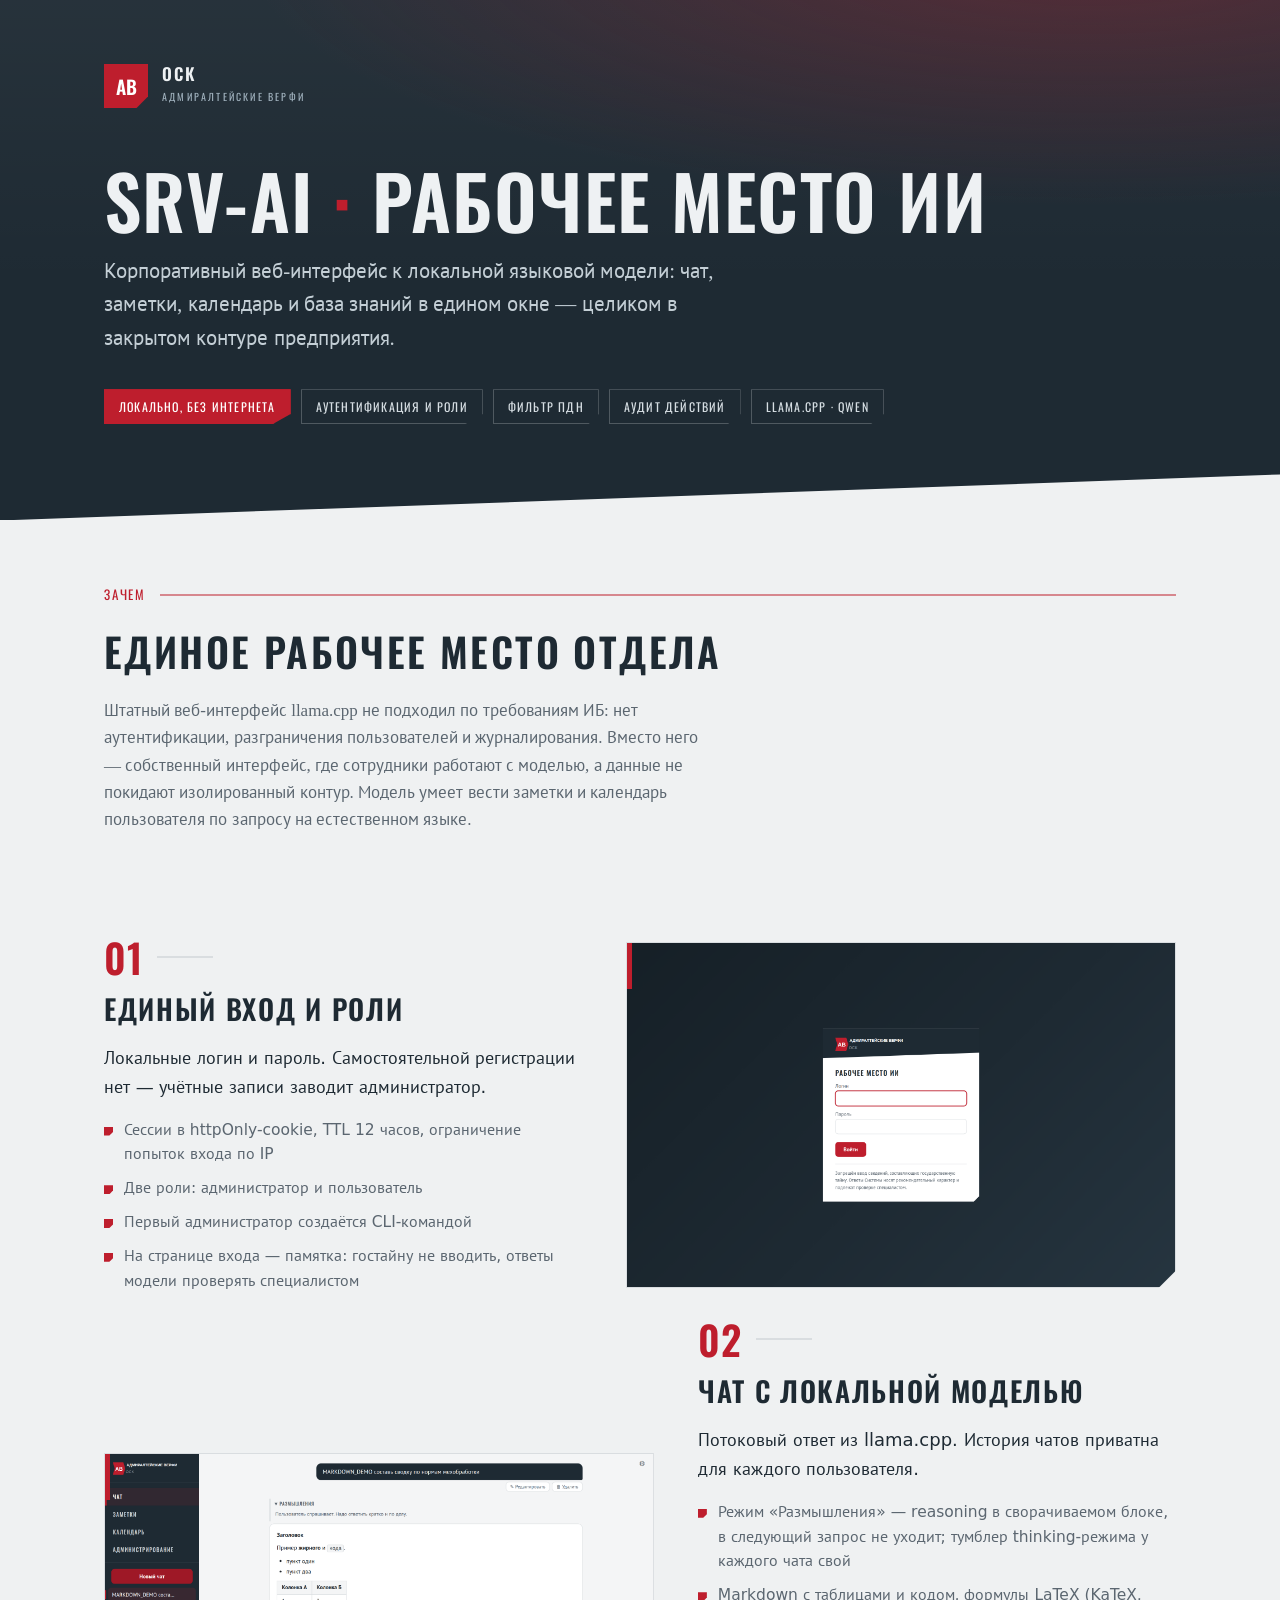
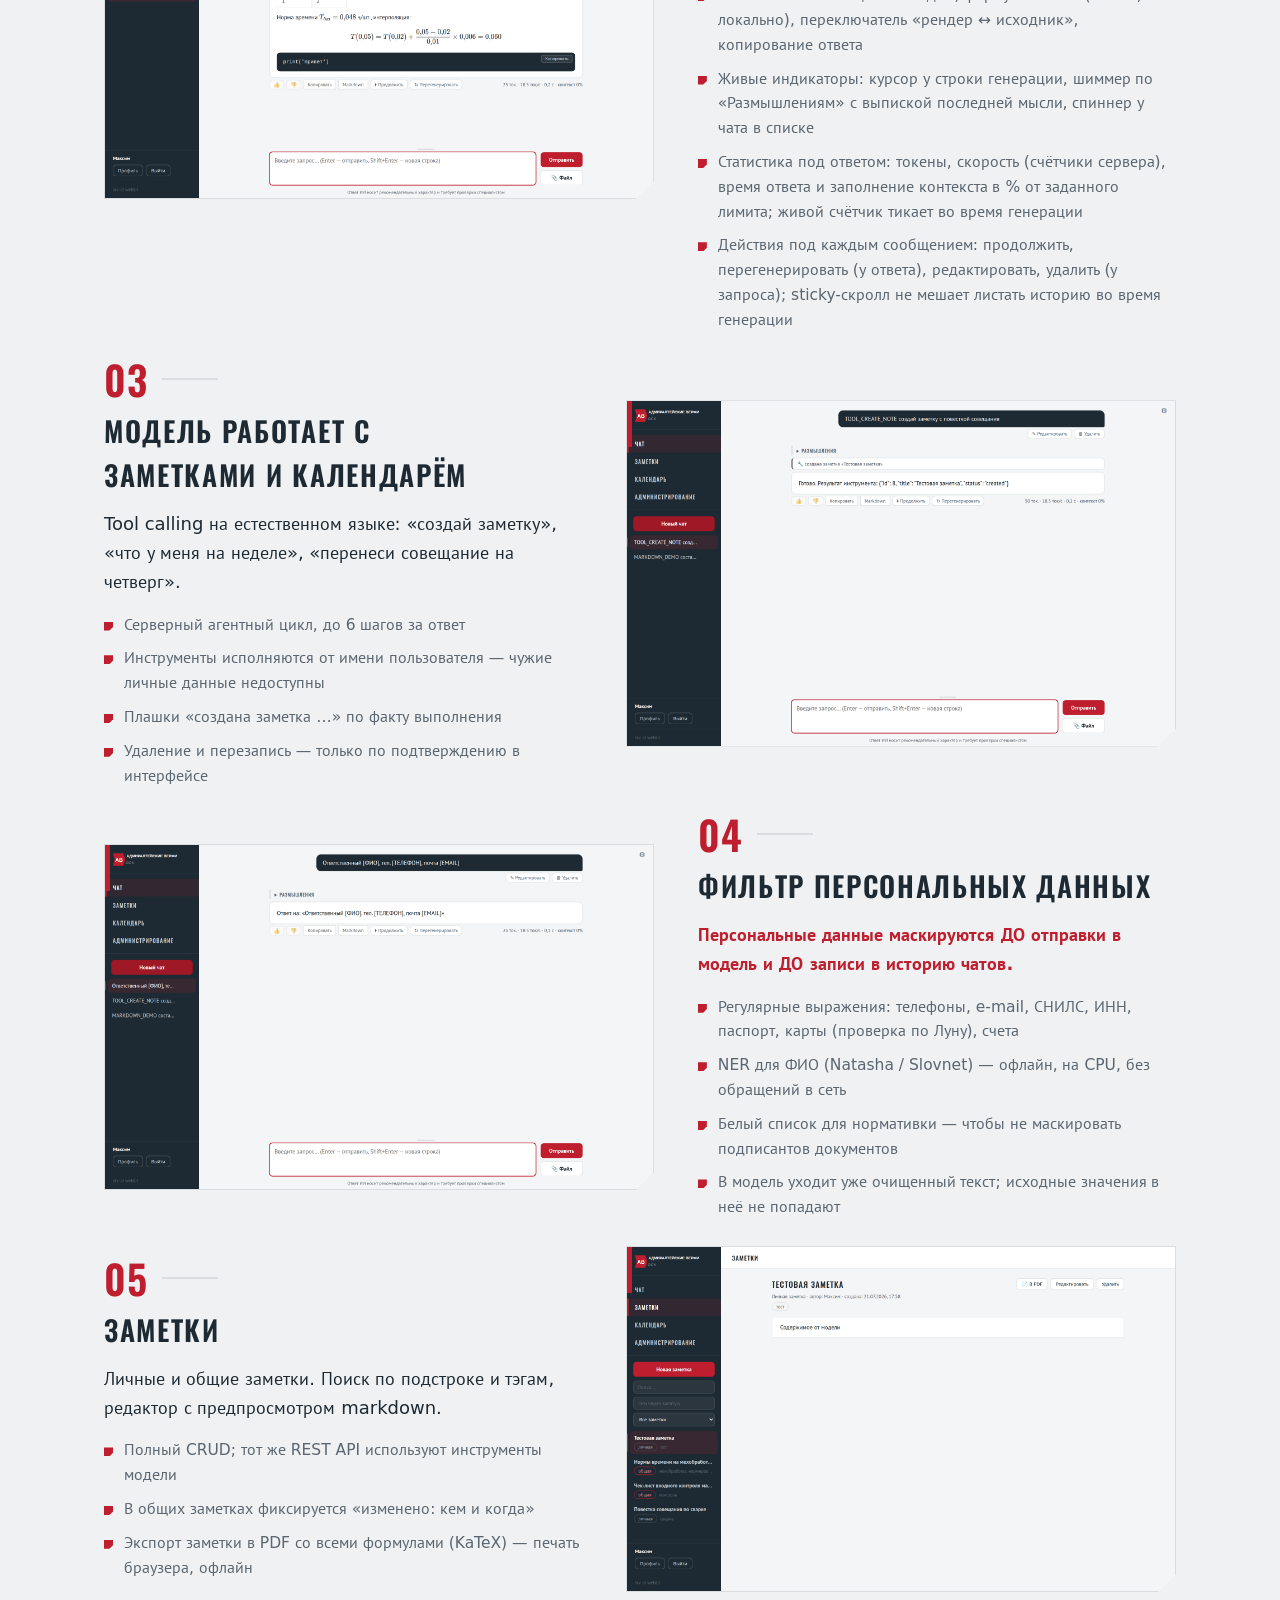
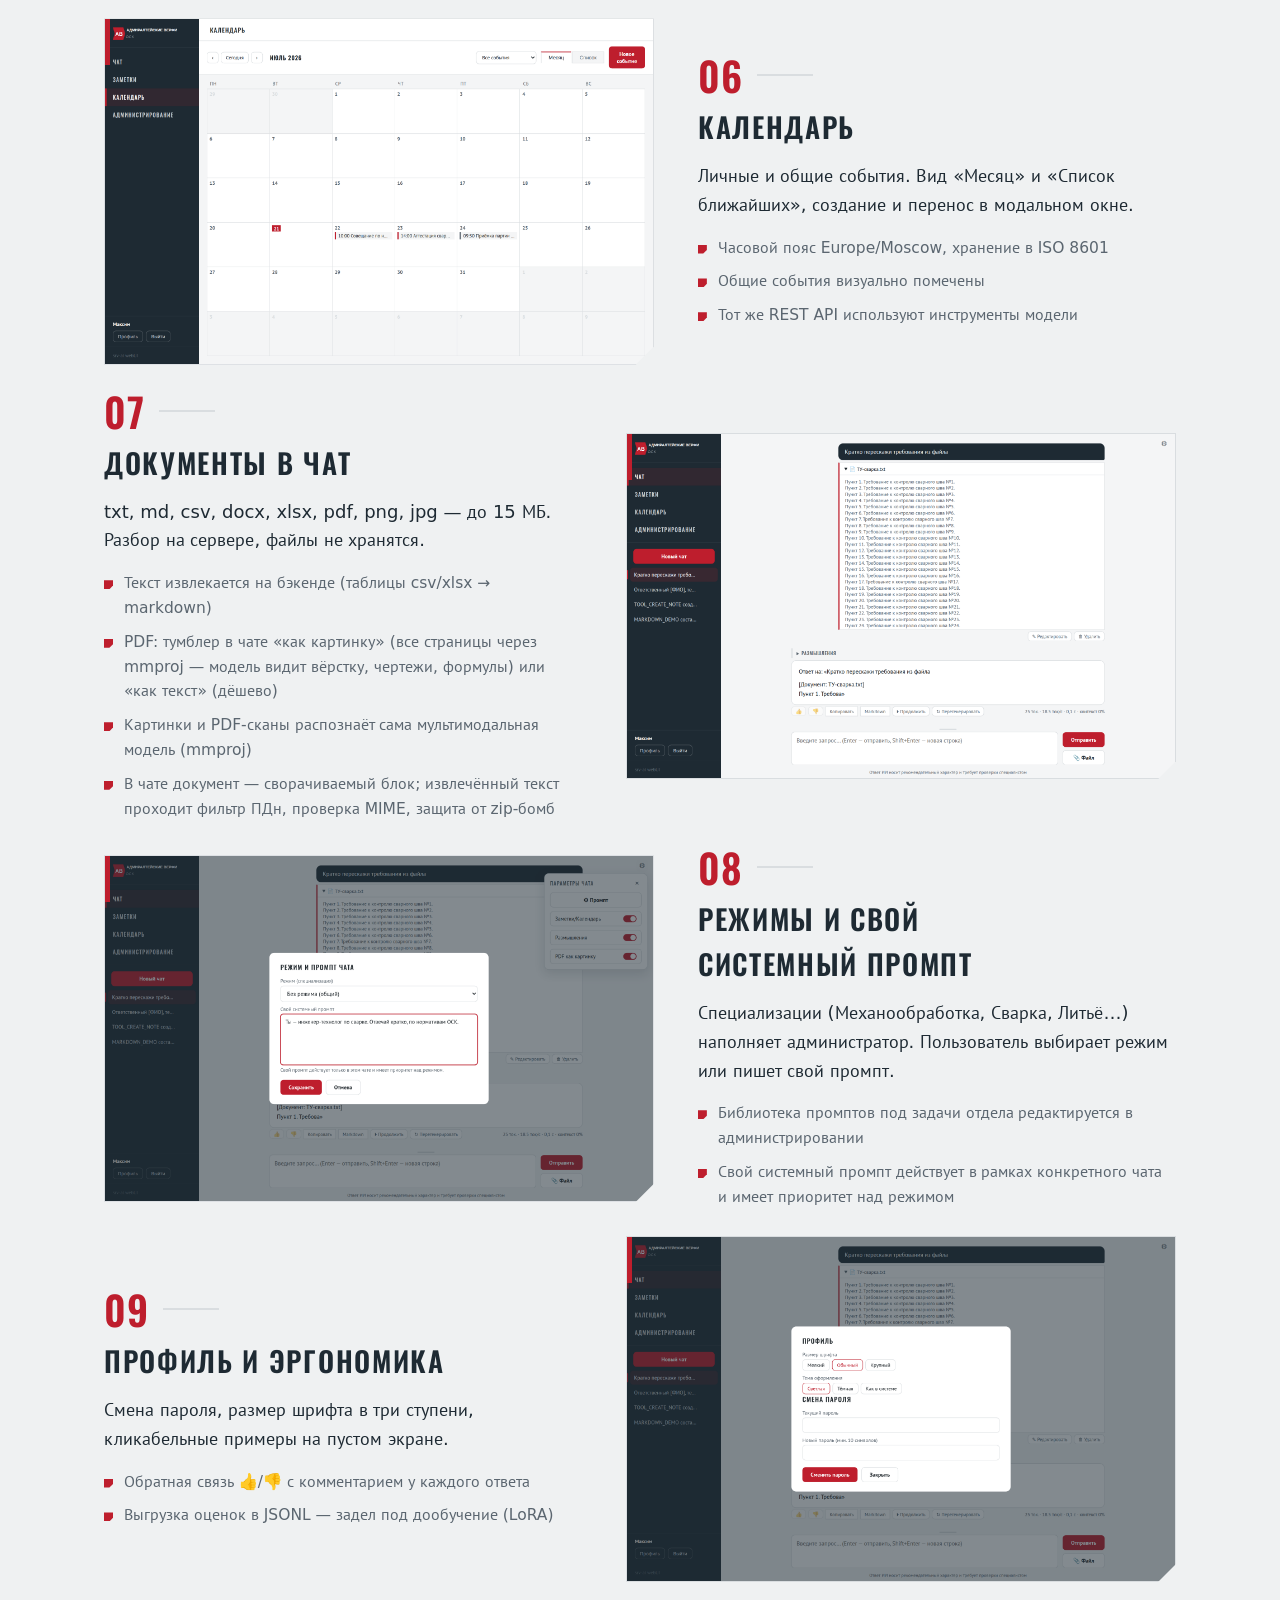
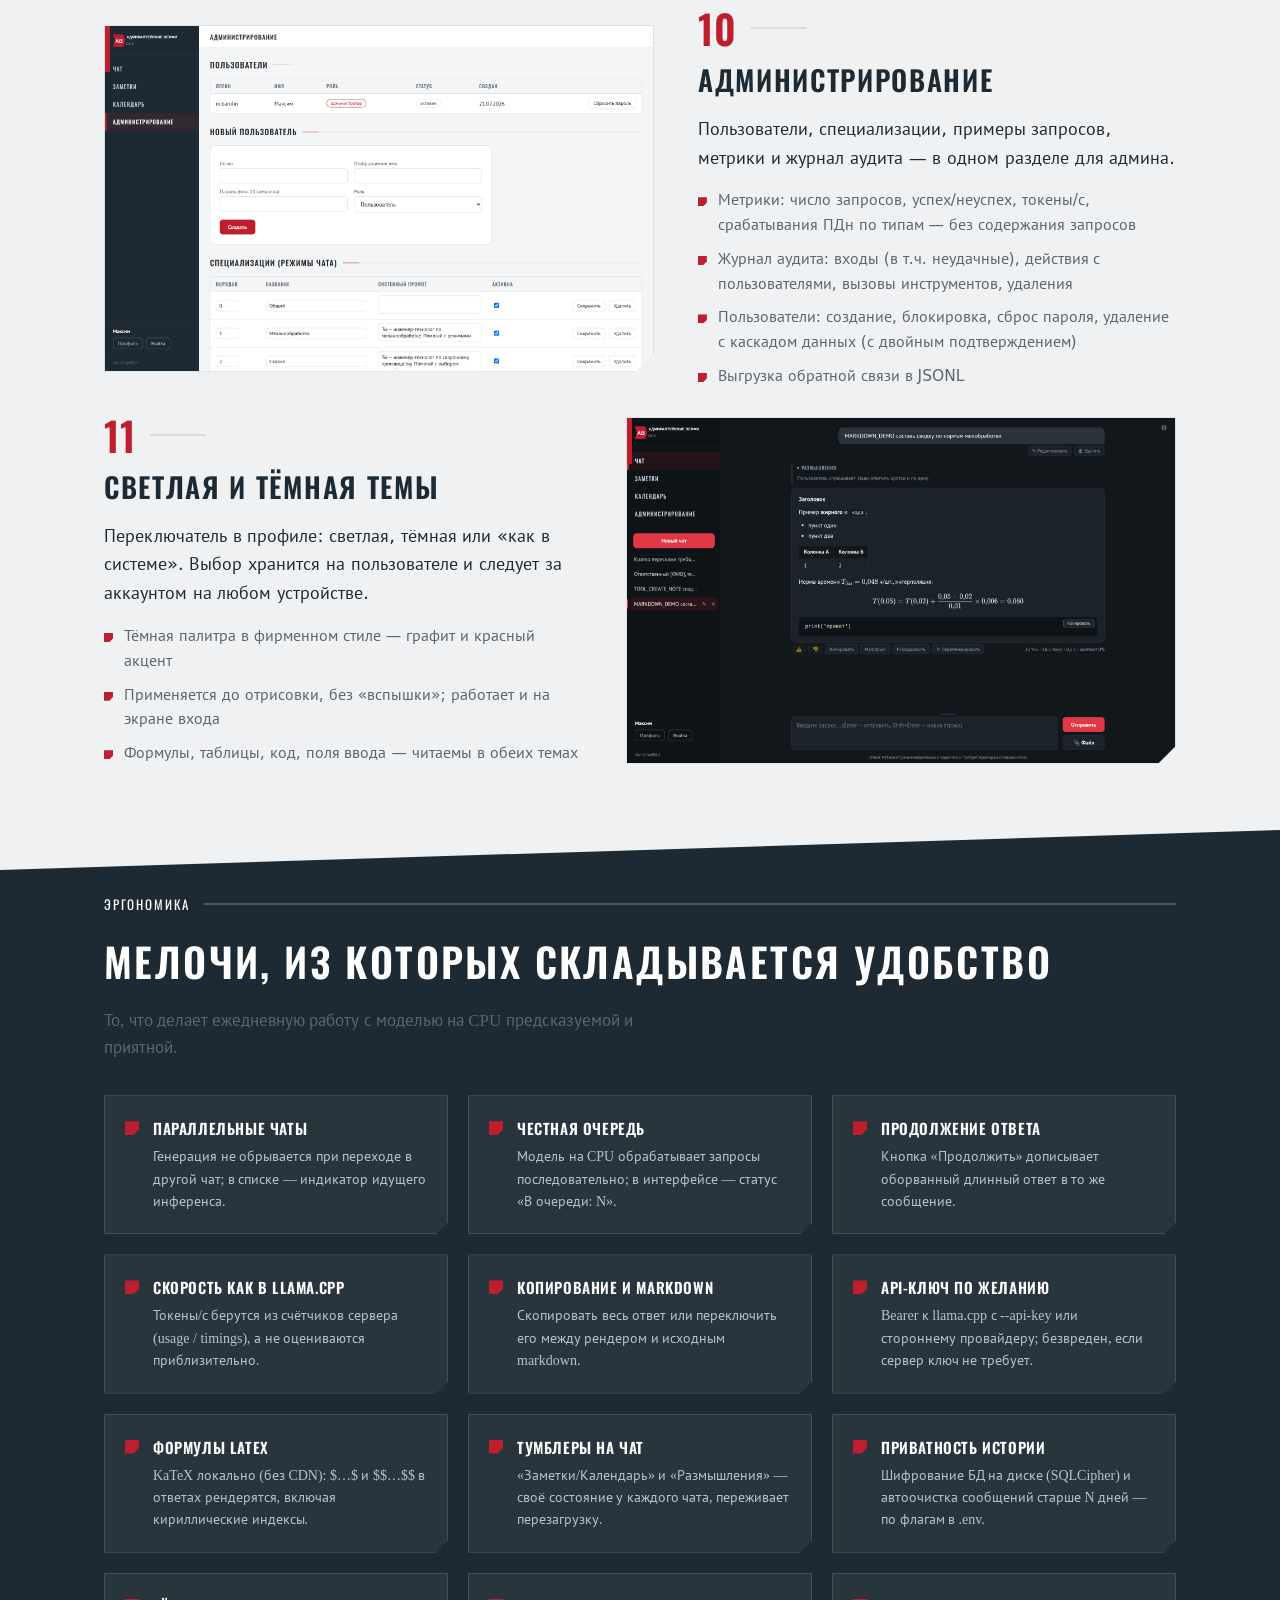
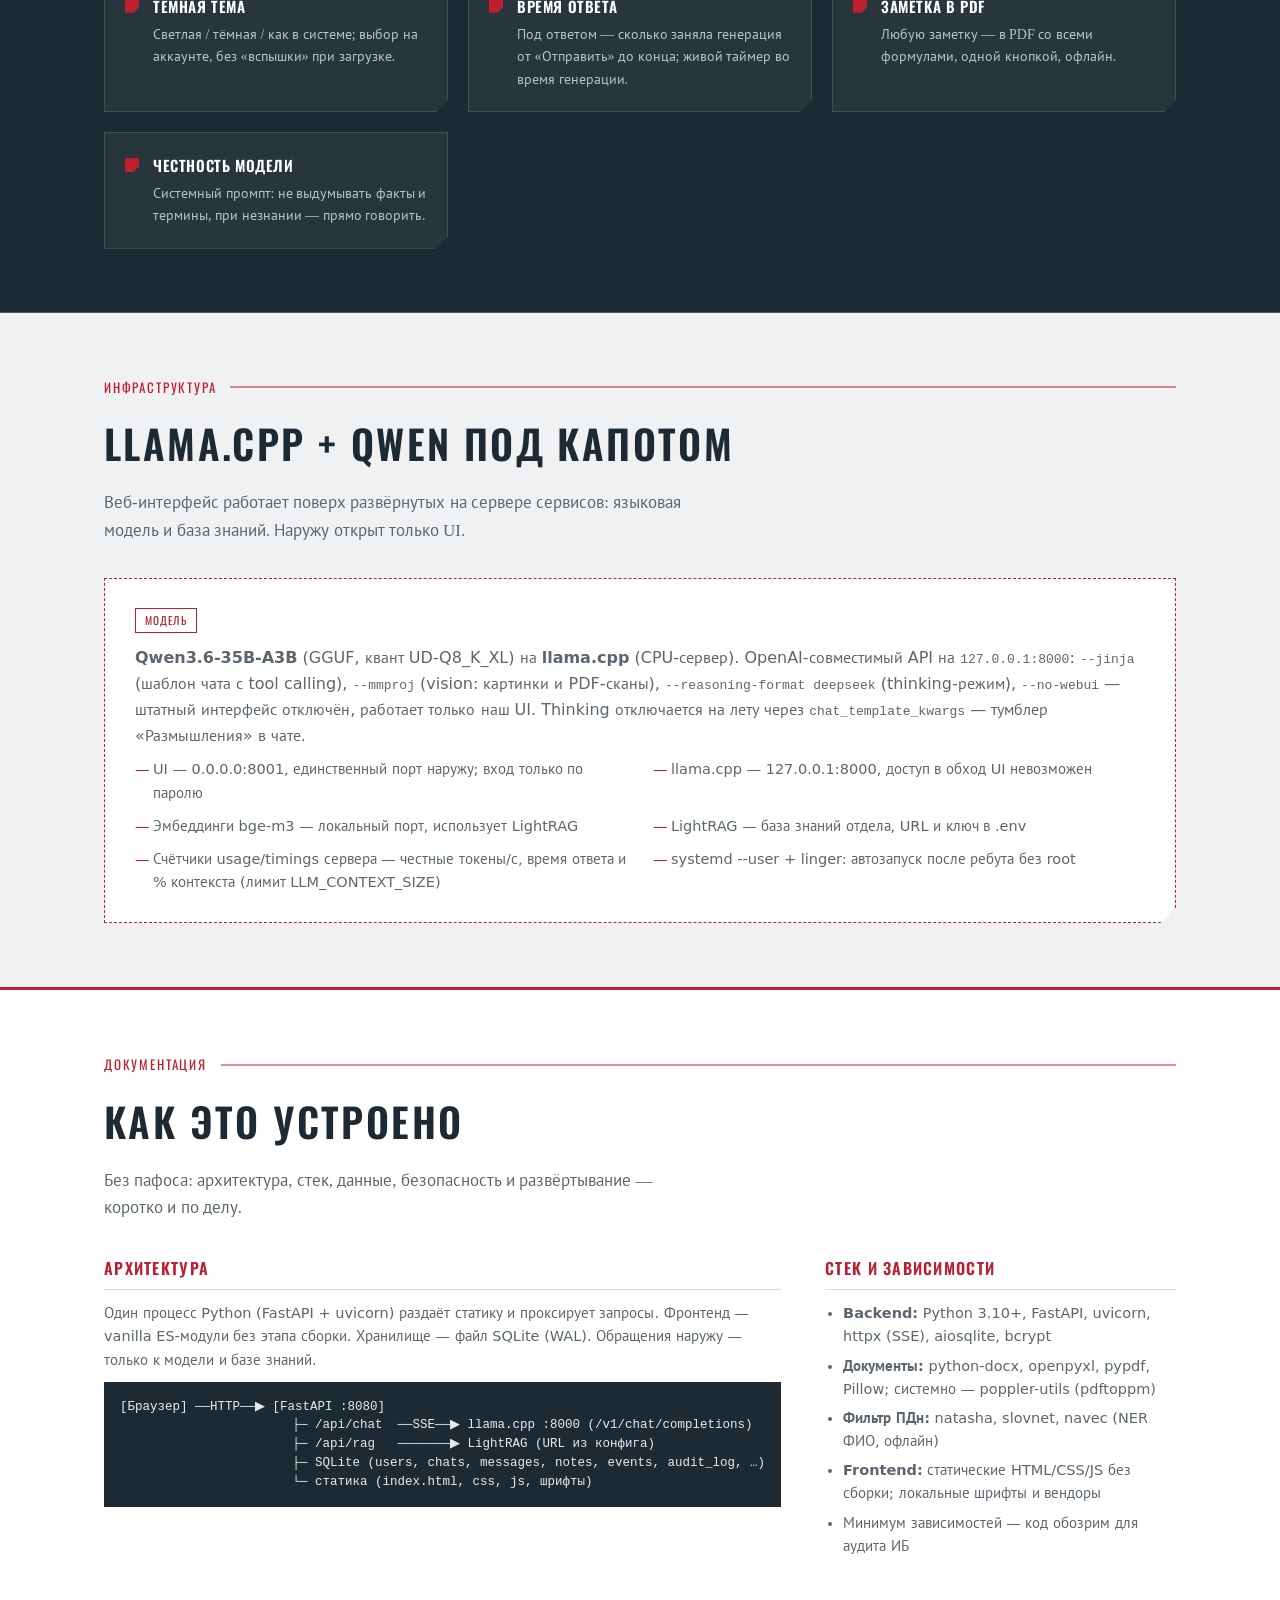
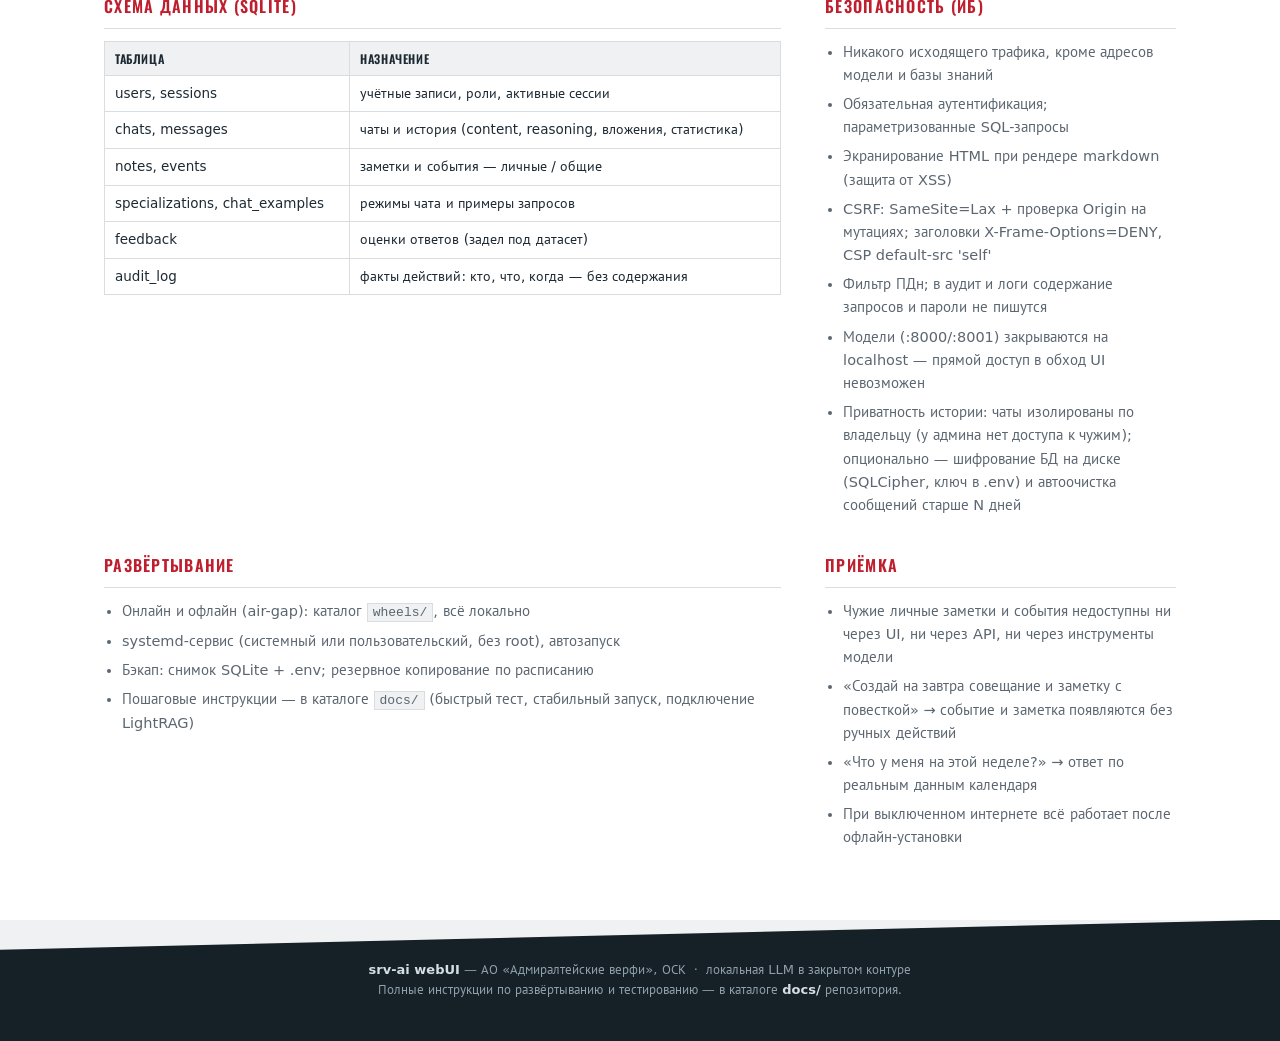
==== docs/presentation.html @ 274d190c "docs: итоговая презентация продукта (HTML + PDF) Обзор всех возможностей рабочего места ИИ со скринш" ====
<!DOCTYPE html>
<html lang="ru">
<head>
<meta charset="utf-8">
<meta name="viewport" content="width=device-width, initial-scale=1">
<title>srv-ai · Рабочее место ИИ — презентация</title>
</head>
<body>
<style>
@font-face{font-family:"Oswald";src:url([data-uri]) format("woff2");font-weight:400 600;font-display:swap;unicode-range:U+0400-04FF,U+0300-036F}
@font-face{font-family:"Oswald";src:url([data-uri]) format("woff2");font-weight:400 600;font-display:swap}
@font-face{font-family:"PT Sans";src:url([data-uri]) format("woff2");font-weight:400;font-display:swap;unicode-range:U+0400-04FF,U+0300-036F}
@font-face{font-family:"PT Sans";src:url([data-uri]) format("woff2");font-weight:700;font-display:swap;unicode-range:U+0400-04FF,U+0300-036F}

:root{
  --accent:#BE1E2D; --accent-deep:#9E1826;
  --sea:#1E2A33; --sea-2:#162027;
  --ink:#1E2A33; --ink-soft:#5B6670;
  --bg:#EFF1F2; --surface:#FFFFFF; --line:#D9DDE0;
  --code-bg:#1E2A33; --code-ink:#E7EBEE;
}
@media (prefers-color-scheme:dark){:root{
  --accent:#E5384A; --accent-deep:#BE1E2D;
  --ink:#E7ECEF; --ink-soft:#93A0AB;
  --bg:#0E1419; --surface:#18222A; --line:#2A3742;
  --code-bg:#0A0F13; --code-ink:#DCE3E8;
}}
:root[data-theme="light"]{--accent:#BE1E2D;--accent-deep:#9E1826;--ink:#1E2A33;--ink-soft:#5B6670;--bg:#EFF1F2;--surface:#FFFFFF;--line:#D9DDE0;--code-bg:#1E2A33;--code-ink:#E7EBEE;}
:root[data-theme="dark"]{--accent:#E5384A;--accent-deep:#BE1E2D;--ink:#E7ECEF;--ink-soft:#93A0AB;--bg:#0E1419;--surface:#18222A;--line:#2A3742;--code-bg:#0A0F13;--code-ink:#DCE3E8;}

*{box-sizing:border-box}
body{margin:0;background:var(--bg);color:var(--ink);font-family:"PT Sans","Segoe UI",system-ui,sans-serif;line-height:1.6;-webkit-font-smoothing:antialiased}
h1,h2,h3,h4,.display,.eyebrow{font-family:"Oswald","PT Sans Narrow",sans-serif;text-transform:uppercase;letter-spacing:.06em;font-weight:600;text-wrap:balance}
img{max-width:100%;display:block}
.wrap{max-width:1120px;margin:0 auto;padding:0 24px}

/* HERO */
.hero{background:var(--sea);color:#EEF1F3;position:relative;overflow:hidden;
  clip-path:polygon(0 0,100% 0,100% calc(100% - 46px),0 100%)}
.hero::before{content:"";position:absolute;inset:0;background:
  radial-gradient(120% 90% at 85% -10%,rgba(190,30,45,.32),transparent 55%),
  linear-gradient(180deg,rgba(255,255,255,.04),transparent 55%)}
.hero-inner{position:relative;max-width:1120px;margin:0 auto;padding:64px 24px 96px}
.brand{display:flex;align-items:center;gap:14px;margin-bottom:56px}
.brand .mark{width:44px;height:44px;background:var(--accent);display:grid;place-items:center;
  font-family:"Oswald";font-weight:600;font-size:19px;color:#fff;
  clip-path:polygon(0 0,100% 0,100% 74%,74% 100%,0 100%)}
.brand .bt{font-family:"Oswald";text-transform:uppercase}
.brand .bt b{font-size:17px;letter-spacing:.12em;display:block;line-height:1}
.brand .bt span{font-size:10px;letter-spacing:.22em;color:#9FB0BC}
.hero h1{font-size:clamp(38px,7vw,74px);line-height:.98;margin:0 0 18px;letter-spacing:.02em}
.hero h1 .em{color:var(--accent)}
.hero .sub{font-family:"PT Sans";text-transform:none;letter-spacing:0;font-size:clamp(16px,2.1vw,21px);
  color:#C4CFD6;max-width:60ch;margin:0}
.chips{display:flex;flex-wrap:wrap;gap:10px;margin-top:34px}
.chip{font-family:"Oswald";text-transform:uppercase;letter-spacing:.1em;font-size:12px;
  padding:7px 14px;border:1px solid rgba(255,255,255,.22);color:#D6DEE3;
  clip-path:polygon(0 0,100% 0,100% 70%,90% 100%,0 100%)}
.chip.red{background:var(--accent);border-color:var(--accent);color:#fff}

/* SECTION SHELL */
.band{padding:64px 0}
.sec-head{max-width:1120px;margin:0 auto;padding:0 24px}
.sec-head .kick{display:flex;align-items:center;gap:14px;color:var(--accent);
  font-family:"Oswald";text-transform:uppercase;letter-spacing:.14em;font-size:13px}
.sec-head .kick::after{content:"";height:2px;flex:1;background:var(--accent);opacity:.5}
.sec-head h2{font-size:clamp(26px,4vw,40px);margin:14px 0 0}
.sec-head p.intro{font-family:"PT Sans";text-transform:none;letter-spacing:0;color:var(--ink-soft);
  max-width:70ch;margin:14px 0 0;font-size:17px}

/* FEATURES */
.features{display:flex;flex-direction:column;gap:26px;margin-top:40px}
.feature{max-width:1120px;margin:0 auto;padding:0 24px;width:100%;
  display:grid;grid-template-columns:1fr 1.15fr;gap:44px;align-items:center}
.feature.img-left{grid-template-columns:1.15fr 1fr}
.feature.img-left .feature-text{order:2}
.feature.img-left .shot{order:1}
.eyebrow{display:flex;align-items:center;gap:14px;margin-bottom:10px}
.eyebrow .num{font-family:"Oswald";font-size:40px;line-height:1;color:var(--accent);font-weight:600}
.eyebrow .rule{height:2px;width:56px;background:var(--line)}
.feature h3{font-size:clamp(21px,2.6vw,28px);margin:0 0 12px;color:var(--ink)}
.feature .lead{font-size:18px;margin:0 0 16px;color:var(--ink)}
.points{list-style:none;margin:0;padding:0;display:flex;flex-direction:column;gap:9px}
.points li{position:relative;padding-left:20px;color:var(--ink-soft);font-size:15.5px}
.points li::before{content:"";position:absolute;left:0;top:9px;width:9px;height:9px;
  background:var(--accent);clip-path:polygon(0 0,100% 0,100% 60%,60% 100%,0 100%)}
.feature.is-accent .lead{color:var(--accent);font-weight:700}

.shot{margin:0;position:relative;border:1px solid var(--line);background:var(--surface);
  clip-path:polygon(0 0,100% 0,100% calc(100% - 18px),calc(100% - 18px) 100%,0 100%)}
.shot::before{content:"";position:absolute;left:0;top:0;width:5px;height:46px;background:var(--accent)}
.shot img{width:100%}

/* PERKS */
.perks-band{background:var(--sea);color:#E7ECEF;
  clip-path:polygon(0 40px,100% 0,100% 100%,0 100%)}
.perks-band .kick{color:#fff}
.perks-band .kick::after{background:rgba(255,255,255,.4)}
.perks-band h2{color:#fff}
.perks-band .intro{color:#B7C3CB}
.perks{max-width:1120px;margin:34px auto 0;padding:0 24px;
  display:grid;grid-template-columns:repeat(3,1fr);gap:20px}
.perk{display:flex;gap:14px;background:rgba(255,255,255,.05);border:1px solid rgba(255,255,255,.12);
  padding:20px;clip-path:polygon(0 0,100% 0,100% calc(100% - 12px),calc(100% - 12px) 100%,0 100%)}
.perk-mark{flex:none;width:14px;height:14px;background:var(--accent);margin-top:5px;
  clip-path:polygon(0 0,100% 0,100% 60%,60% 100%,0 100%)}
.perk h4{margin:0 0 6px;font-size:15px;color:#fff;letter-spacing:.04em}
.perk p{margin:0;font-family:"PT Sans";text-transform:none;letter-spacing:0;color:#B7C3CB;font-size:14px}

/* INFRA placeholder */
.infra{max-width:1120px;margin:34px auto 0;padding:0 24px}
.infra-card{border:1px dashed var(--accent);background:var(--surface);padding:28px 30px;
  clip-path:polygon(0 0,100% 0,100% calc(100% - 16px),calc(100% - 16px) 100%,0 100%)}
.infra-card p{margin:0 0 10px;color:var(--ink-soft)}
.infra-card .tag{display:inline-block;font-family:"Oswald";text-transform:uppercase;letter-spacing:.1em;
  font-size:11px;color:var(--accent);border:1px solid var(--accent);padding:3px 9px;margin-bottom:12px}
.infra-grid{display:grid;grid-template-columns:repeat(2,1fr);gap:10px 26px;margin-top:8px}
.infra-grid div{color:var(--ink-soft);font-size:14.5px;padding-left:18px;position:relative}
.infra-grid div::before{content:"—";position:absolute;left:0;color:var(--accent)}

/* DOC SHEET */
.doc{background:var(--surface);border-top:3px solid var(--accent);padding:64px 0}
.doc-grid{max-width:1120px;margin:34px auto 0;padding:0 24px;
  display:grid;grid-template-columns:repeat(2,1fr);gap:30px 44px}
.doc-block h4{font-size:16px;color:var(--accent);letter-spacing:.08em;margin:0 0 12px;
  padding-bottom:8px;border-bottom:1px solid var(--line)}
.doc-block p{margin:0 0 10px;font-size:14.5px;color:var(--ink-soft)}
.doc-block ul{margin:0;padding-left:18px;color:var(--ink-soft);font-size:14.5px}
.doc-block li{margin-bottom:6px}
.doc-block code{background:var(--bg);padding:1px 5px;font-size:13px;border:1px solid var(--line)}
pre.wire{background:var(--code-bg);color:var(--code-ink);padding:16px;overflow-x:auto;
  font-size:12.5px;line-height:1.5;font-family:Consolas,"Courier New",monospace;margin:0;text-transform:none;letter-spacing:0}
.tw{overflow-x:auto}
.doc-block table{border-collapse:collapse;width:100%;font-size:13.5px}
.doc-block th,.doc-block td{border:1px solid var(--line);padding:7px 10px;text-align:left;vertical-align:top}
.doc-block th{background:var(--bg);font-family:"Oswald";text-transform:uppercase;letter-spacing:.05em;font-size:12px}

/* FOOTER */
footer{background:var(--sea-2);color:#8FA0AB;text-align:center;padding:40px 24px;font-size:13px;
  clip-path:polygon(0 30px,100% 0,100% 100%,0 100%)}
footer b{color:#D6DEE3}

@media (max-width:820px){
  .feature,.feature.img-left{grid-template-columns:1fr}
  .feature.img-left .feature-text,.feature.img-left .shot{order:0}
  .perks{grid-template-columns:1fr 1fr}
  .doc-grid{grid-template-columns:1fr}
  .infra-grid{grid-template-columns:1fr}
}
@media (max-width:560px){.perks{grid-template-columns:1fr}}
@media (prefers-reduced-motion:no-preference){.shot img{transition:none}}

/* Печать / экспорт в PDF: не рвать блоки между страницами, убрать диагональные
   срезы у крупных полос (иначе клип попадает на разрыв страницы) */
@media print{
  html,body{background:#fff}
  .hero,.perks-band,footer{clip-path:none}
  .feature,.perk,.doc-block,.infra-card,.shot{break-inside:avoid;page-break-inside:avoid}
  .band{padding:34px 0}
}
</style>

<div class="hero">
  <div class="hero-inner">
    <div class="brand"><span class="mark">АВ</span><span class="bt"><b>ОСК</b><span>Адмиралтейские верфи</span></span></div>
    <h1>srv-ai <span class="em">·</span> рабочее место ИИ</h1>
    <p class="sub">Корпоративный веб-интерфейс к локальной языковой модели: чат, заметки, календарь и база знаний в едином окне — целиком в закрытом контуре предприятия.</p>
    <div class="chips">
      <span class="chip red">Локально, без интернета</span>
      <span class="chip">Аутентификация и роли</span>
      <span class="chip">Фильтр ПДн</span>
      <span class="chip">Аудит действий</span>
      <span class="chip">llama.cpp · Qwen</span>
    </div>
  </div>
</div>

<div class="band">
  <div class="sec-head">
    <div class="kick">Зачем</div>
    <h2>Единое рабочее место отдела</h2>
    <p class="intro">Штатный веб-интерфейс llama.cpp не подходил по требованиям ИБ: нет аутентификации, разграничения пользователей и журналирования. Вместо него — собственный интерфейс, где сотрудники работают с моделью, а данные не покидают изолированный контур. Модель умеет вести заметки и календарь пользователя по запросу на естественном языке.</p>
  </div>
</div>

<div class="band" style="padding-top:0">
  <div class="features">
  <section class="feature  ">
    <div class="feature-text">
      <div class="eyebrow"><span class="num">01</span><span class="rule"></span></div>
      <h3>Единый вход и роли</h3>
      <p class="lead">Локальные логин и пароль. Самостоятельной регистрации нет — учётные записи заводит администратор.</p>
      <ul class="points"><li>Сессии в httpOnly-cookie, TTL 12 часов, ограничение попыток входа по IP</li><li>Две роли: администратор и пользователь</li><li>Первый администратор создаётся CLI-командой</li><li>На странице входа — памятка: гостайну не вводить, ответы модели проверять специалистом</li></ul>
    </div>
    <figure class="shot"><img src="[data-uri]" alt="Единый вход и роли" loading="lazy"></figure>
  </section>
  <section class="feature img-left ">
    <div class="feature-text">
      <div class="eyebrow"><span class="num">02</span><span class="rule"></span></div>
      <h3>Чат с локальной моделью</h3>
      <p class="lead">Потоковый ответ из llama.cpp. История чатов приватна для каждого пользователя.</p>
      <ul class="points"><li>Режим «Размышления» — reasoning в сворачиваемом блоке, в следующий запрос не уходит; тумблер thinking-режима у каждого чата свой</li><li>Markdown с таблицами и кодом, формулы LaTeX (KaTeX, локально), переключатель «рендер ↔ исходник», копирование ответа</li><li>Живые индикаторы: курсор у строки генерации, шиммер по «Размышлениям» с выпиской последней мысли, спиннер у чата в списке</li><li>Статистика под ответом: токены, скорость (счётчики сервера), время ответа и заполнение контекста в % от заданного лимита; живой счётчик тикает во время генерации</li><li>Действия под каждым сообщением: продолжить, перегенерировать (у ответа), редактировать, удалить (у запроса); sticky-скролл не мешает листать историю во время генерации</li></ul>
    </div>
    <figure class="shot"><img src="[data-uri]" alt="Чат с локальной моделью" loading="lazy"></figure>
  </section>
  <section class="feature  ">
    <div class="feature-text">
      <div class="eyebrow"><span class="num">03</span><span class="rule"></span></div>
      <h3>Модель работает с заметками и календарём</h3>
      <p class="lead">Tool calling на естественном языке: «создай заметку», «что у меня на неделе», «перенеси совещание на четверг».</p>
      <ul class="points"><li>Серверный агентный цикл, до 6 шагов за ответ</li><li>Инструменты исполняются от имени пользователя — чужие личные данные недоступны</li><li>Плашки «создана заметка …» по факту выполнения</li><li>Удаление и перезапись — только по подтверждению в интерфейсе</li></ul>
    </div>
    <figure class="shot"><img src="[data-uri]" alt="Модель работает с заметками и календарём" loading="lazy"></figure>
  </section>
  <section class="feature img-left is-accent">
    <div class="feature-text">
      <div class="eyebrow"><span class="num">04</span><span class="rule"></span></div>
      <h3>Фильтр персональных данных</h3>
      <p class="lead">Персональные данные маскируются ДО отправки в модель и ДО записи в историю чатов.</p>
      <ul class="points"><li>Регулярные выражения: телефоны, e-mail, СНИЛС, ИНН, паспорт, карты (проверка по Луну), счета</li><li>NER для ФИО (Natasha / Slovnet) — офлайн, на CPU, без обращений в сеть</li><li>Белый список для нормативки — чтобы не маскировать подписантов документов</li><li>В модель уходит уже очищенный текст; исходные значения в неё не попадают</li></ul>
    </div>
    <figure class="shot"><img src="[data-uri]" alt="Фильтр персональных данных" loading="lazy"></figure>
  </section>
  <section class="feature  ">
    <div class="feature-text">
      <div class="eyebrow"><span class="num">05</span><span class="rule"></span></div>
      <h3>Заметки</h3>
      <p class="lead">Личные и общие заметки. Поиск по подстроке и тэгам, редактор с предпросмотром markdown.</p>
      <ul class="points"><li>Полный CRUD; тот же REST API используют инструменты модели</li><li>В общих заметках фиксируется «изменено: кем и когда»</li><li>Экспорт заметки в PDF со всеми формулами (KaTeX) — печать браузера, офлайн</li></ul>
    </div>
    <figure class="shot"><img src="[data-uri]" alt="Заметки" loading="lazy"></figure>
  </section>
  <section class="feature img-left ">
    <div class="feature-text">
      <div class="eyebrow"><span class="num">06</span><span class="rule"></span></div>
      <h3>Календарь</h3>
      <p class="lead">Личные и общие события. Вид «Месяц» и «Список ближайших», создание и перенос в модальном окне.</p>
      <ul class="points"><li>Часовой пояс Europe/Moscow, хранение в ISO 8601</li><li>Общие события визуально помечены</li><li>Тот же REST API используют инструменты модели</li></ul>
    </div>
    <figure class="shot"><img src="[data-uri]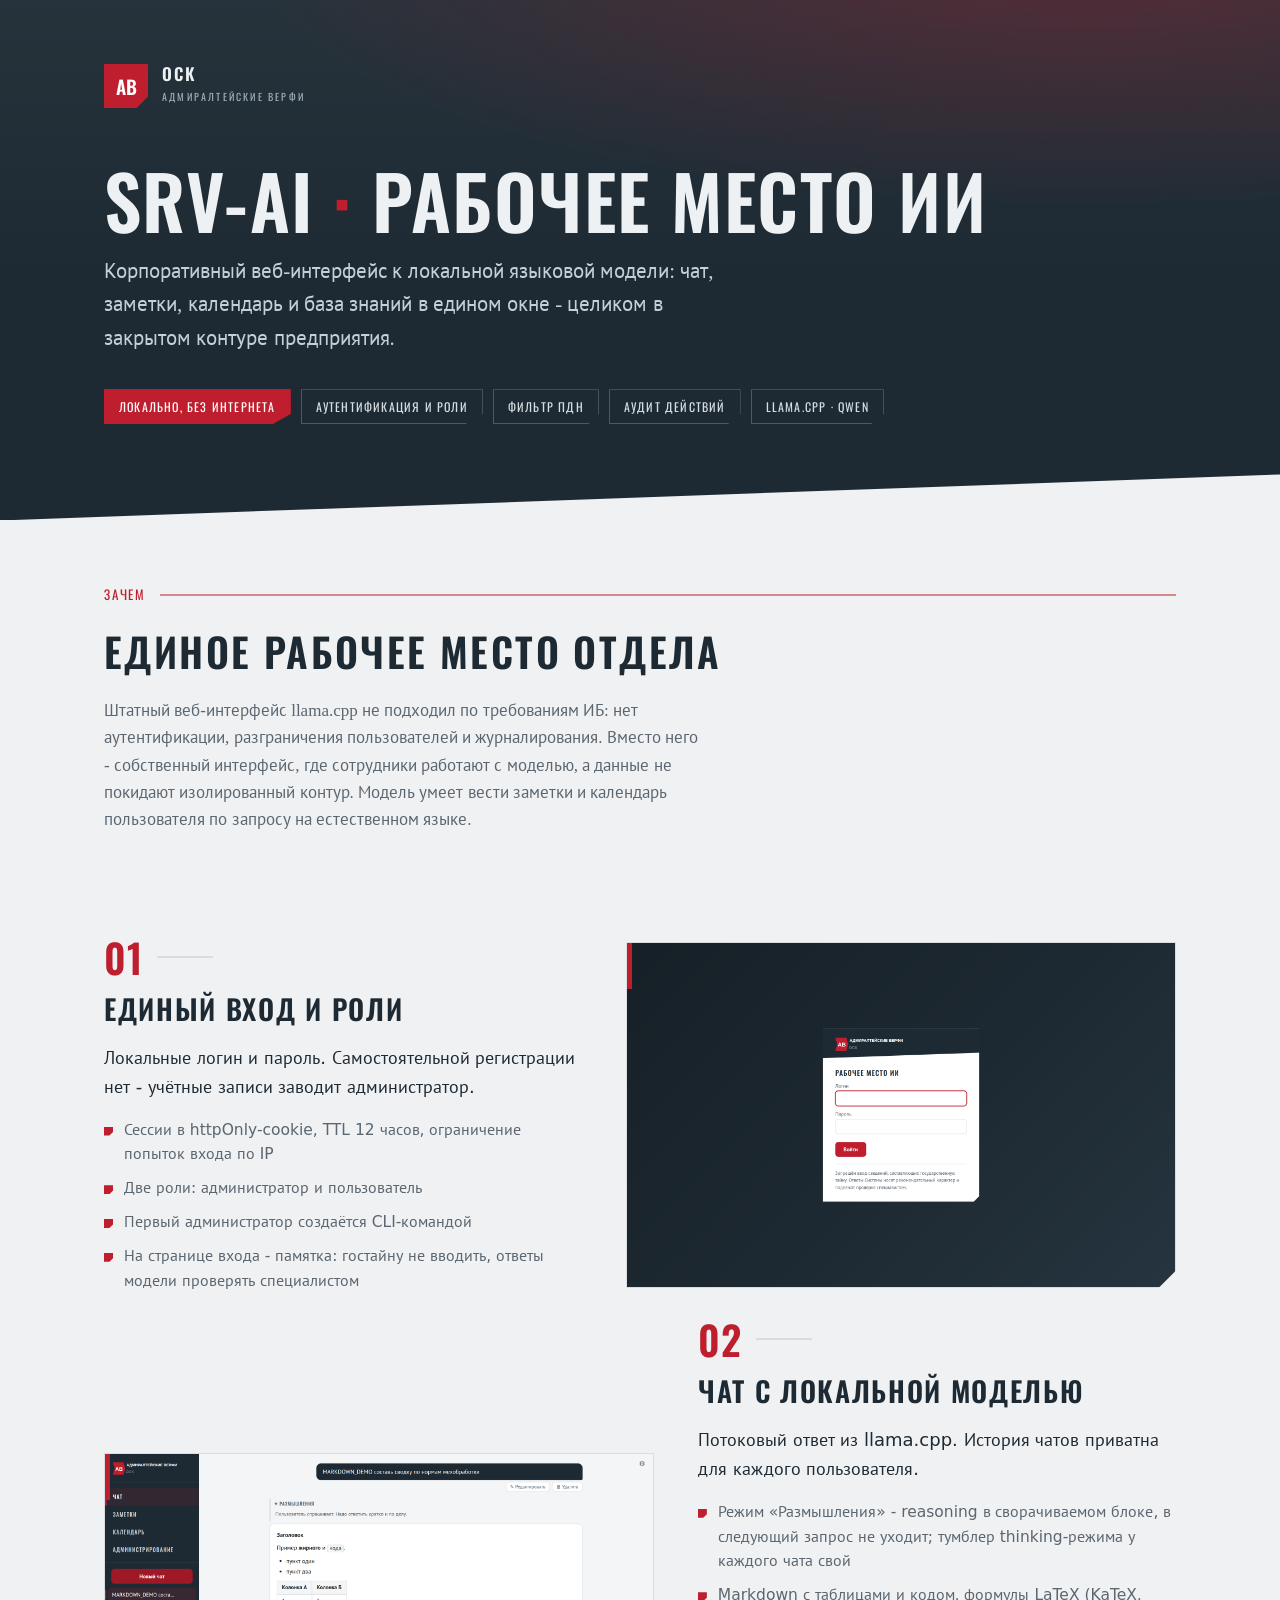
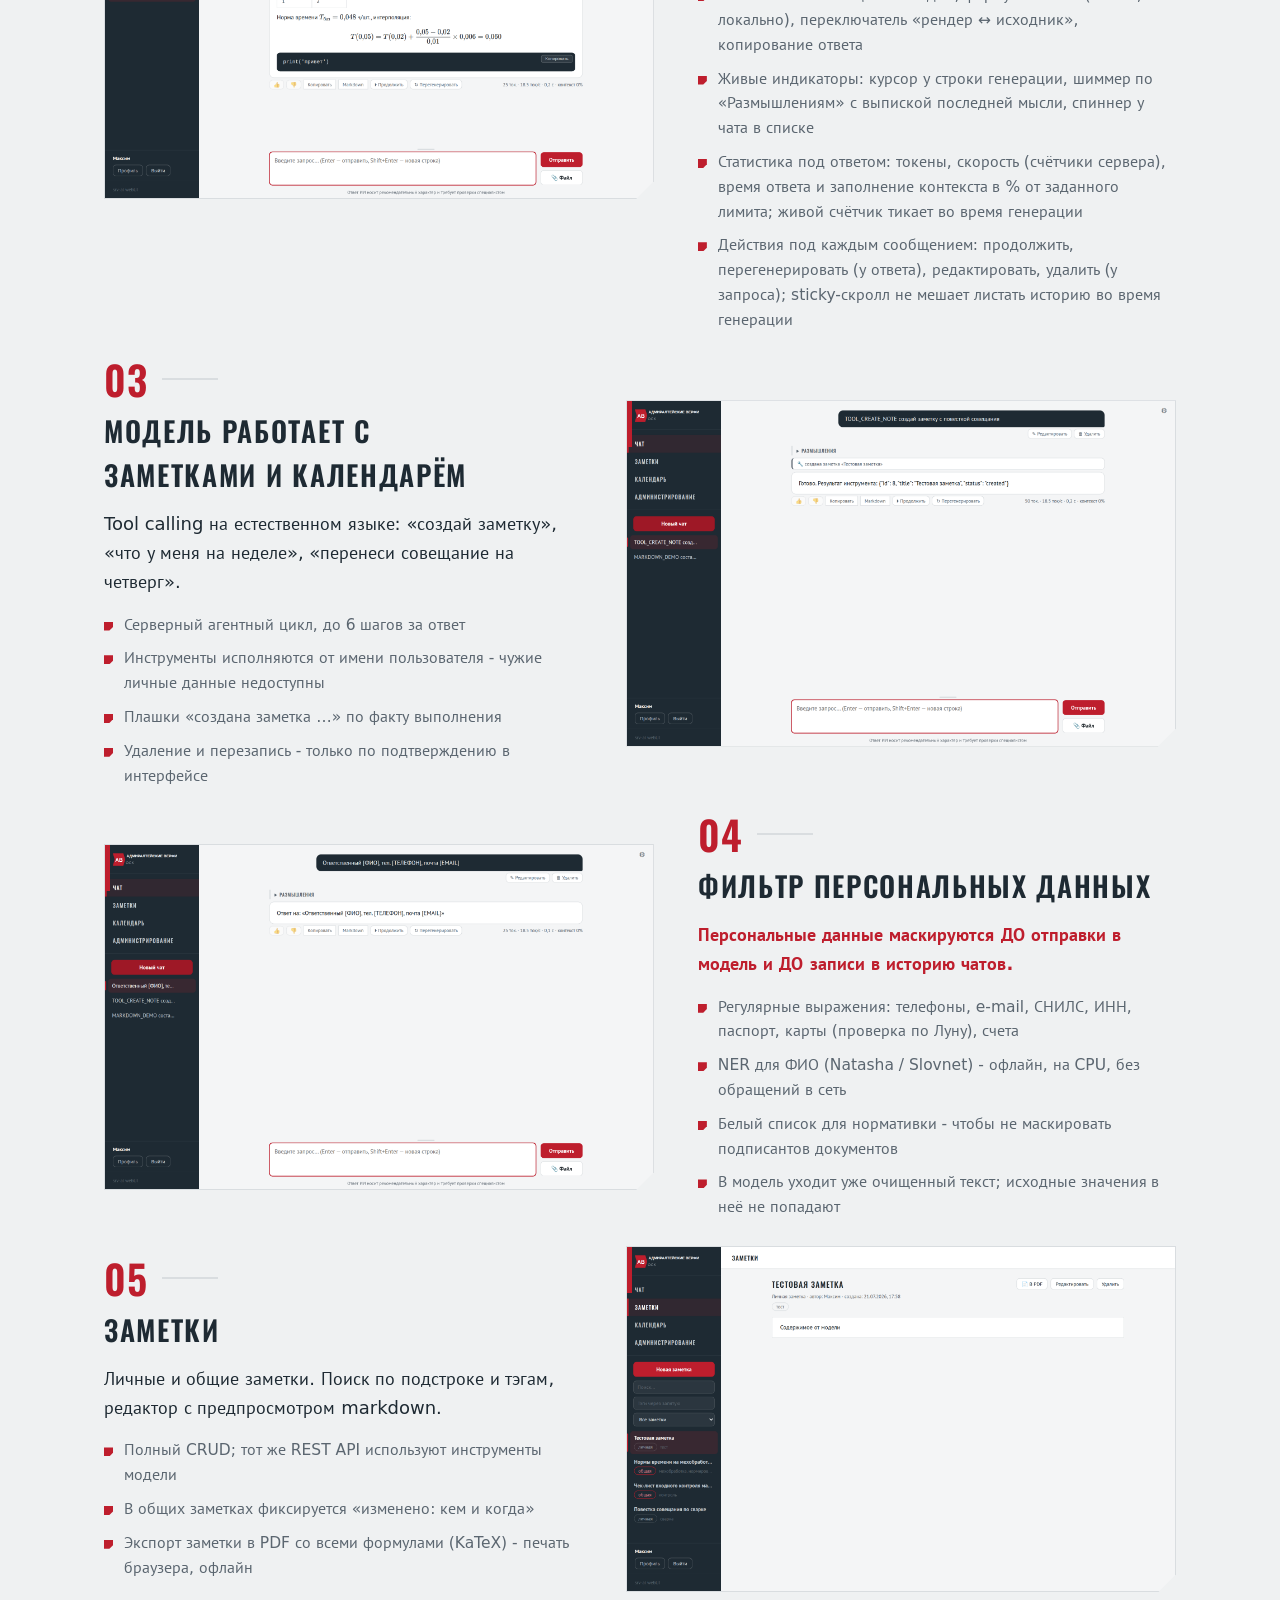
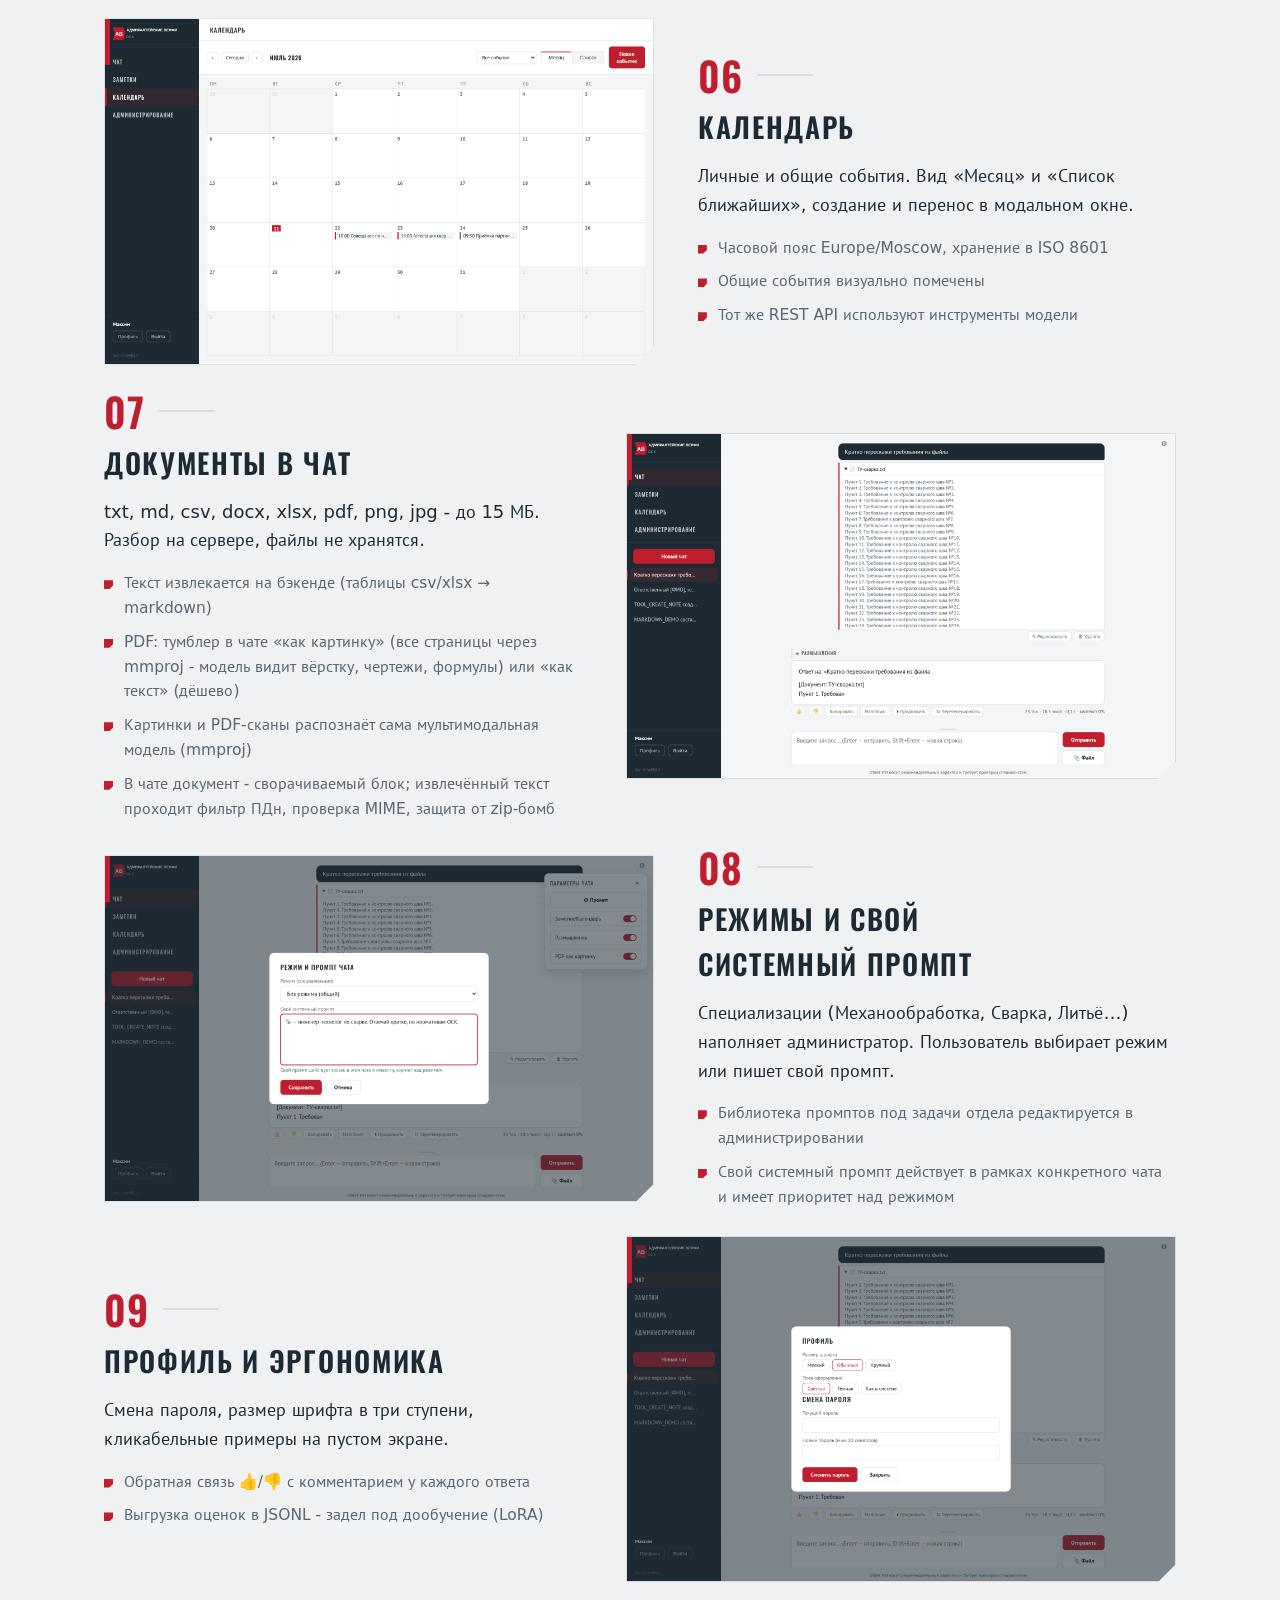
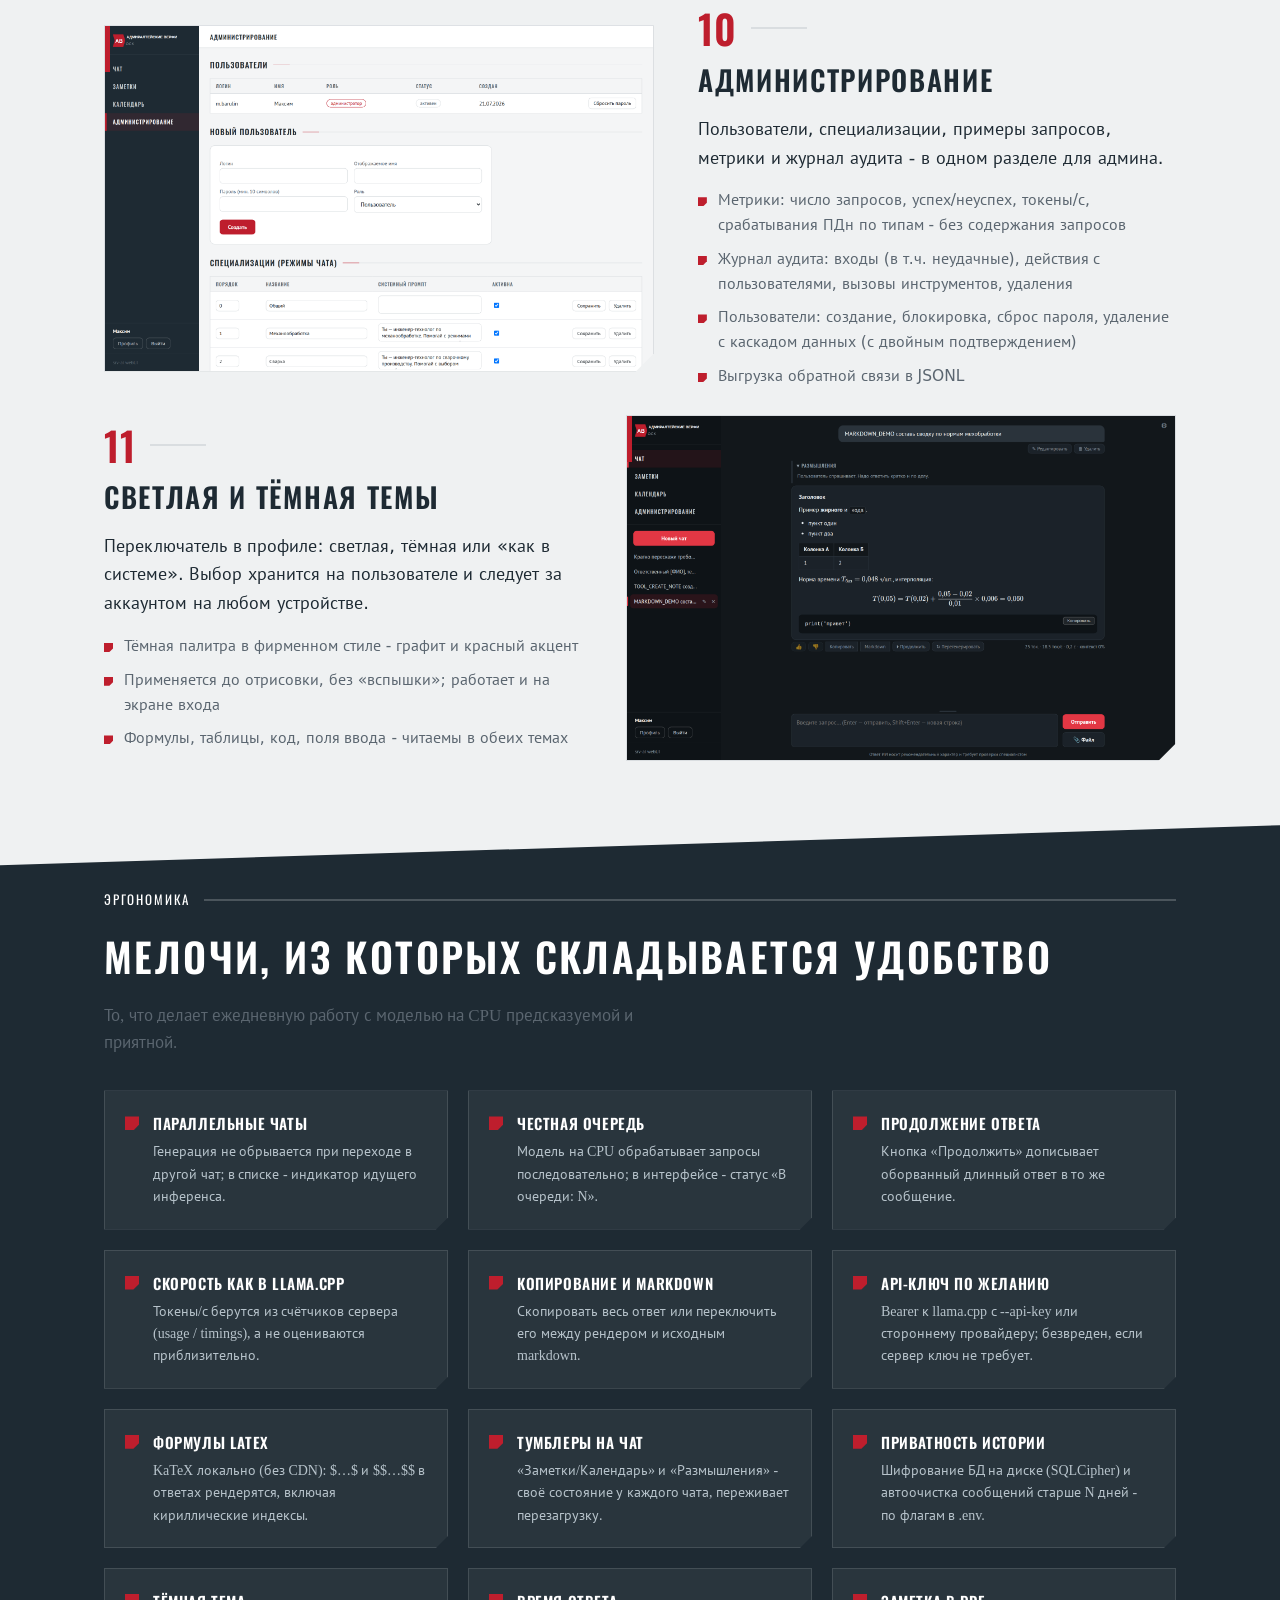
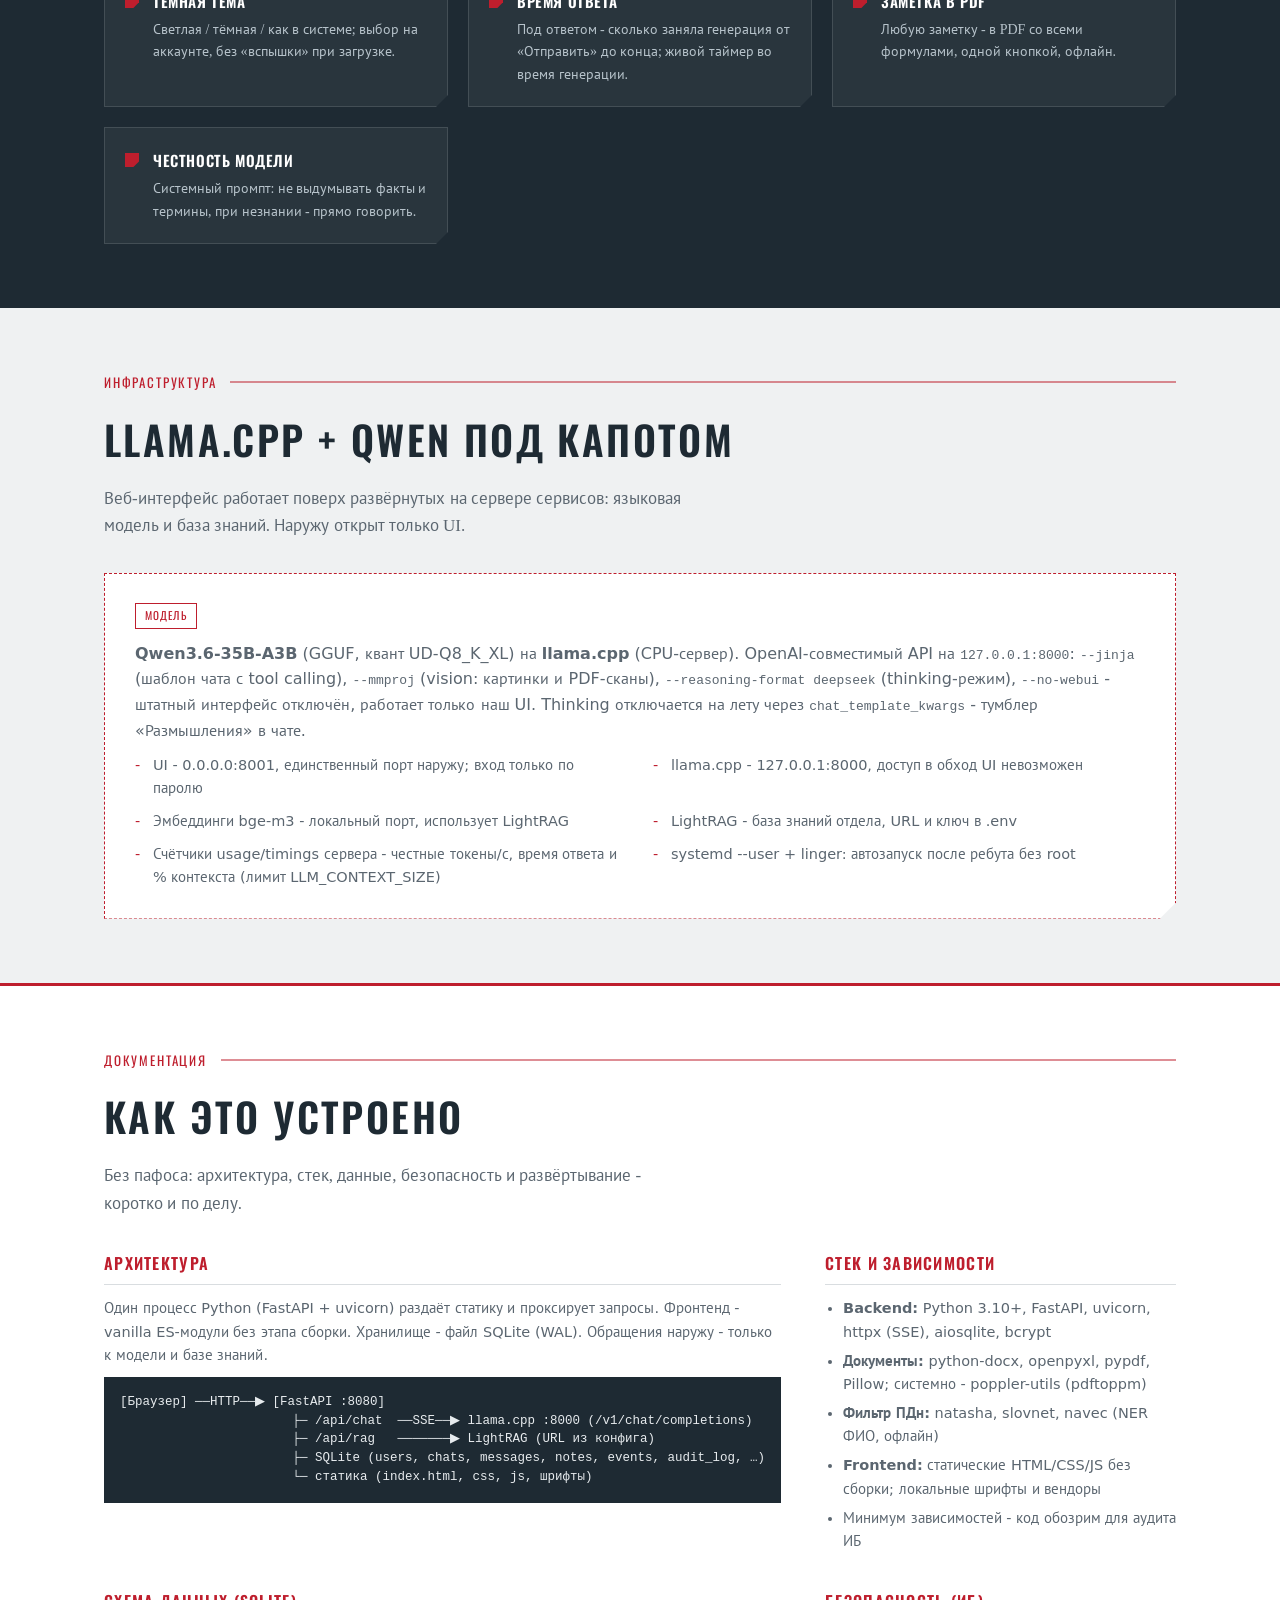
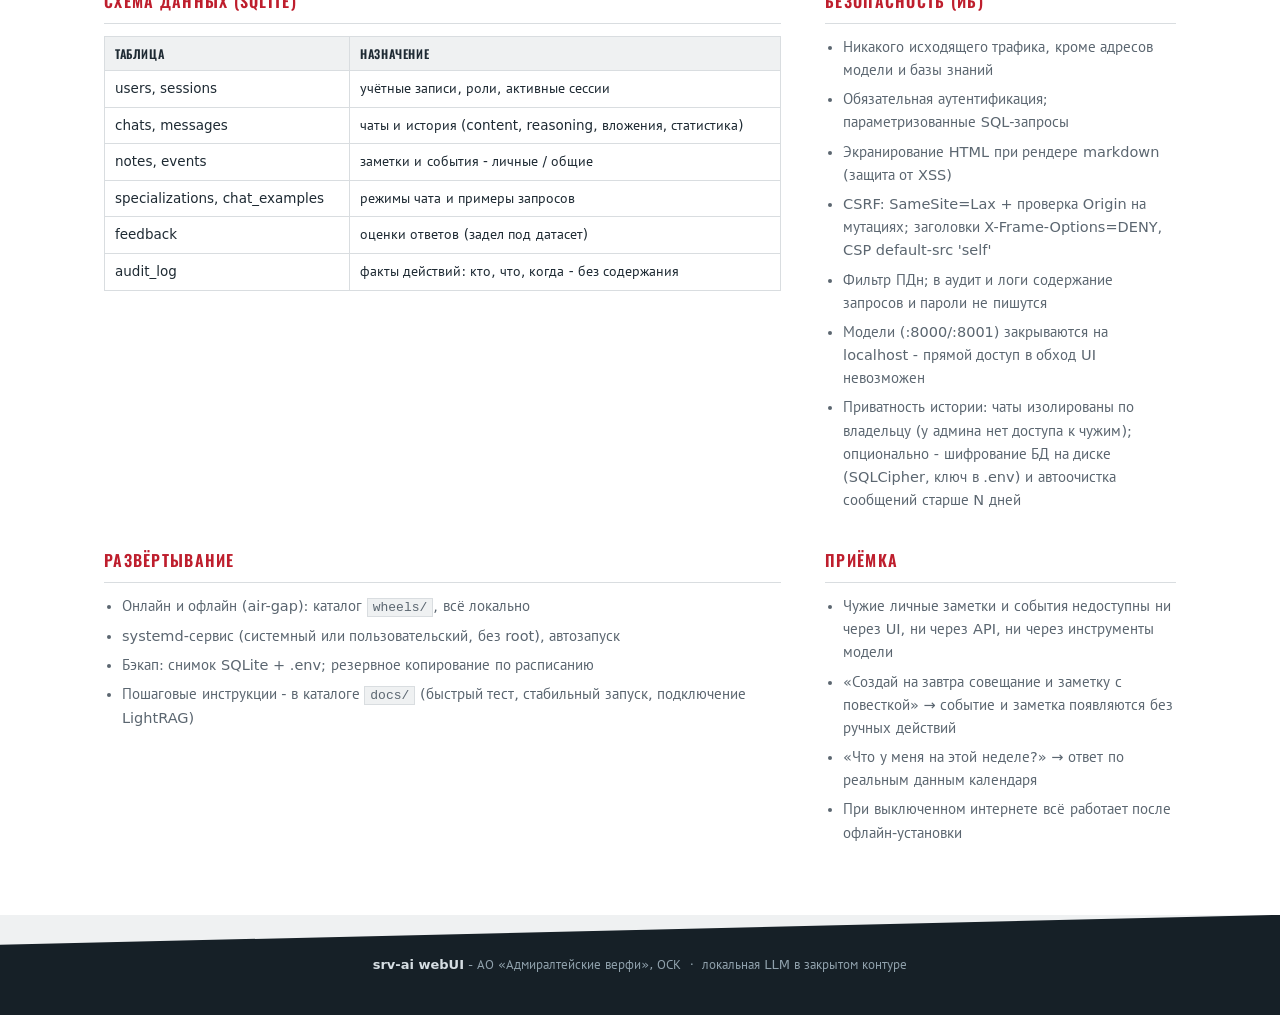
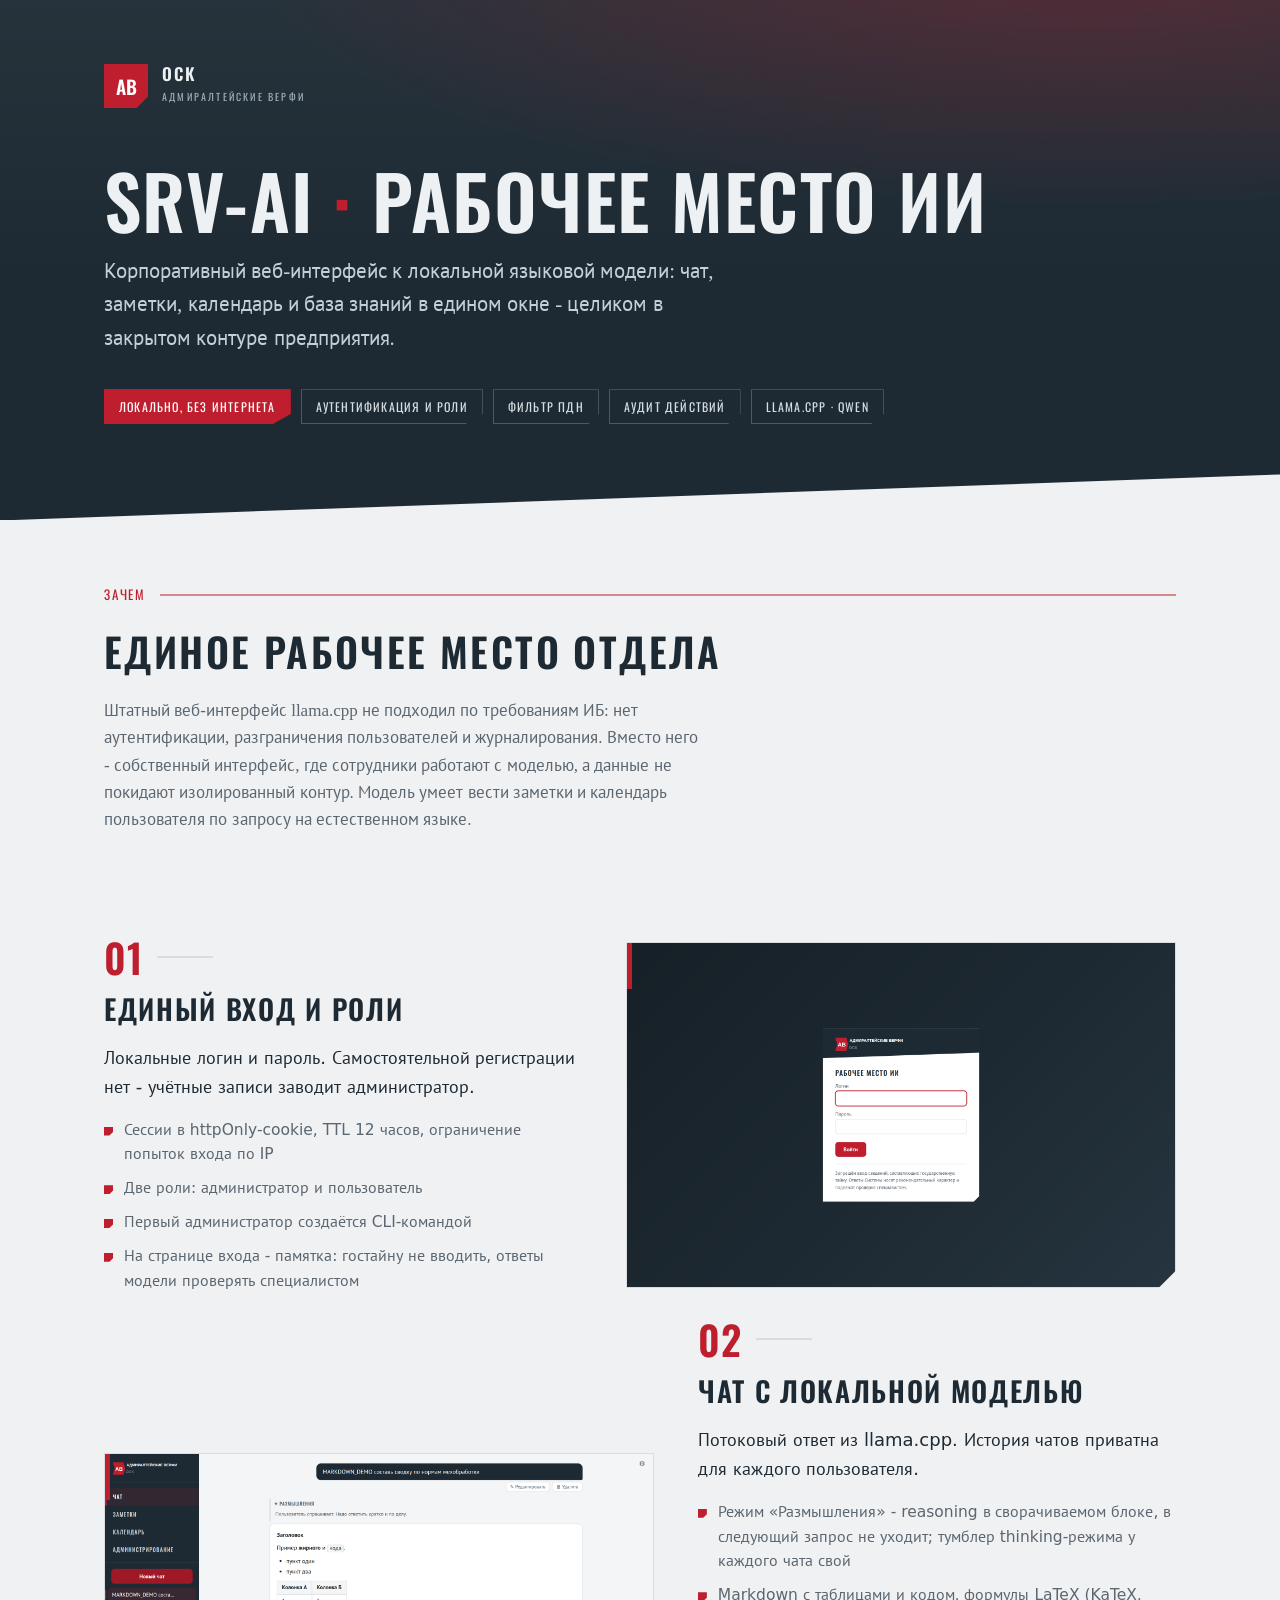
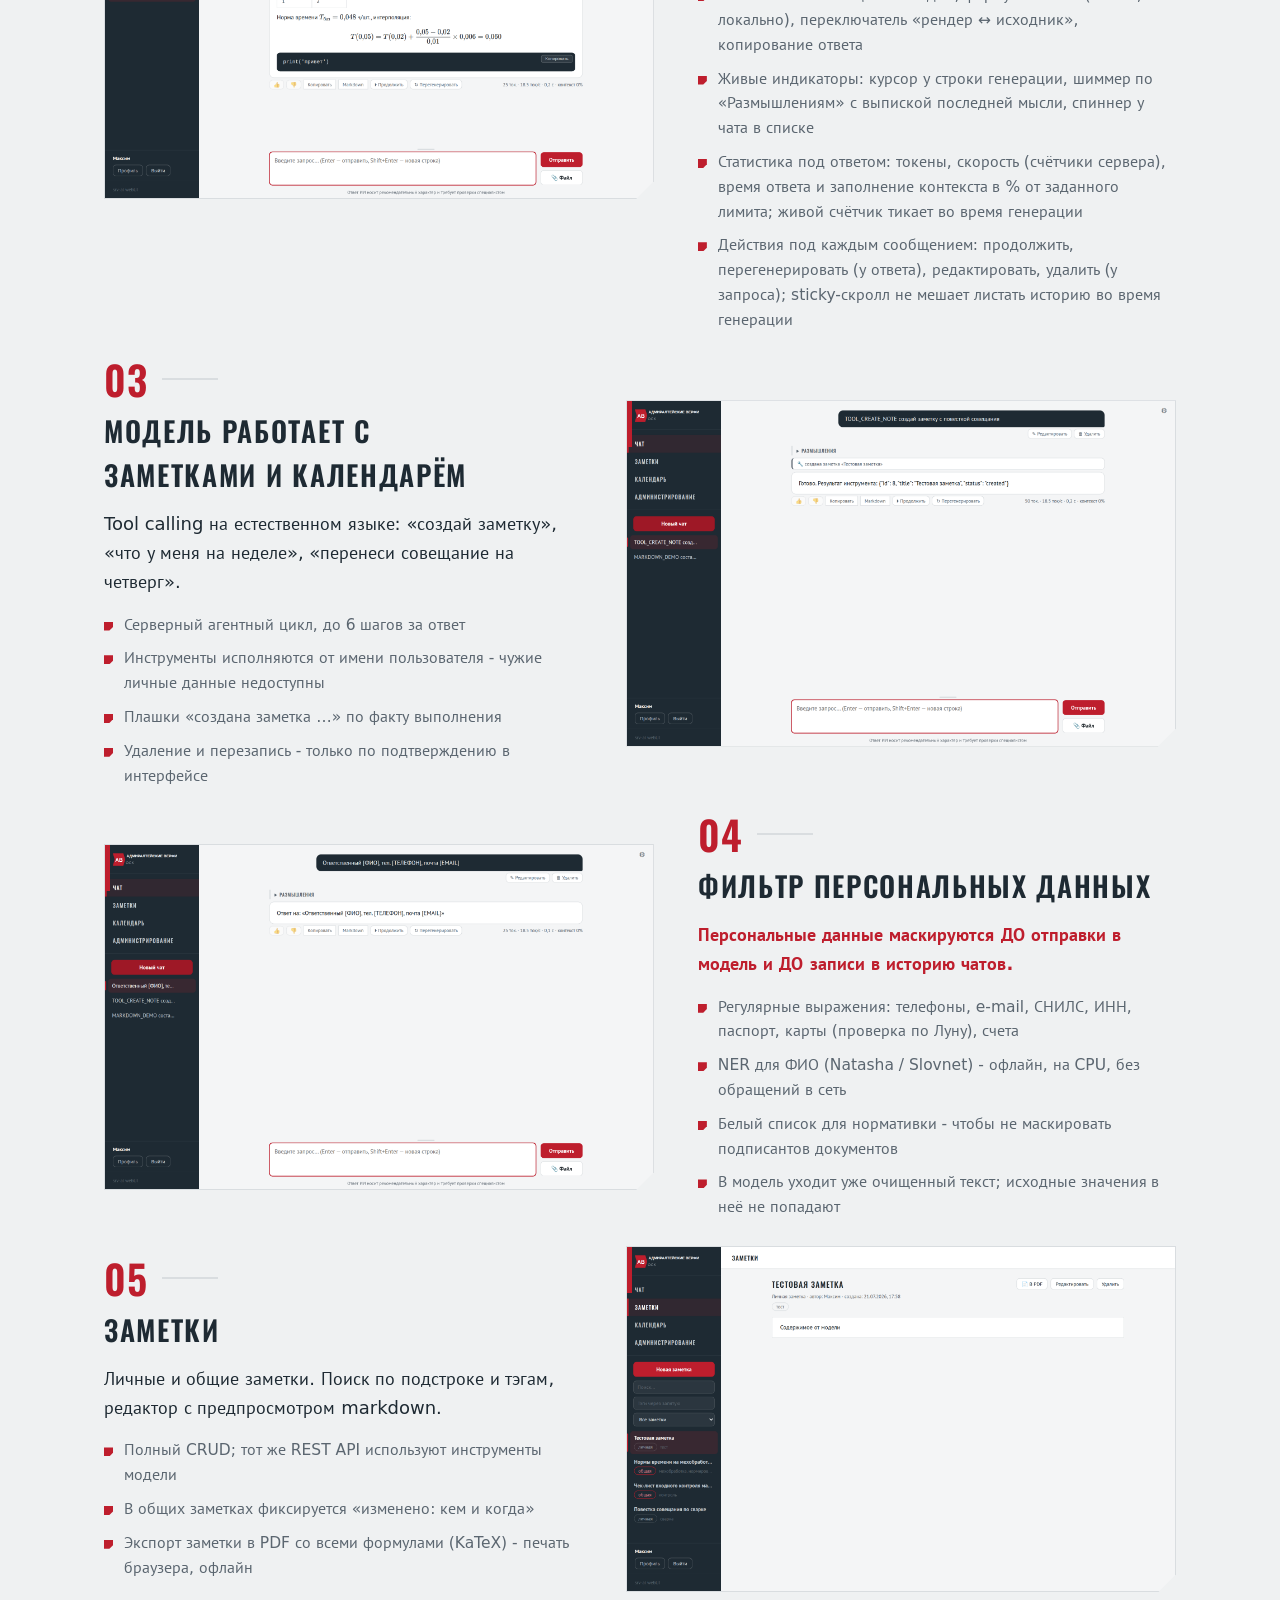
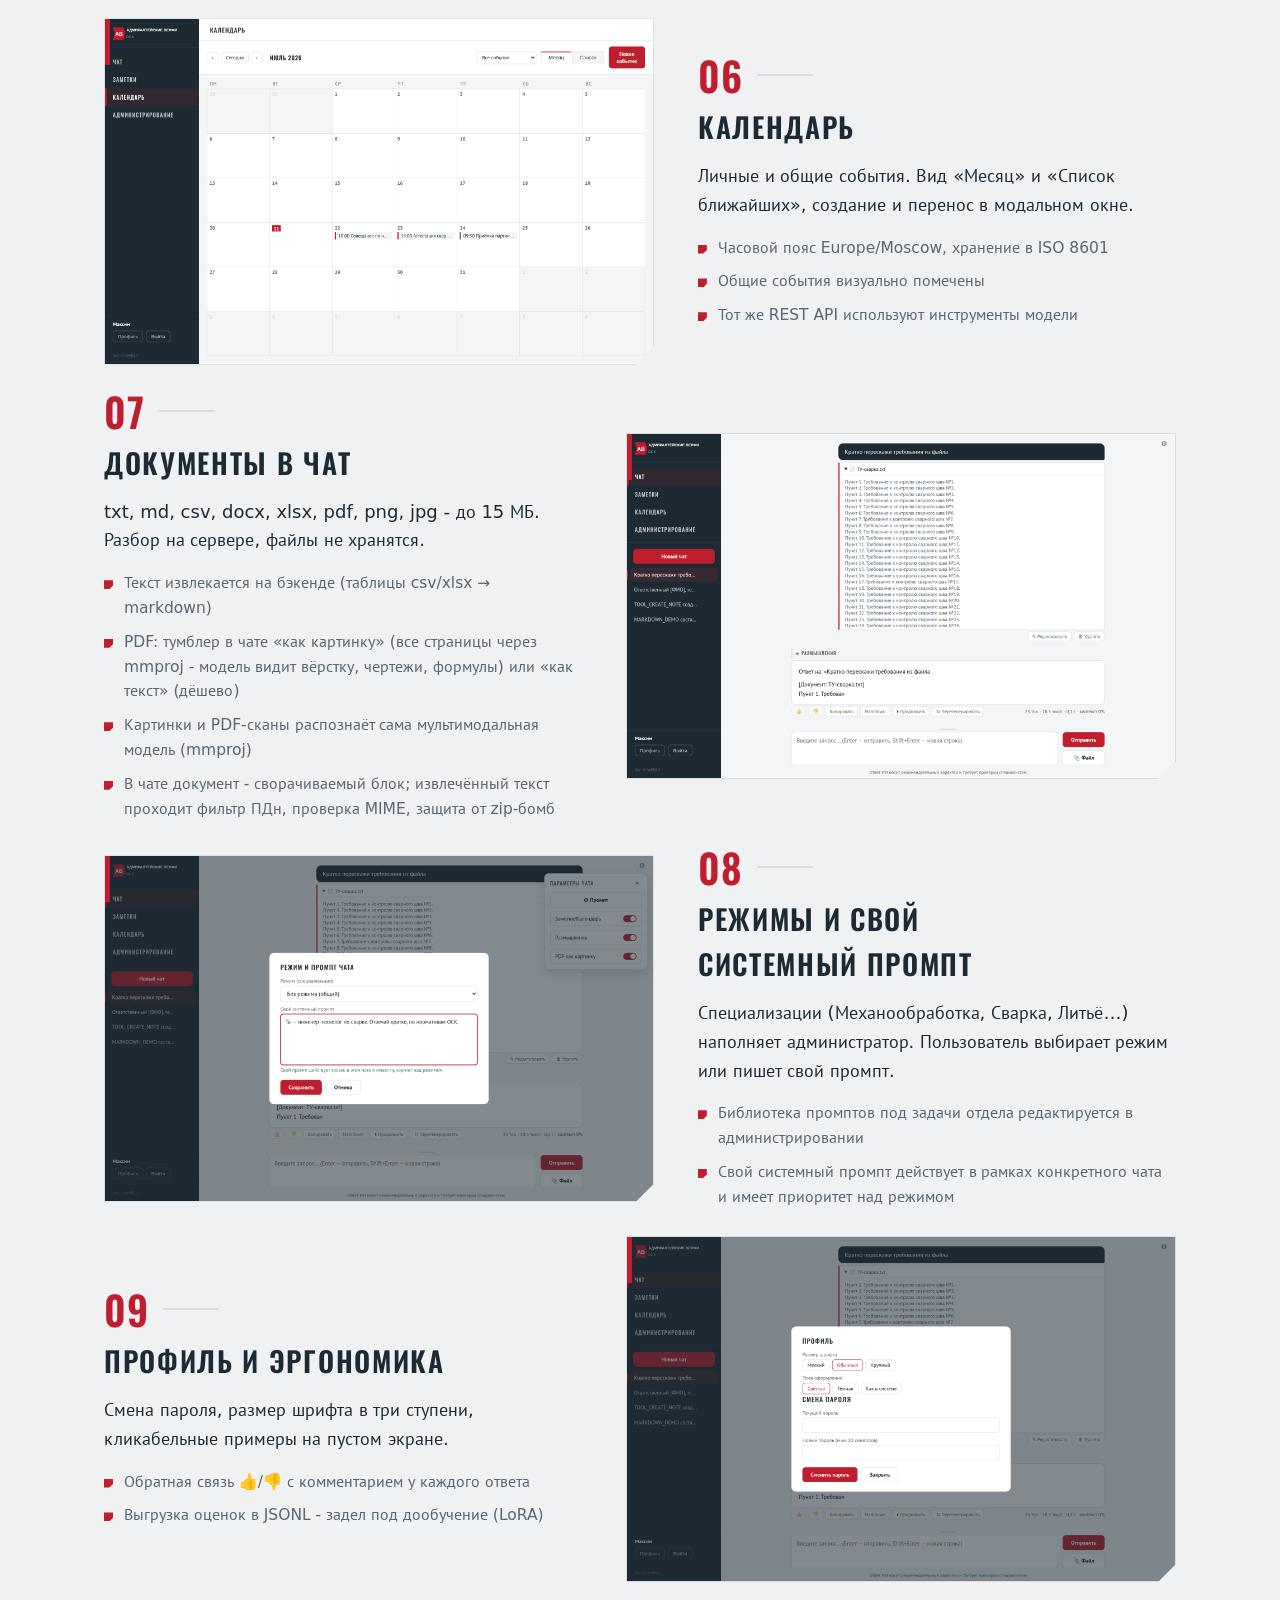
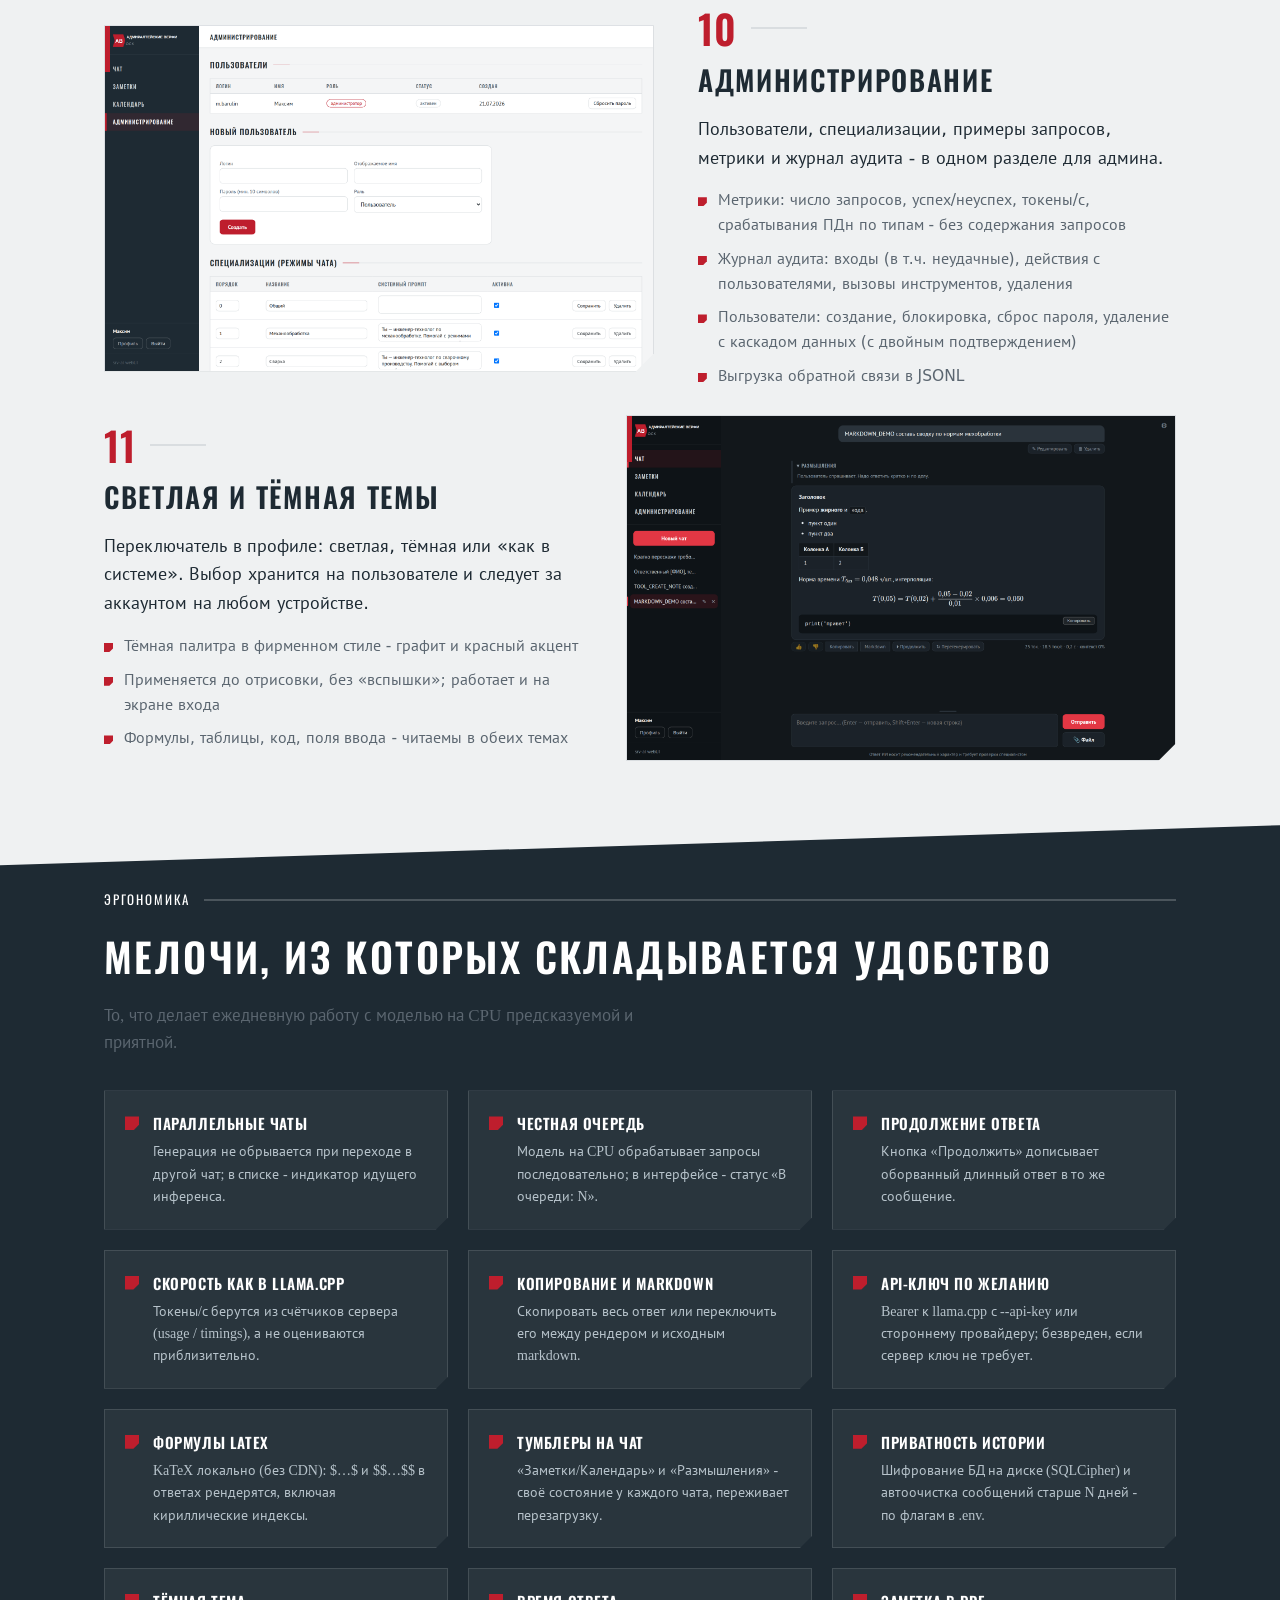
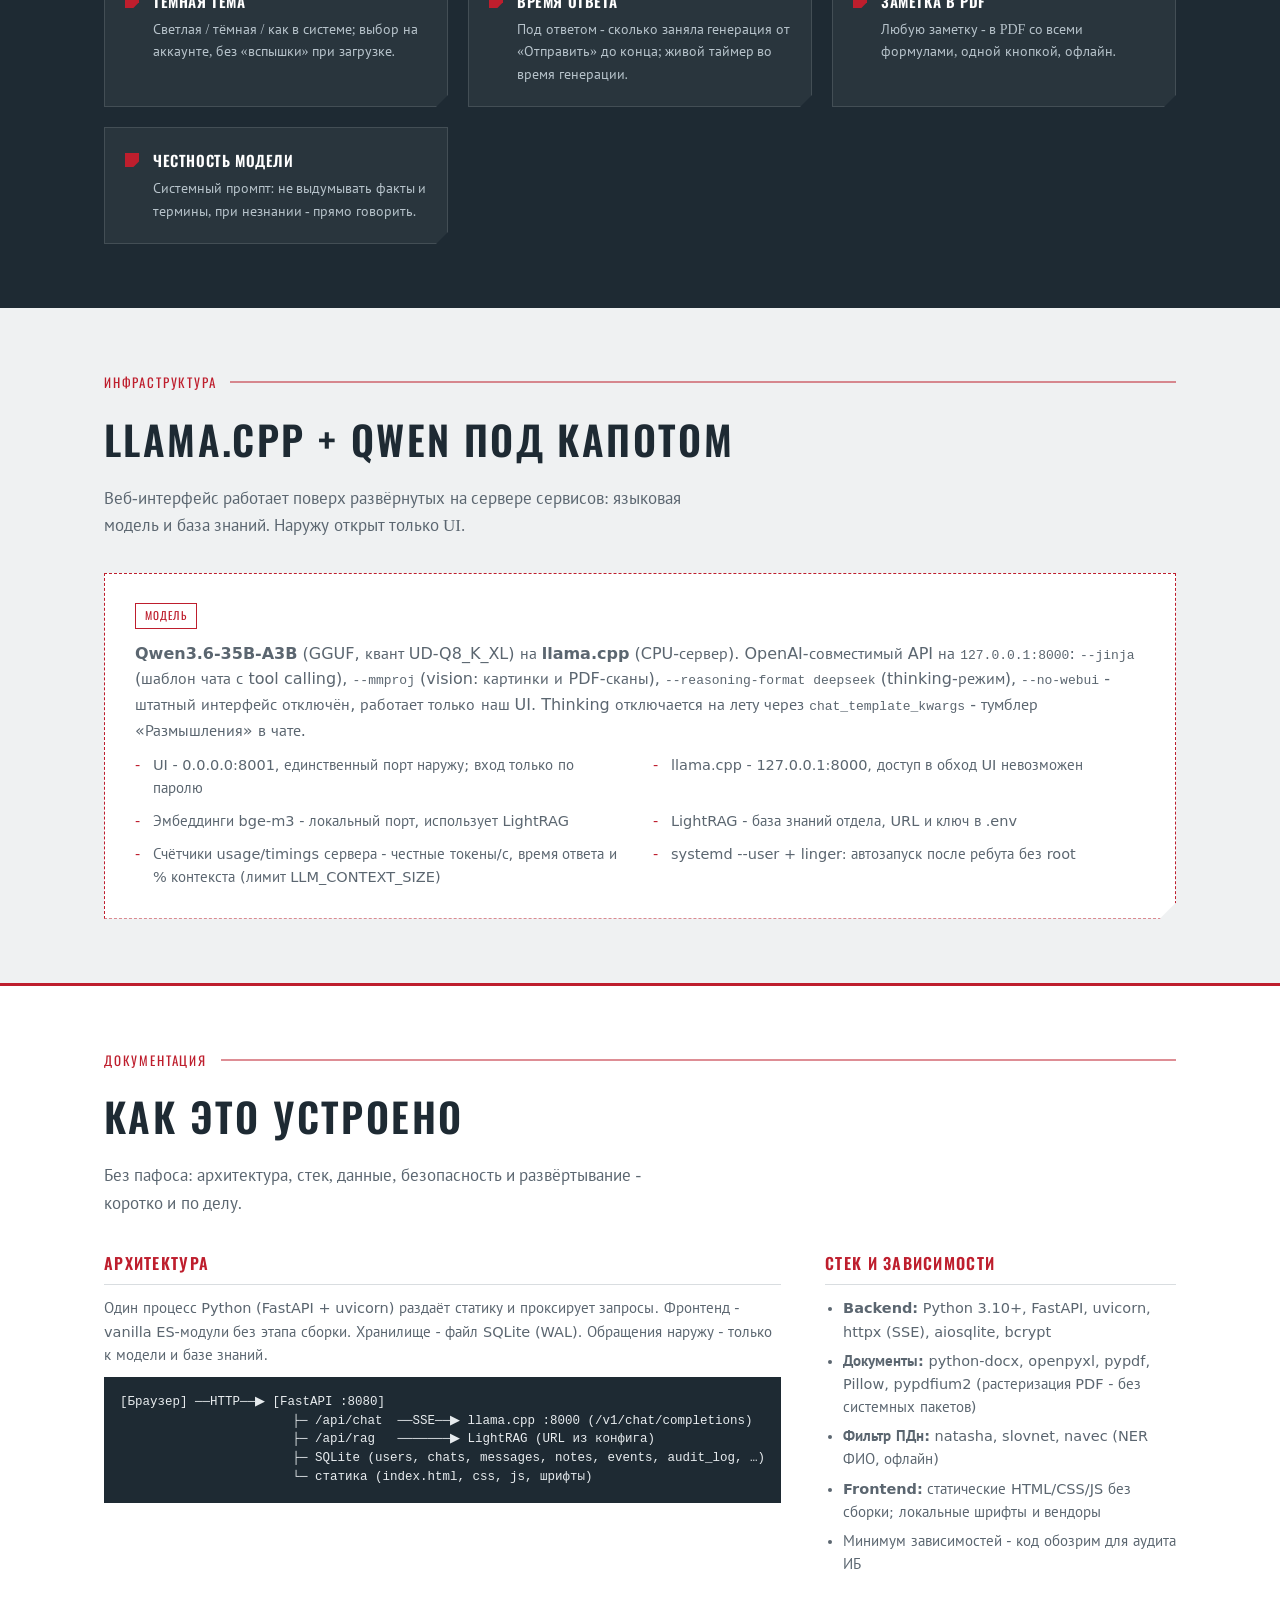
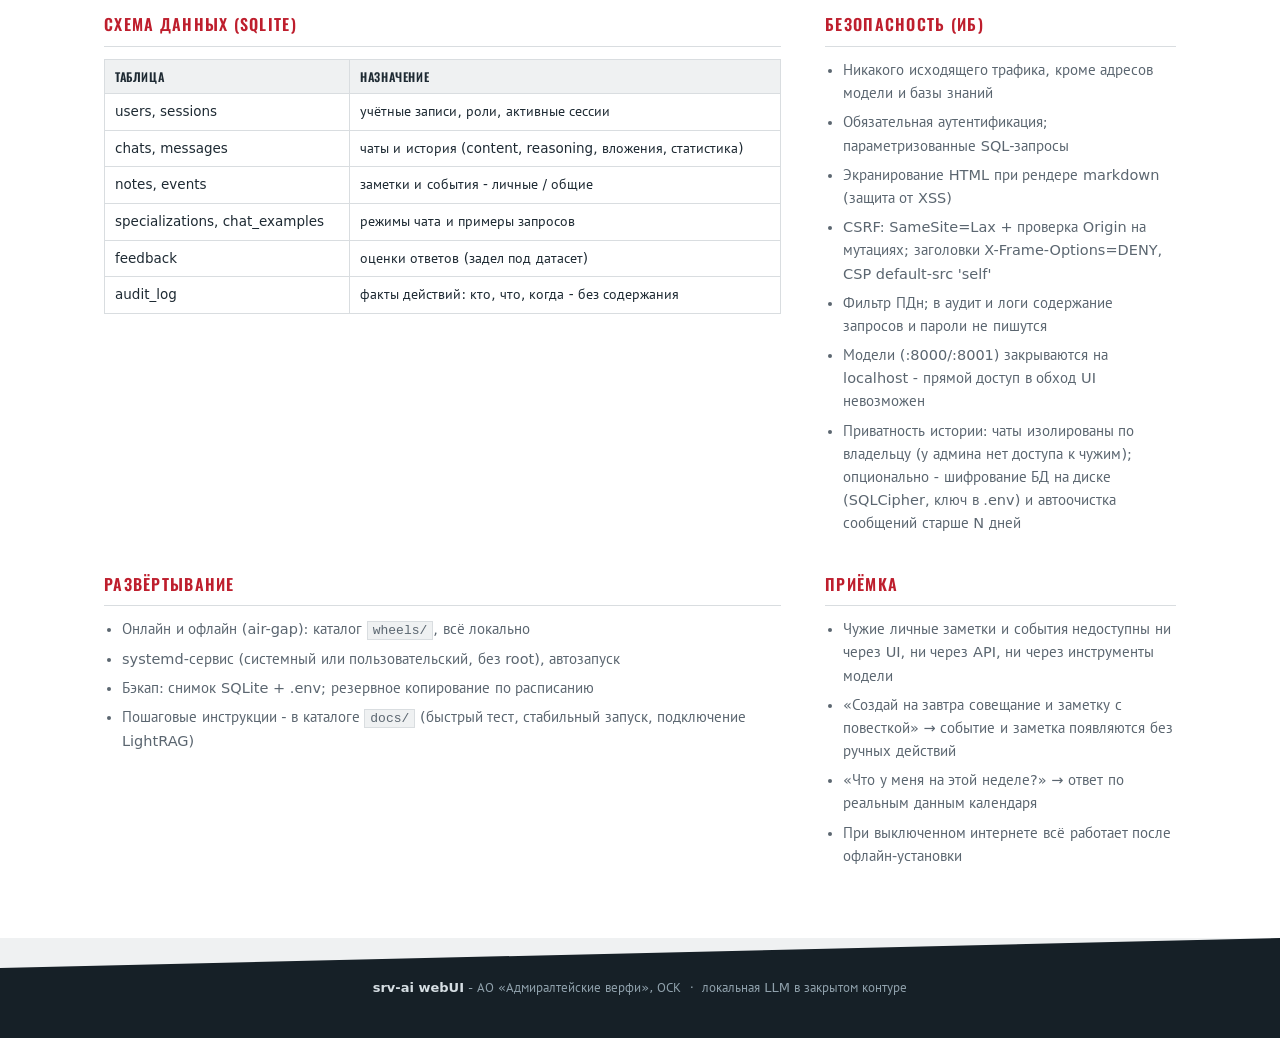
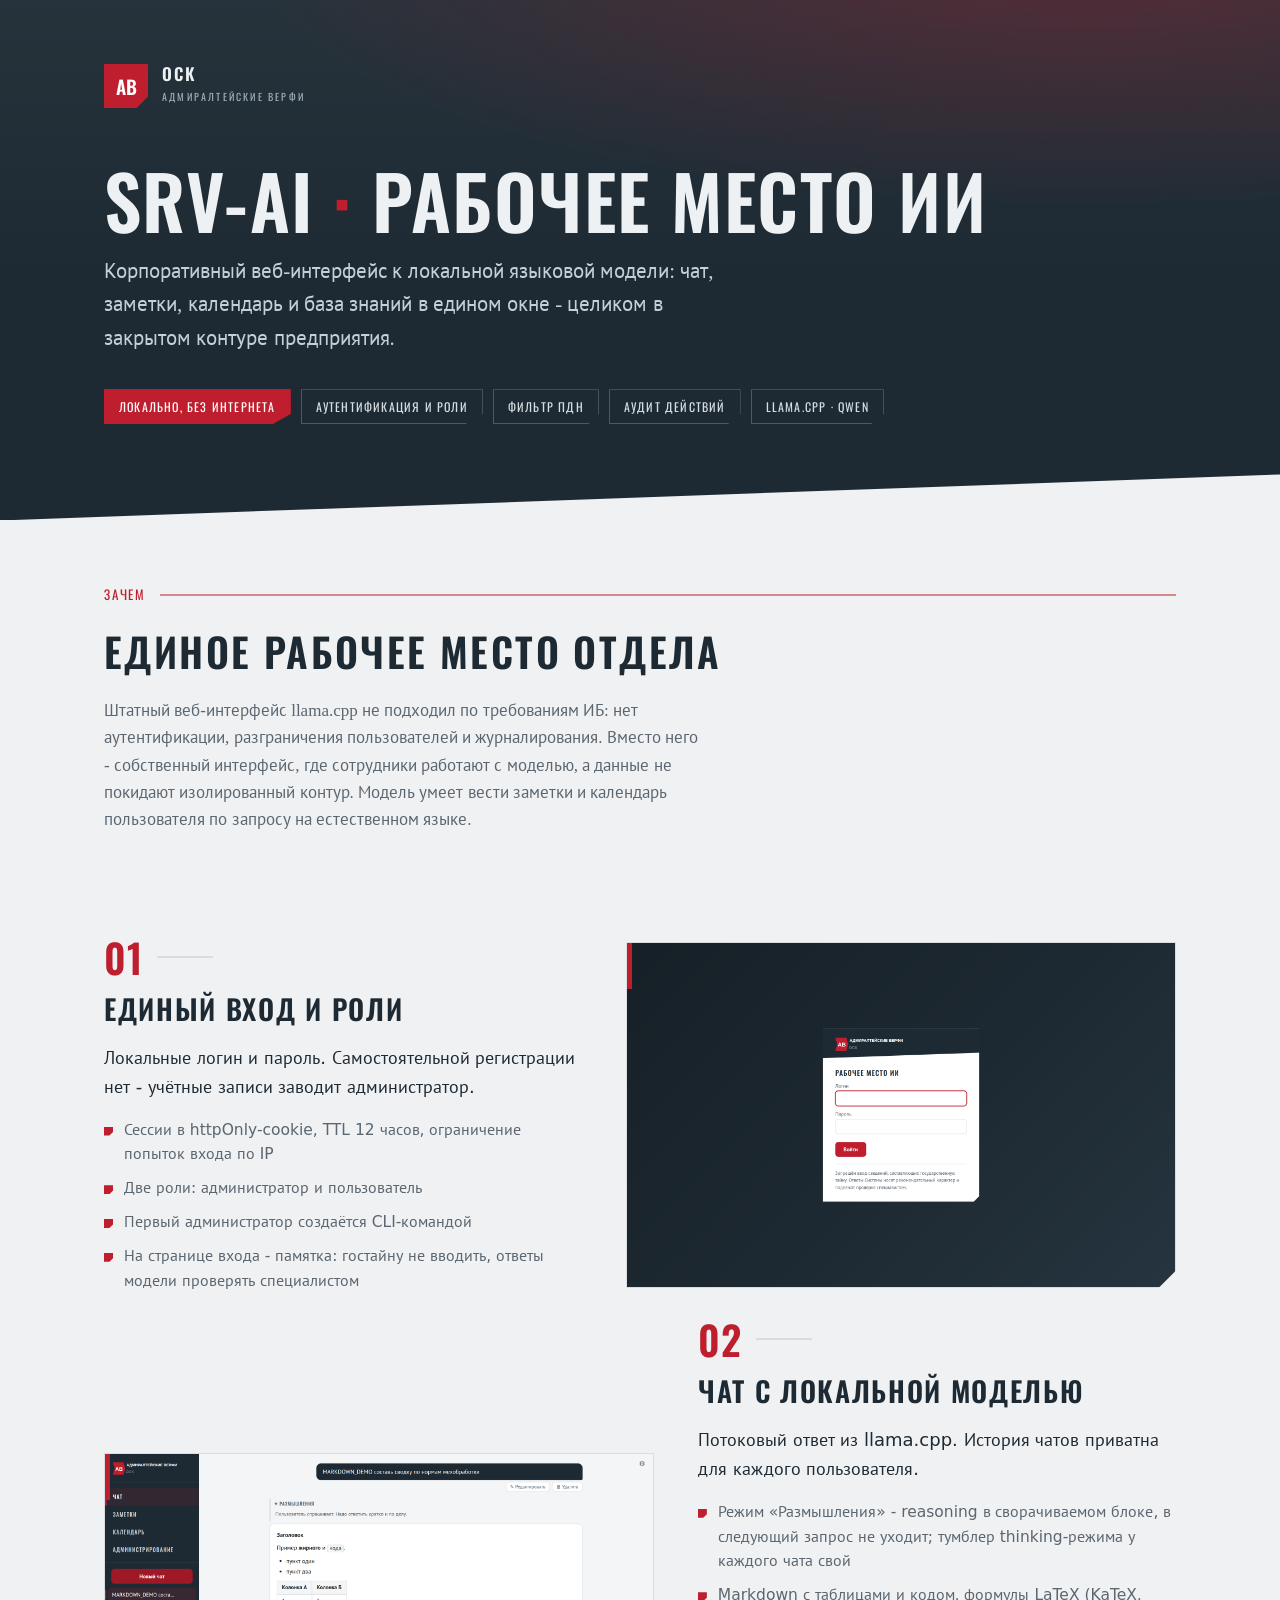
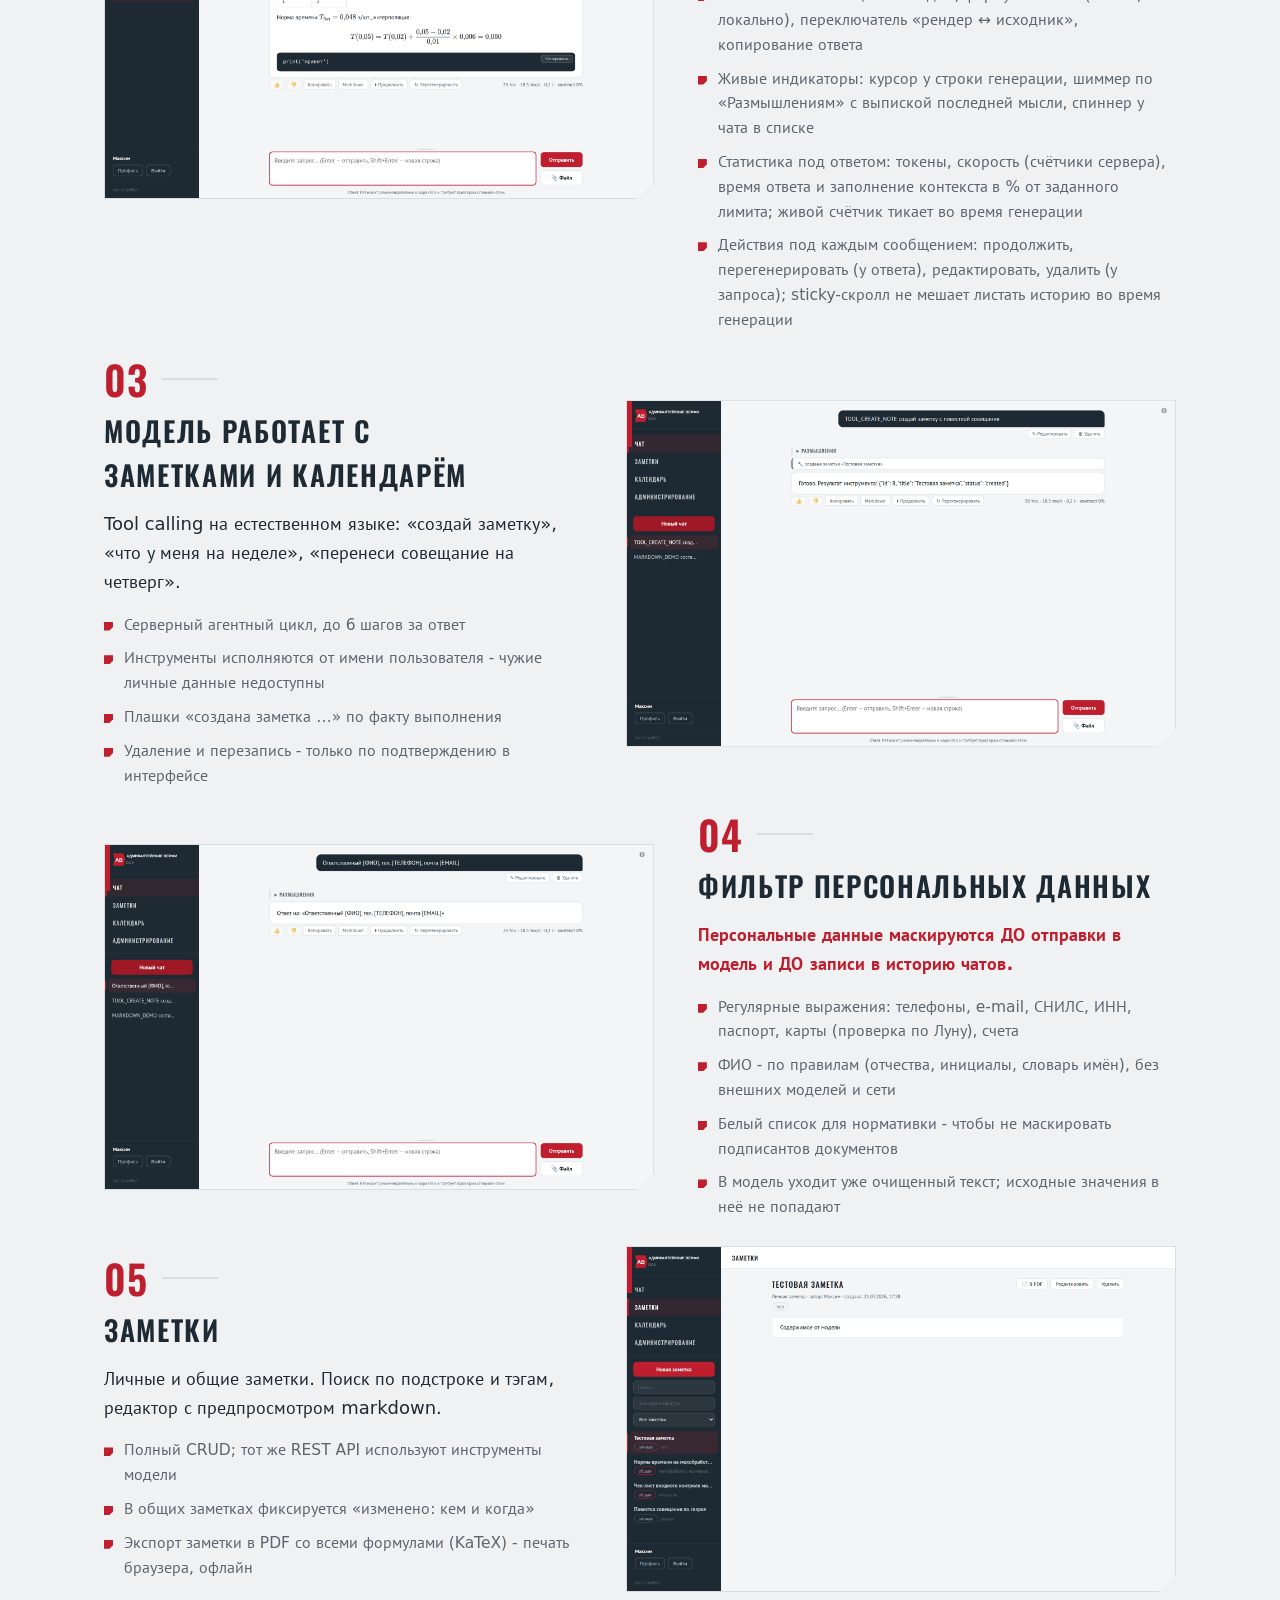
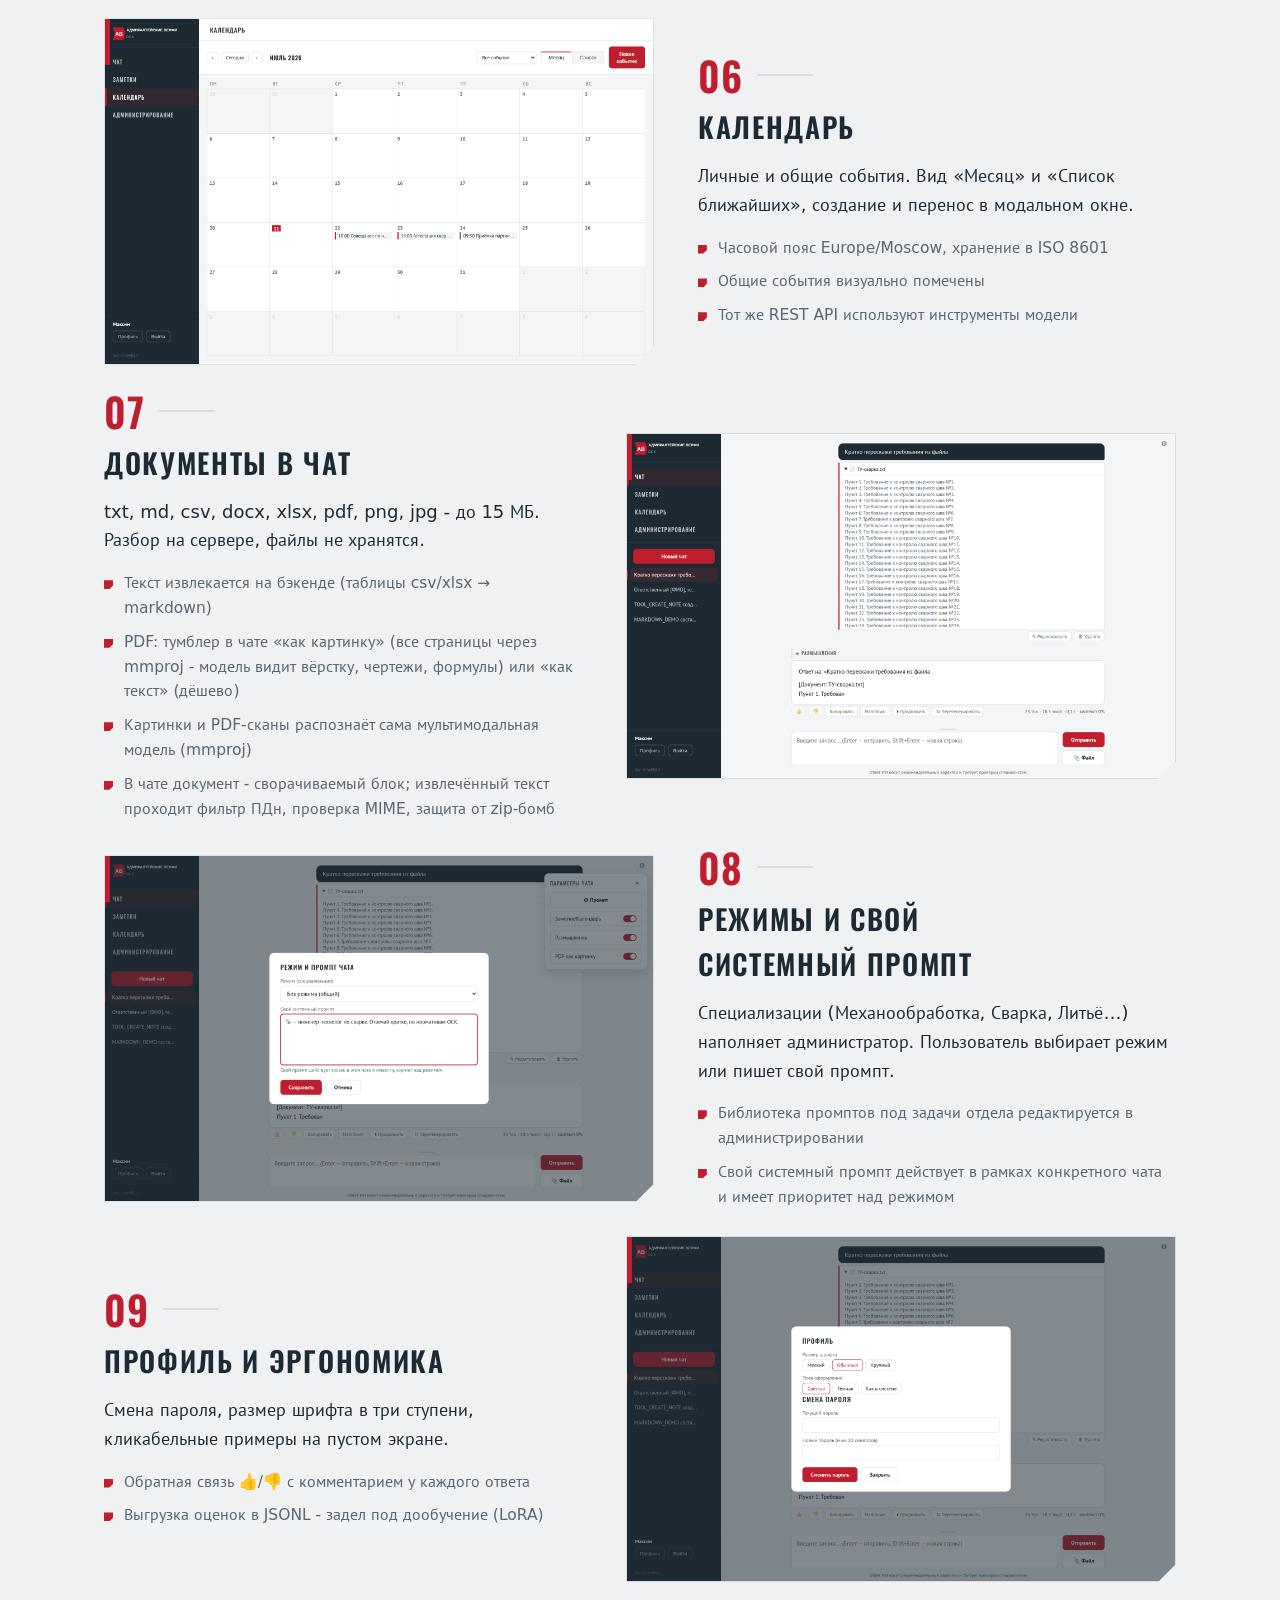
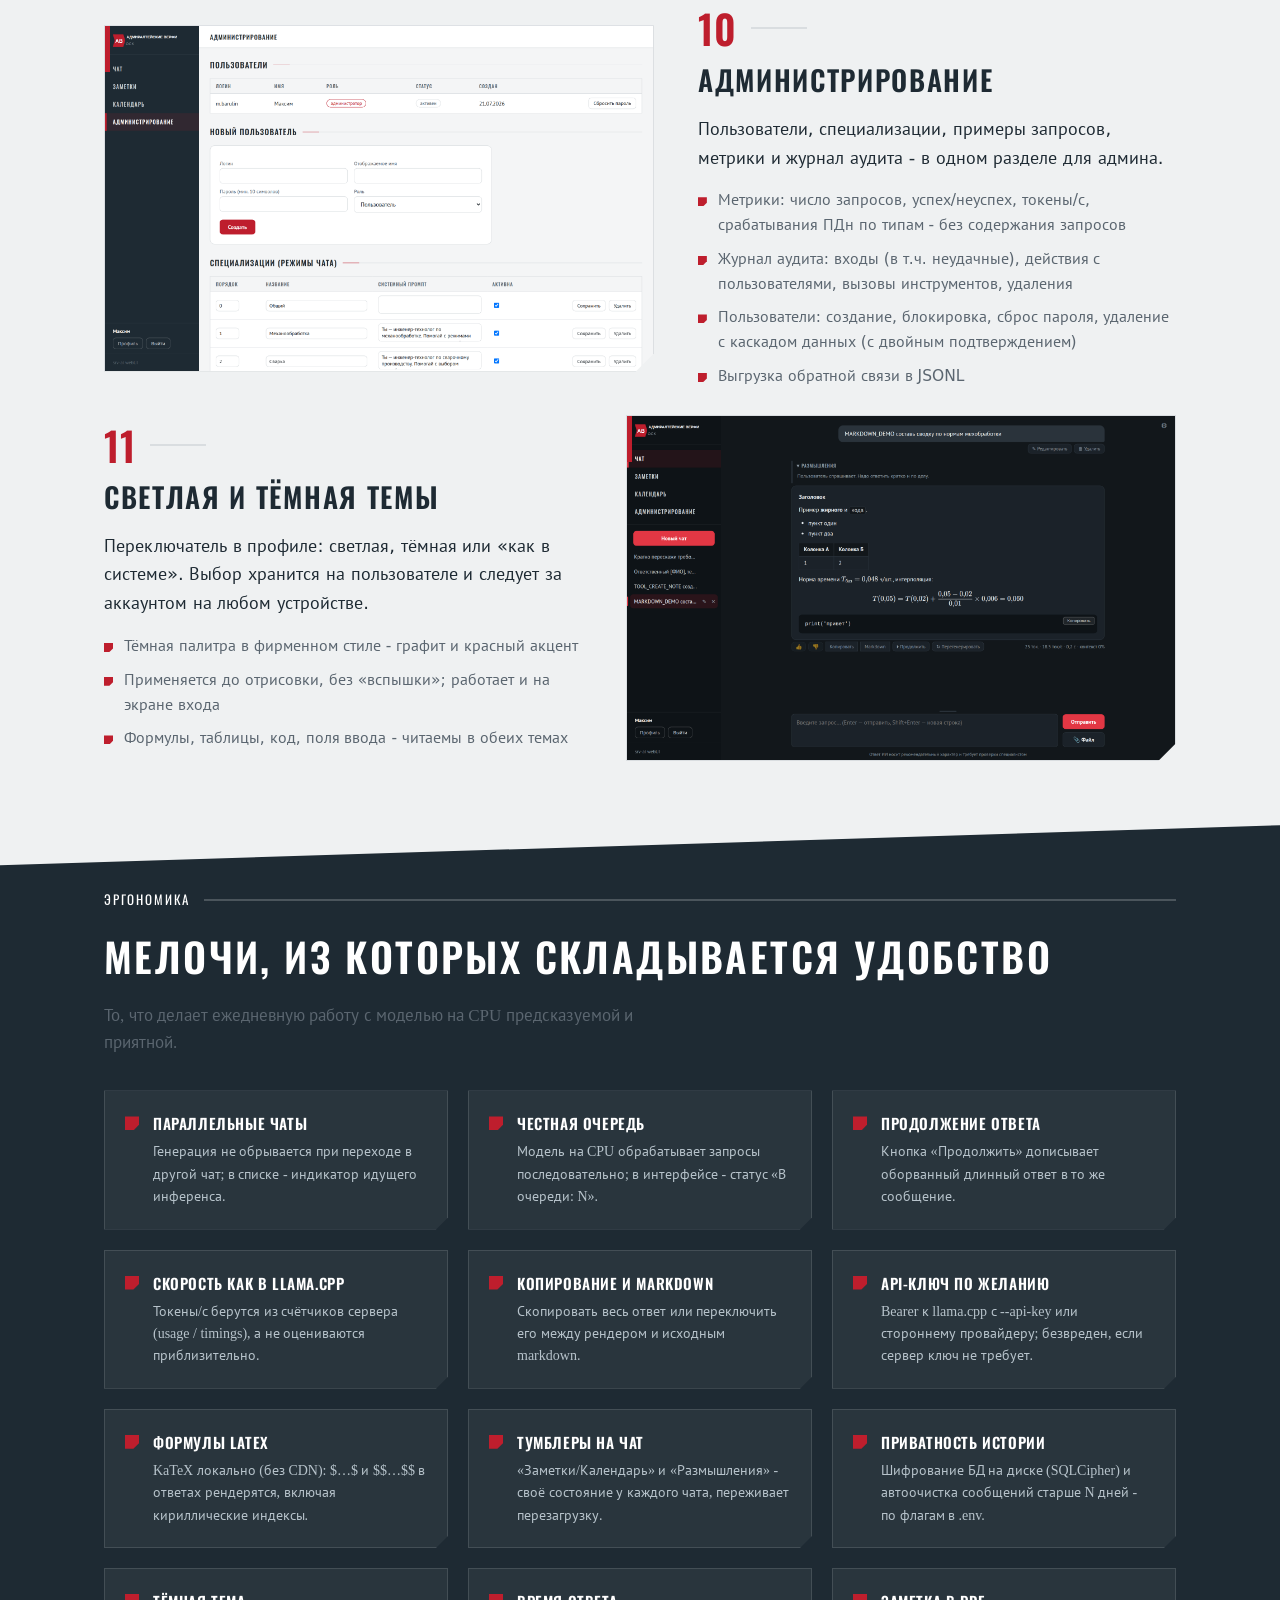
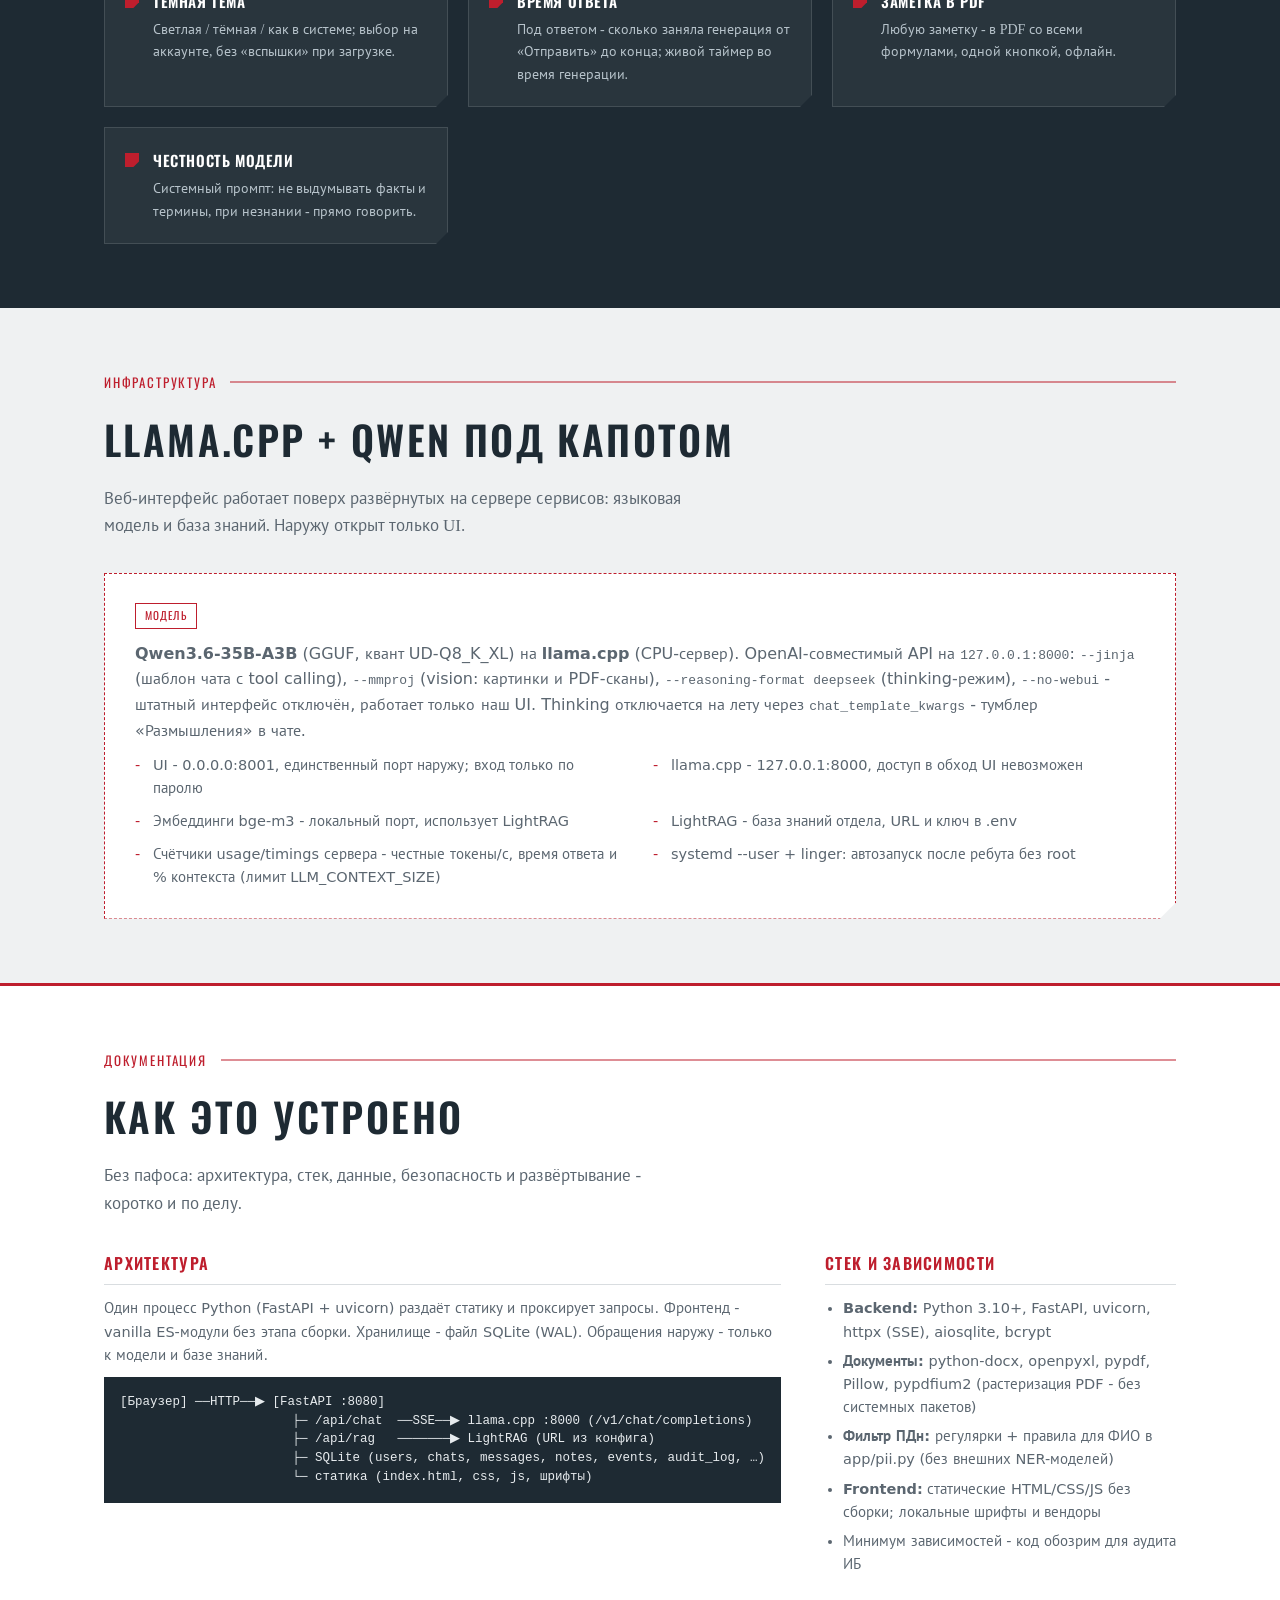
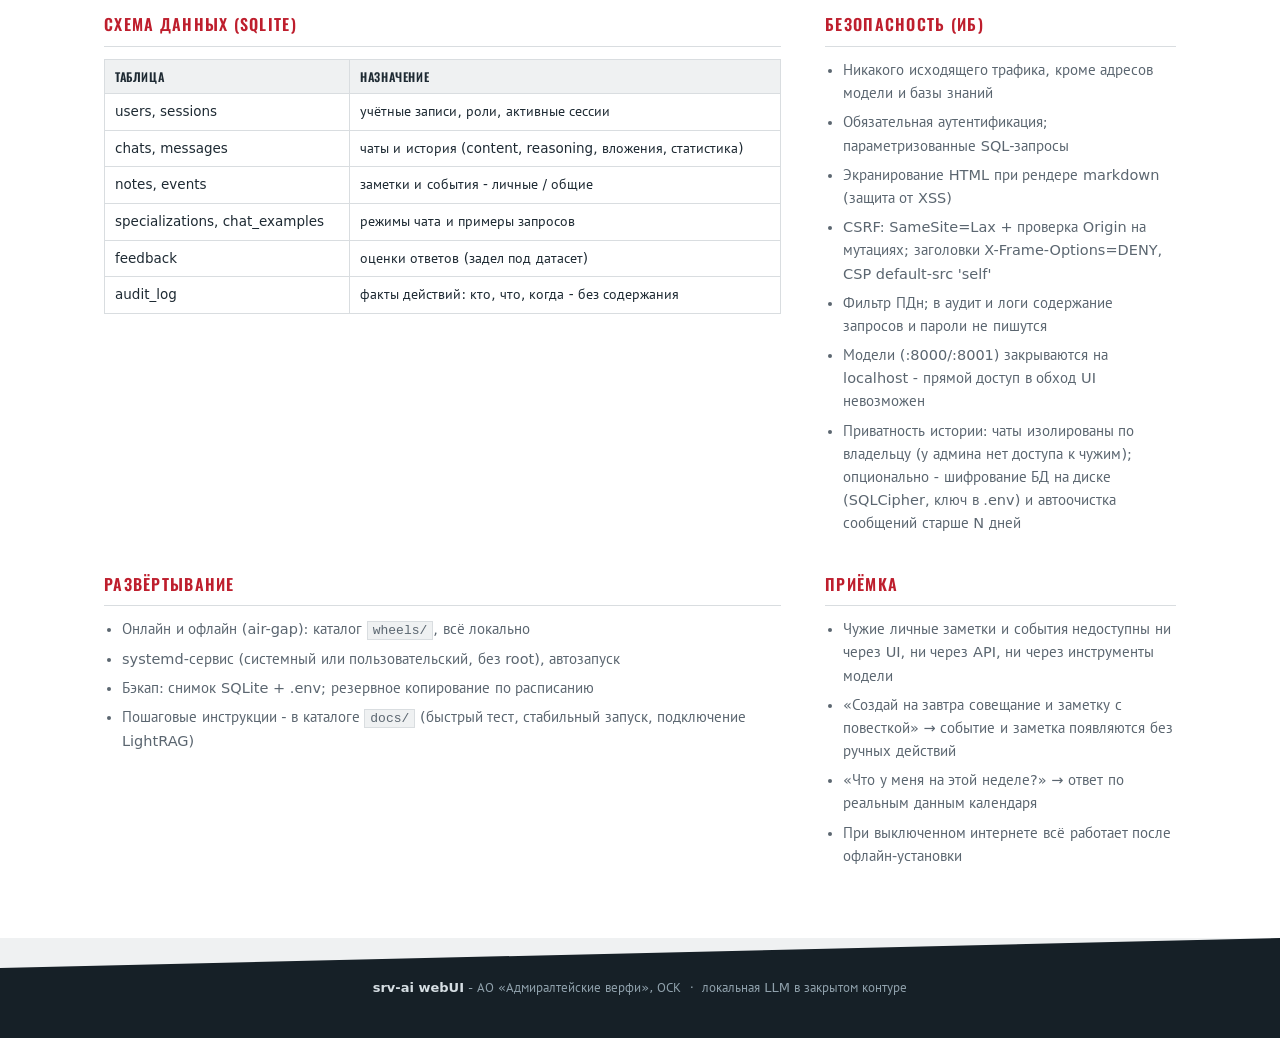
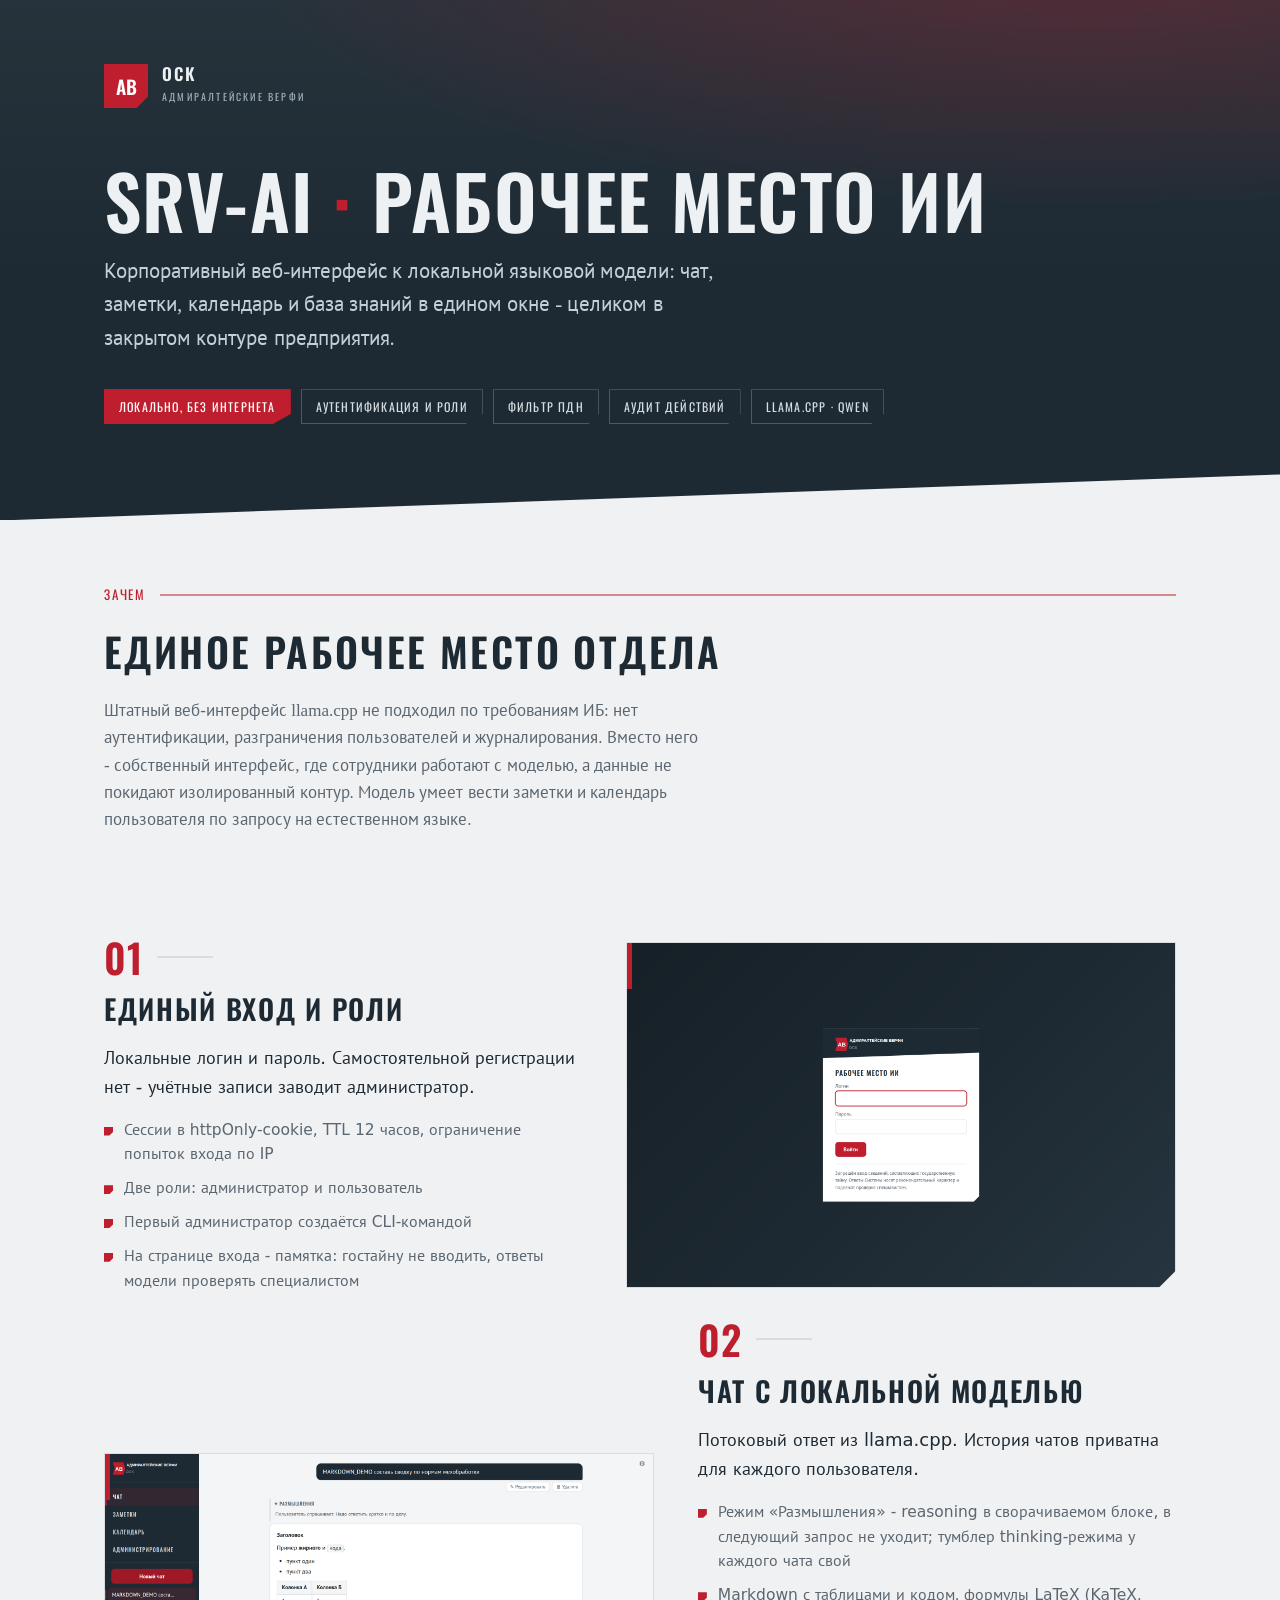
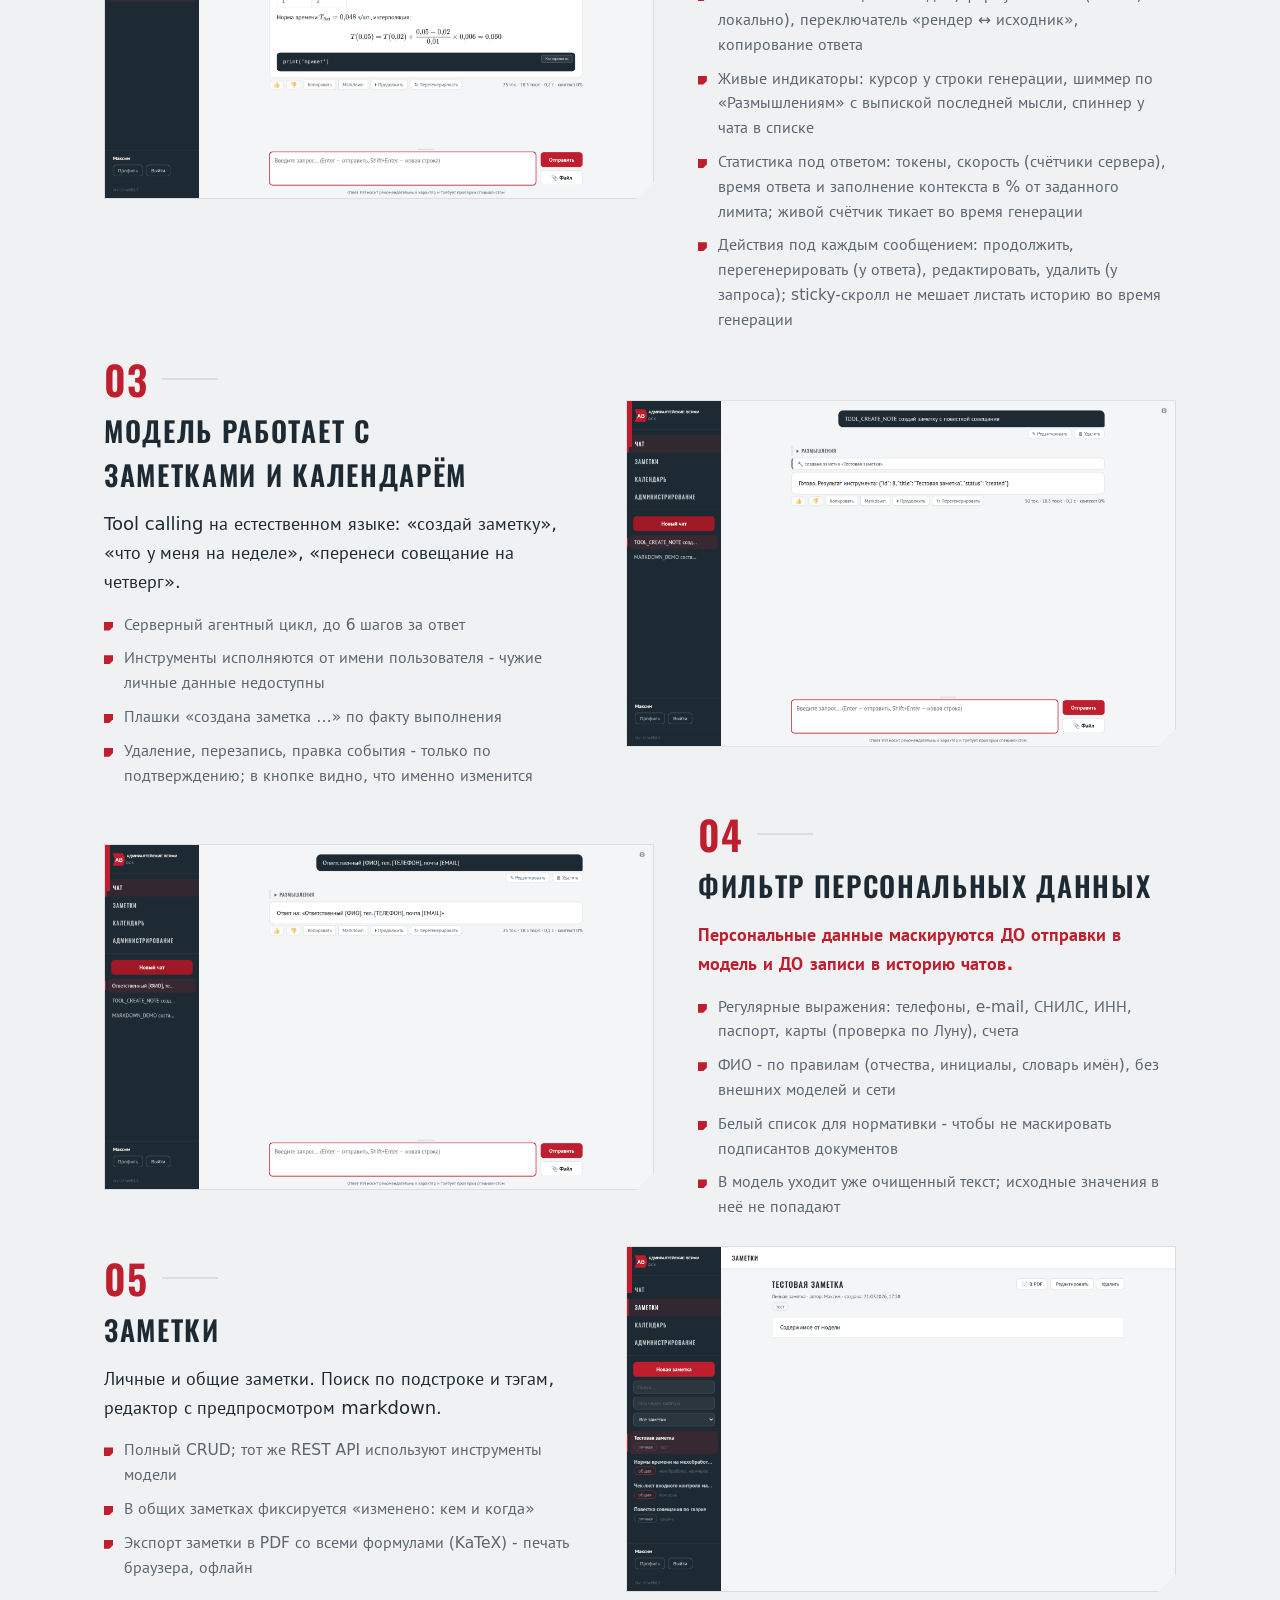
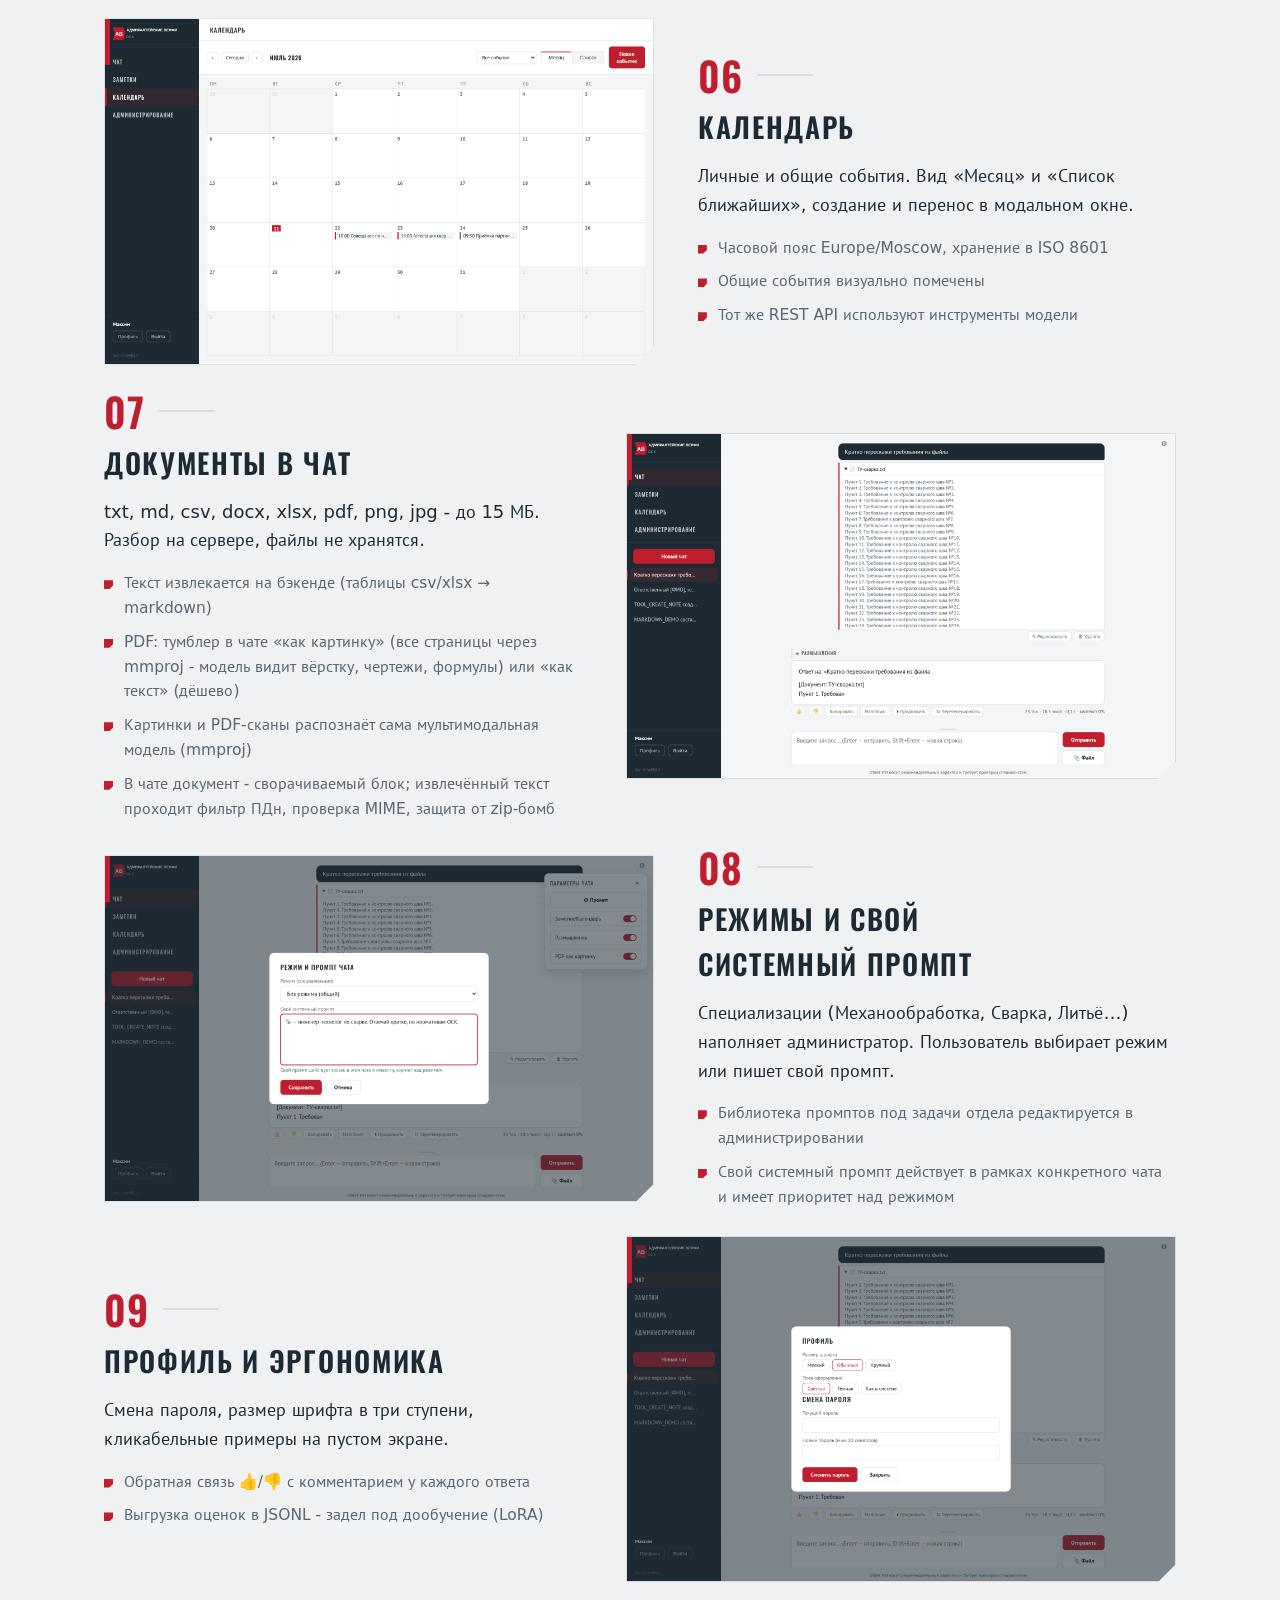
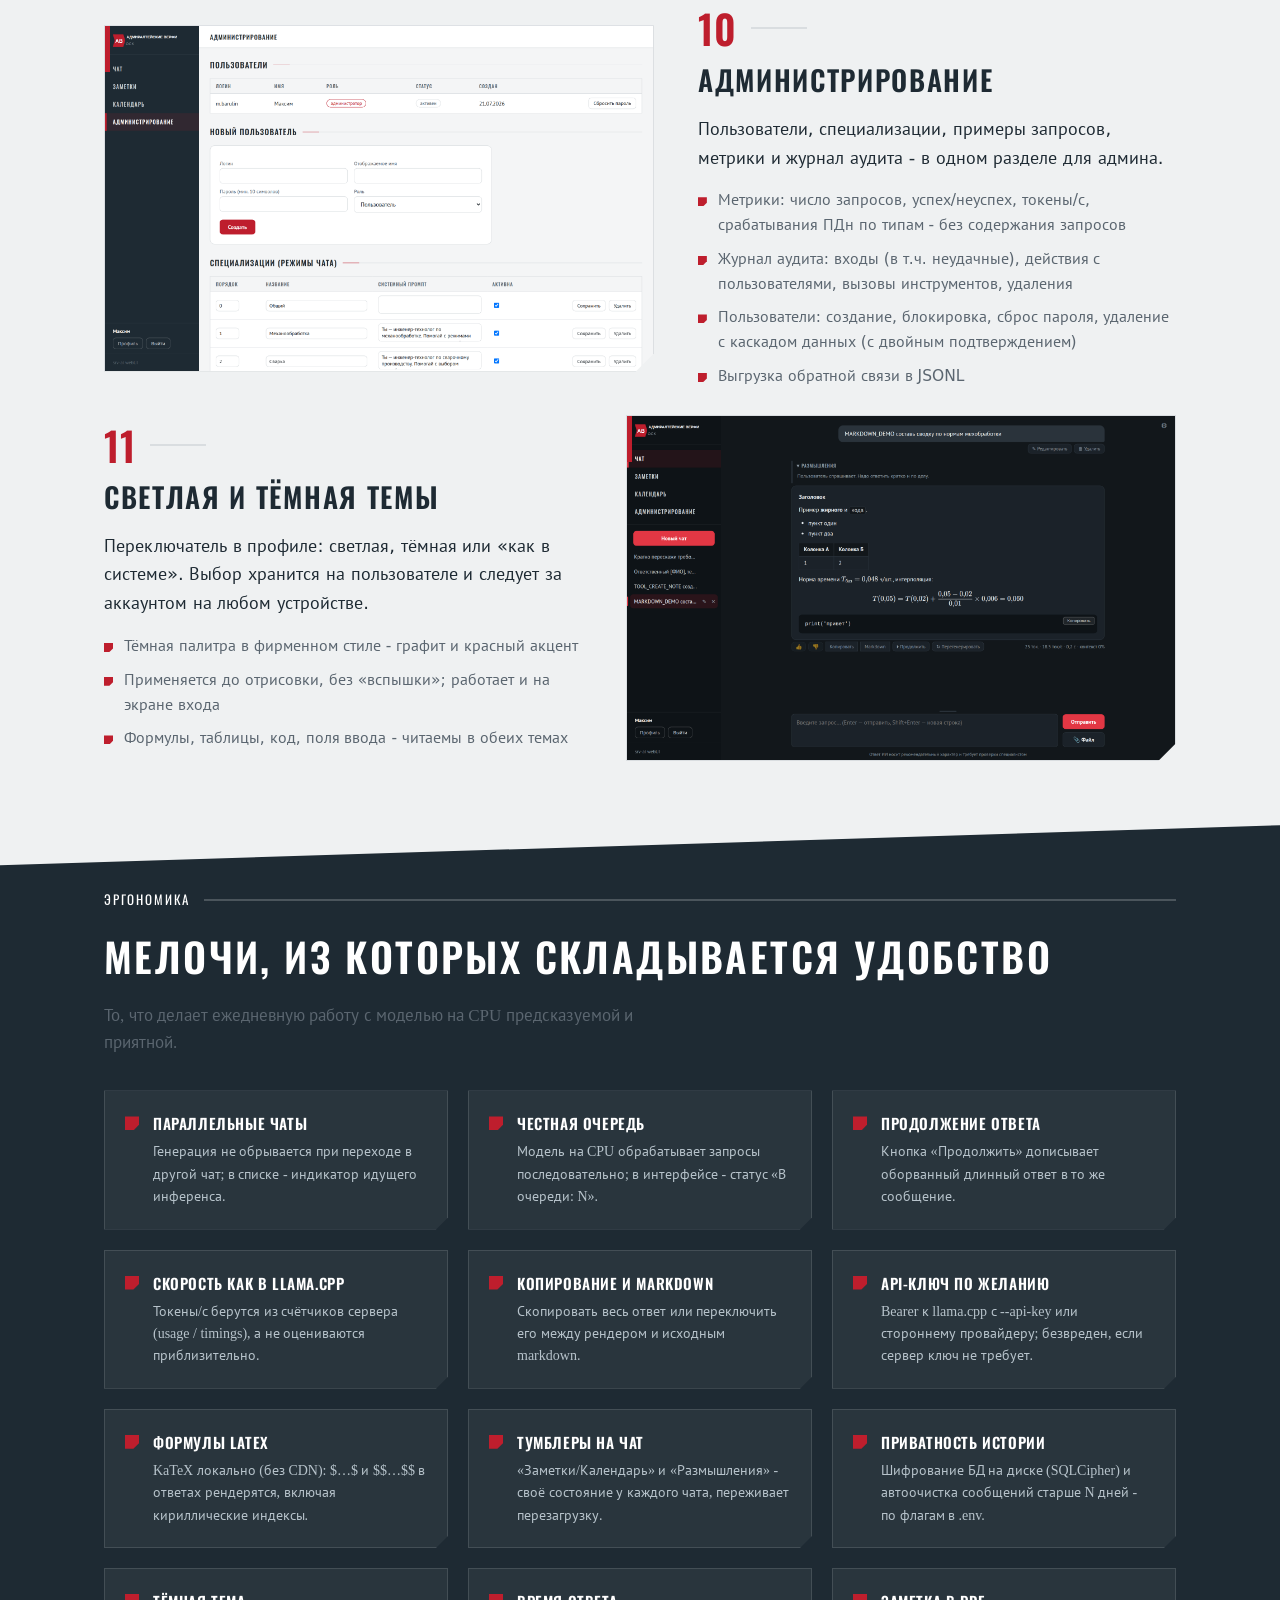
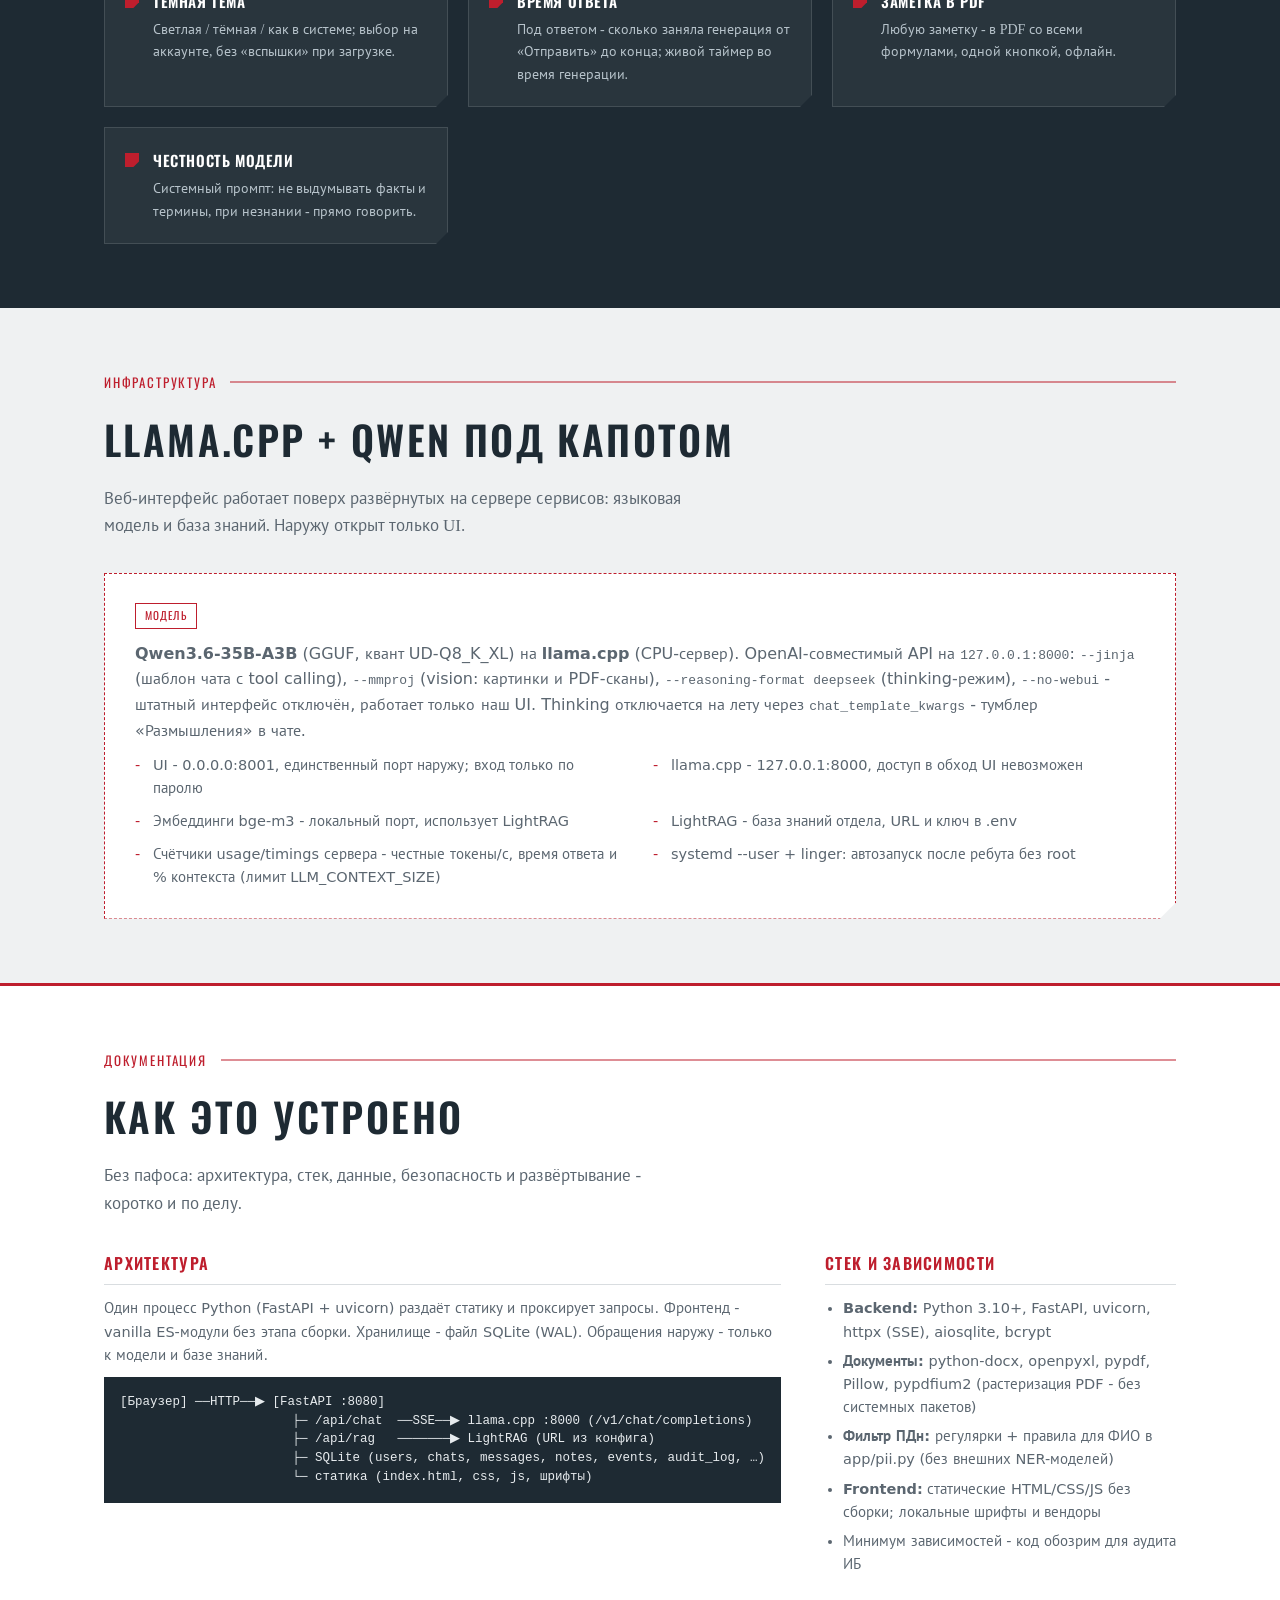
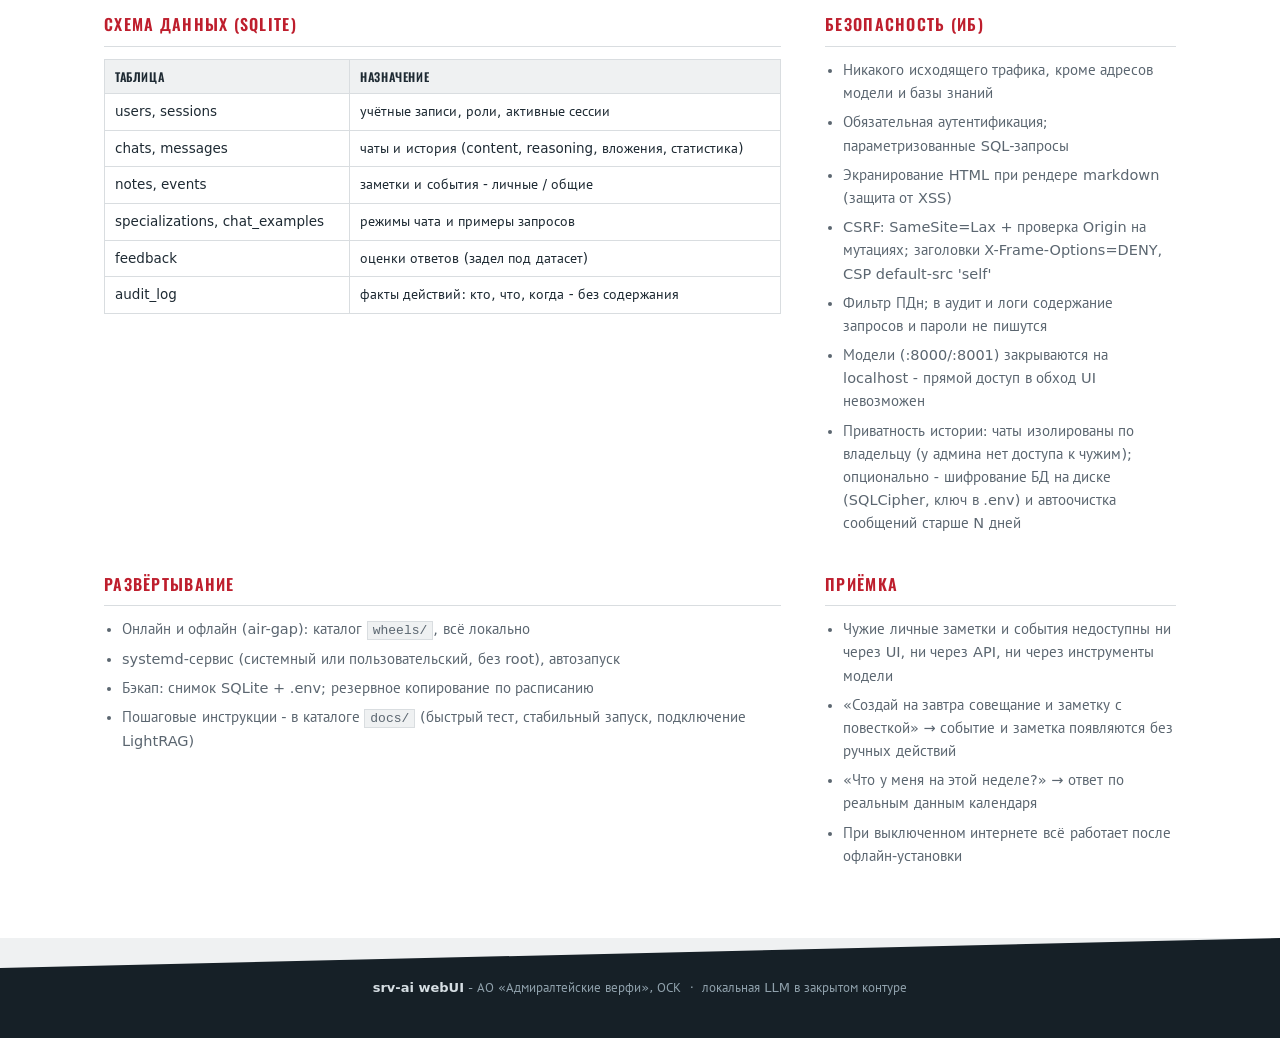
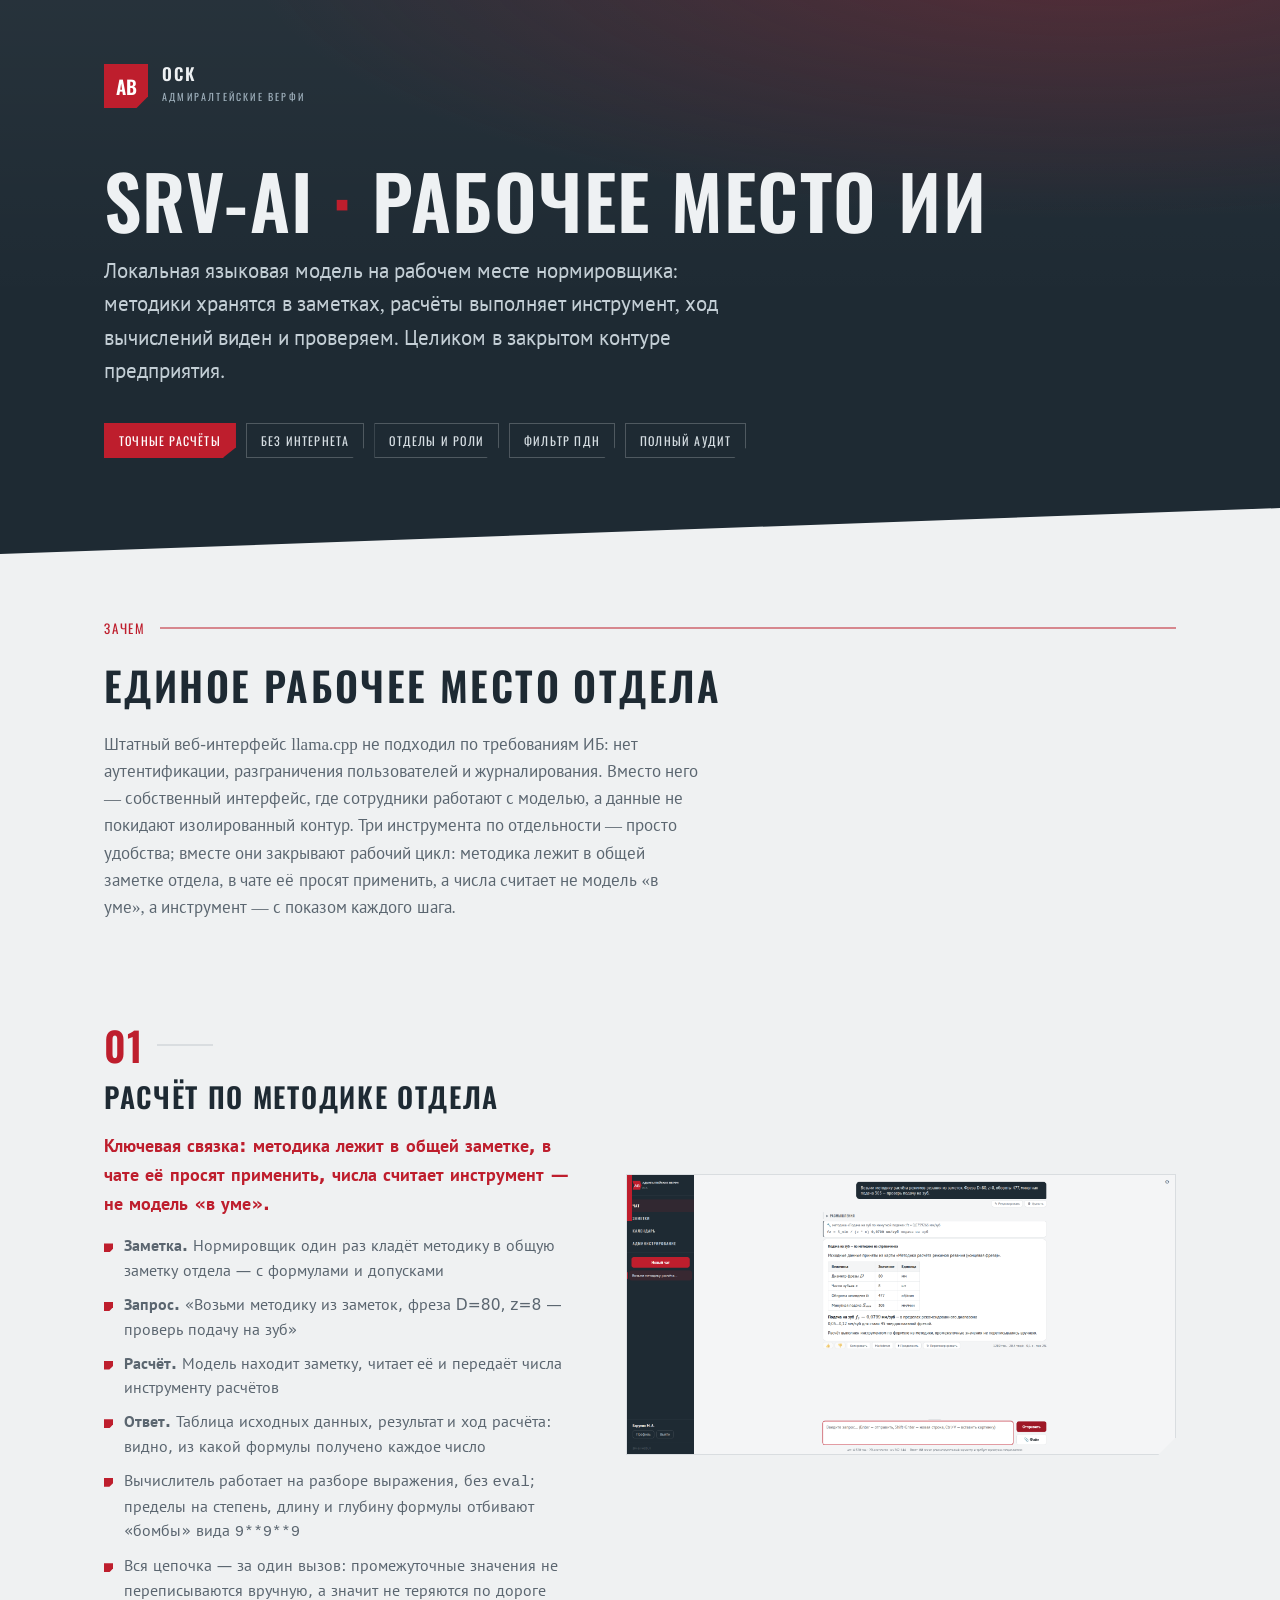
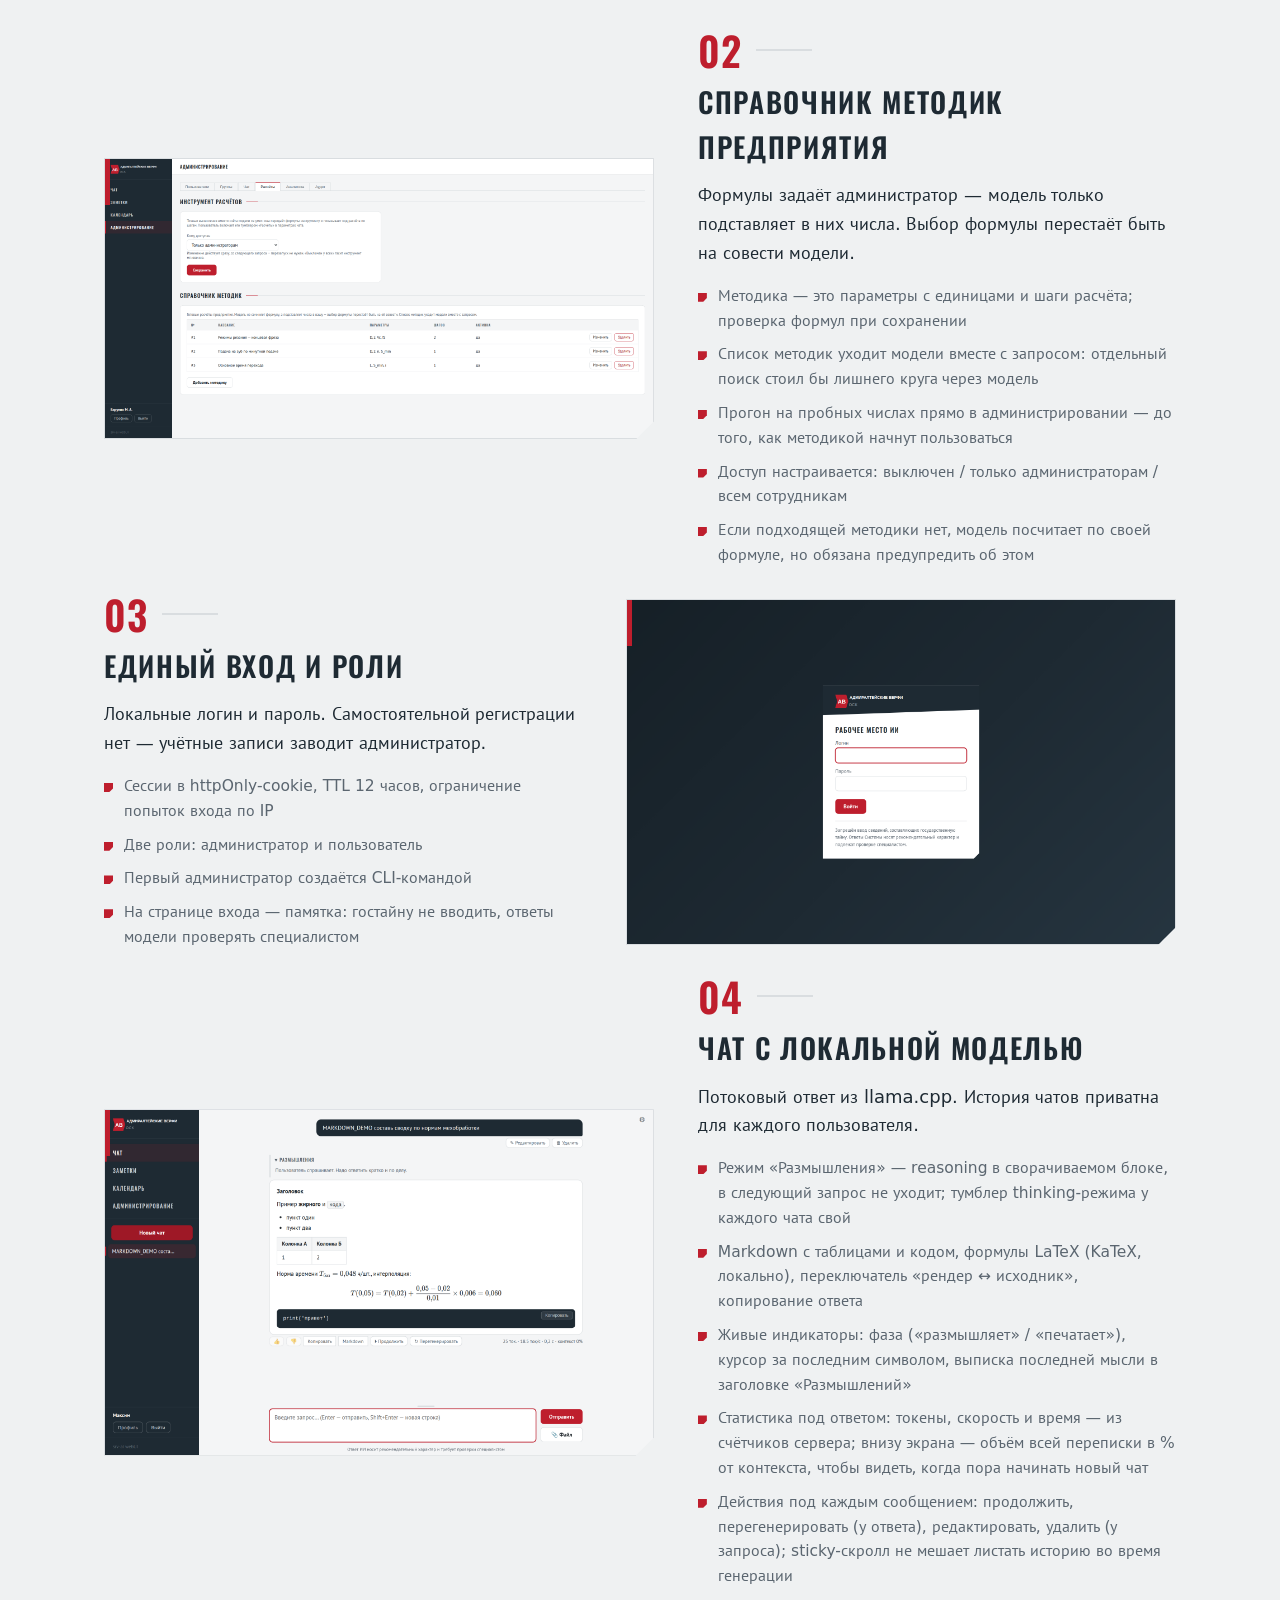
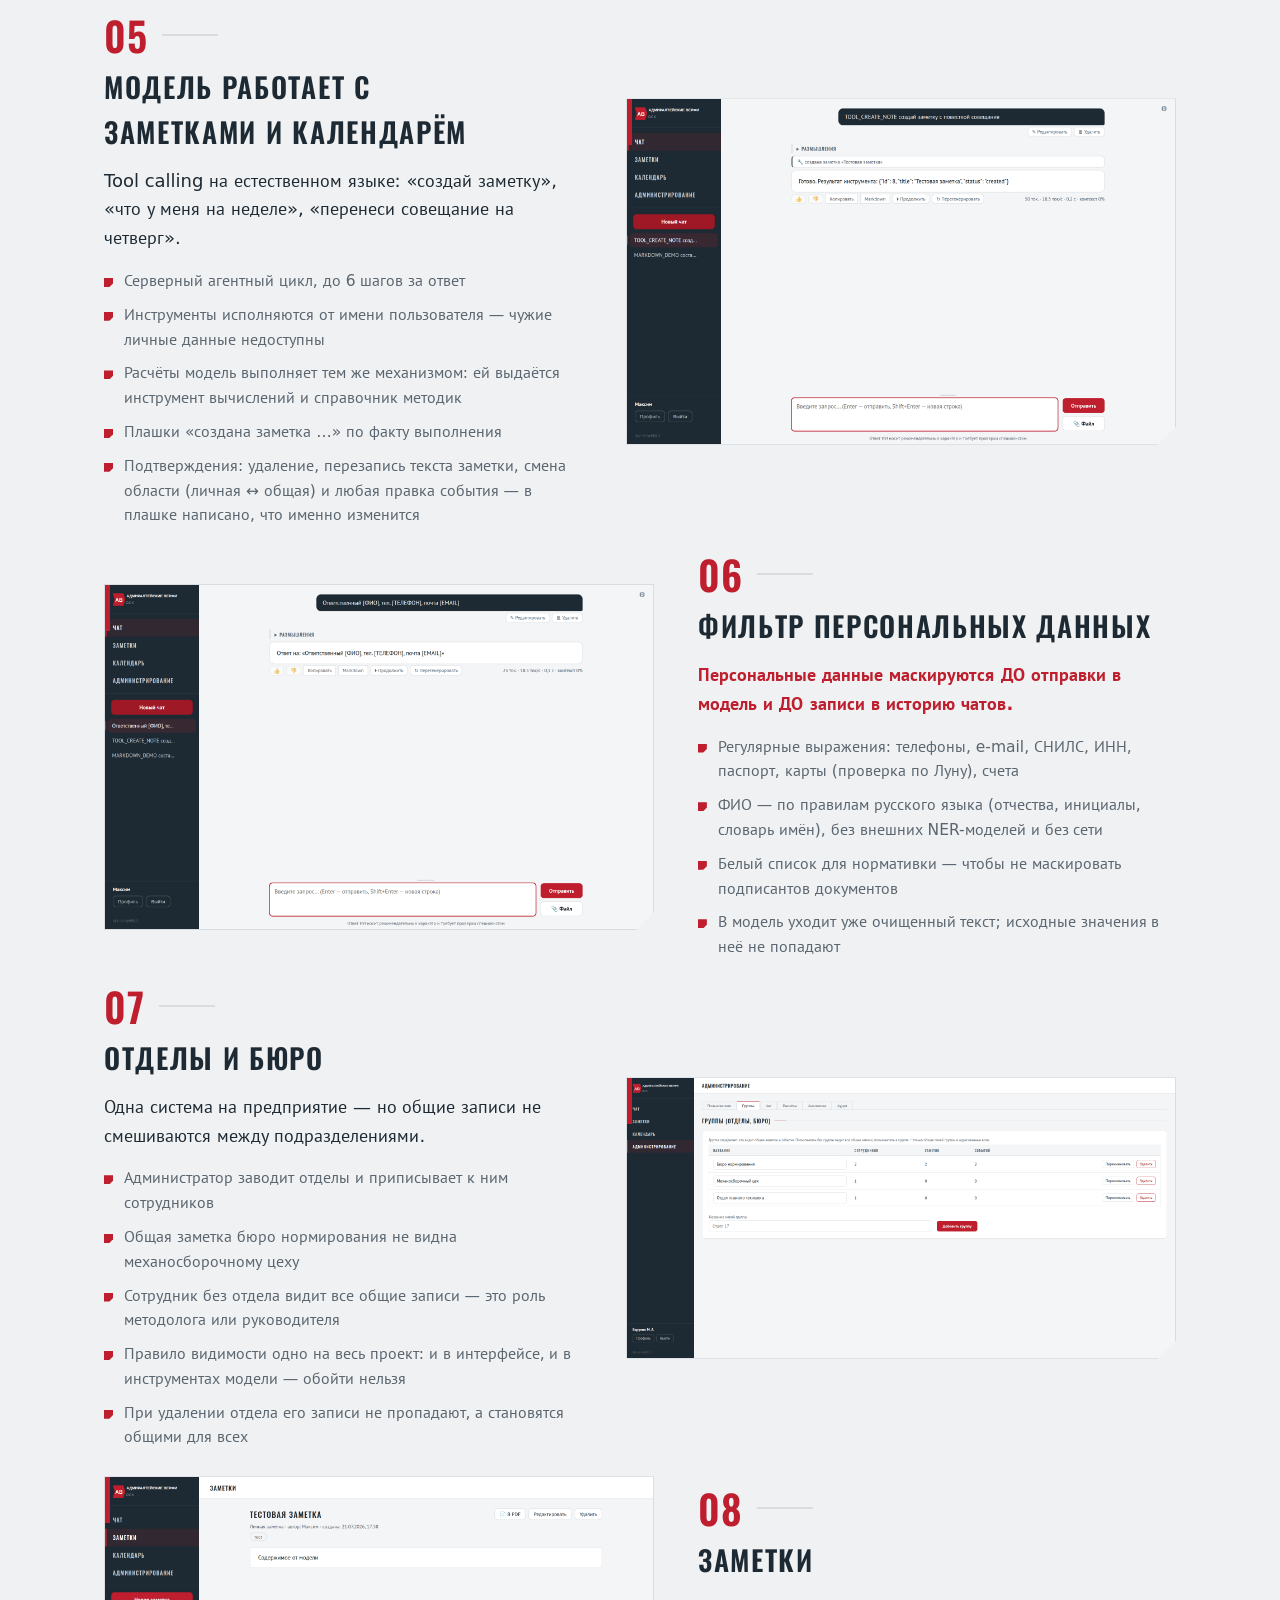
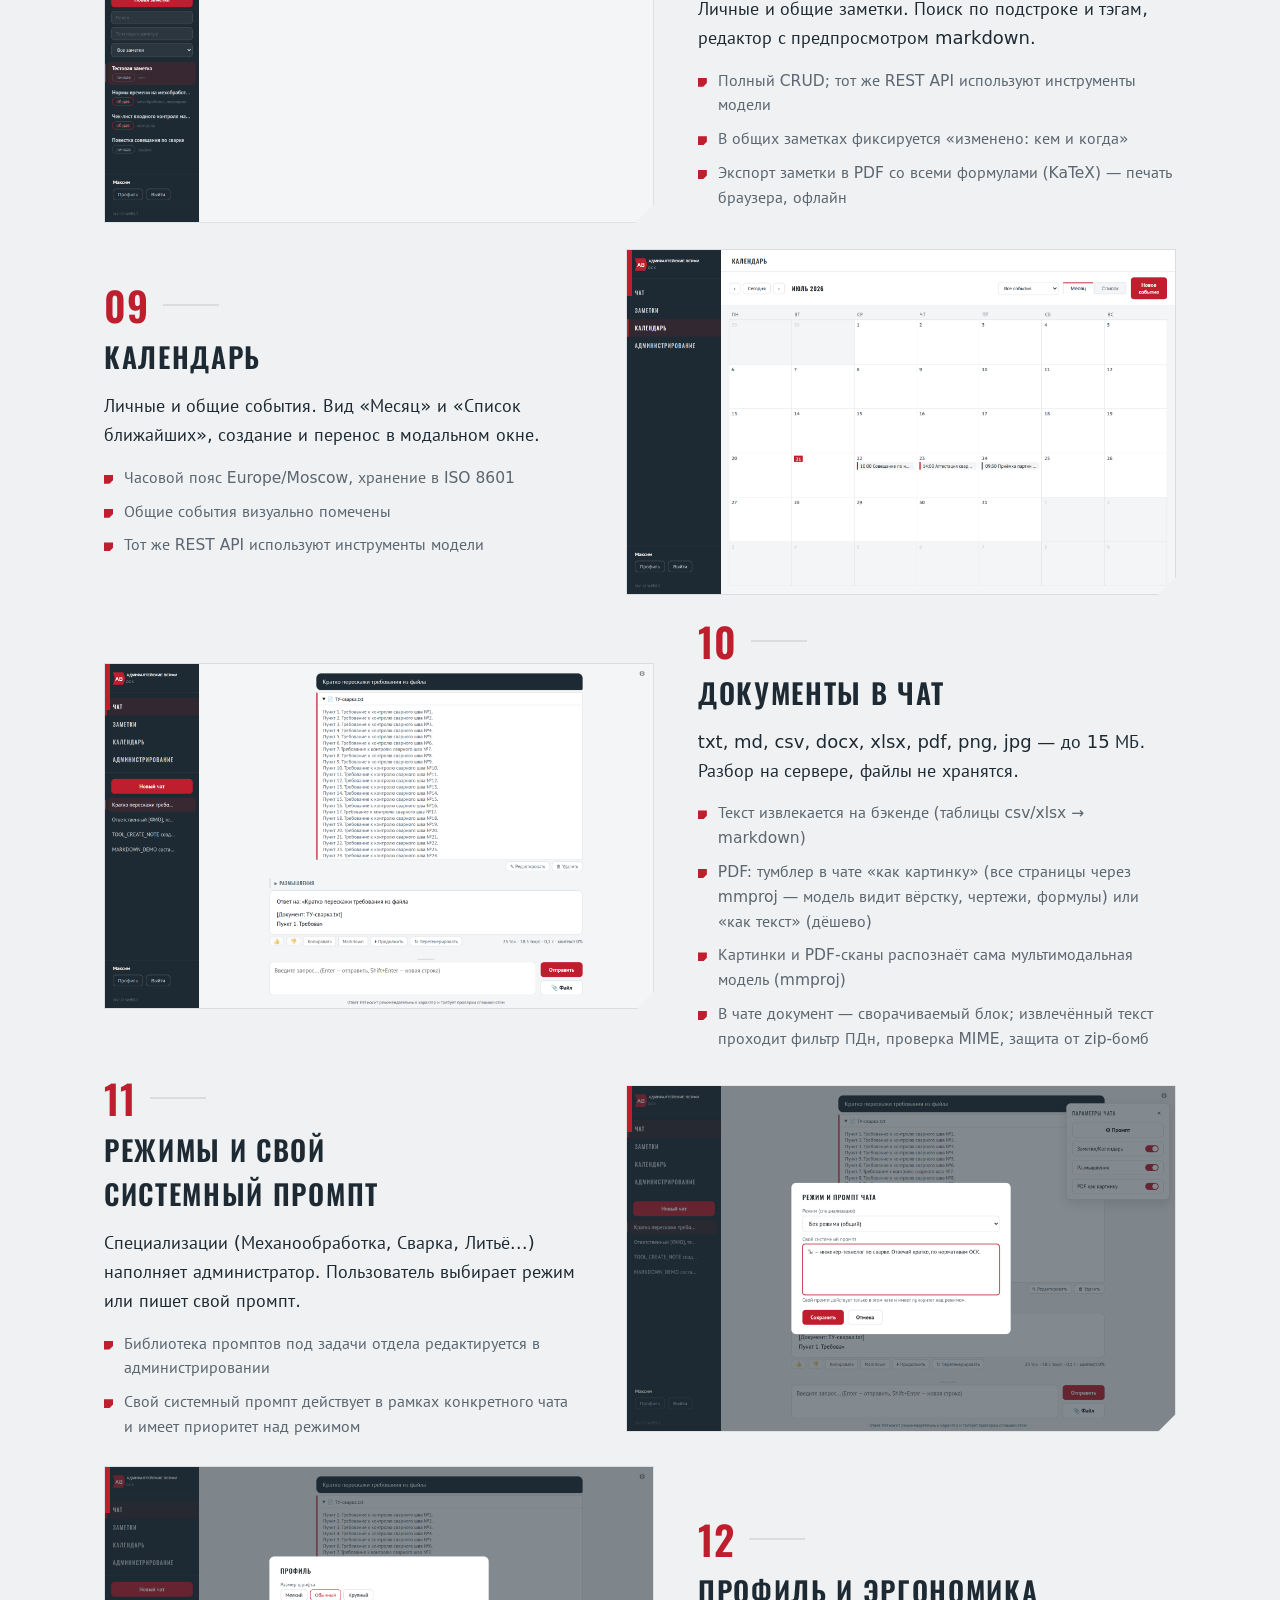
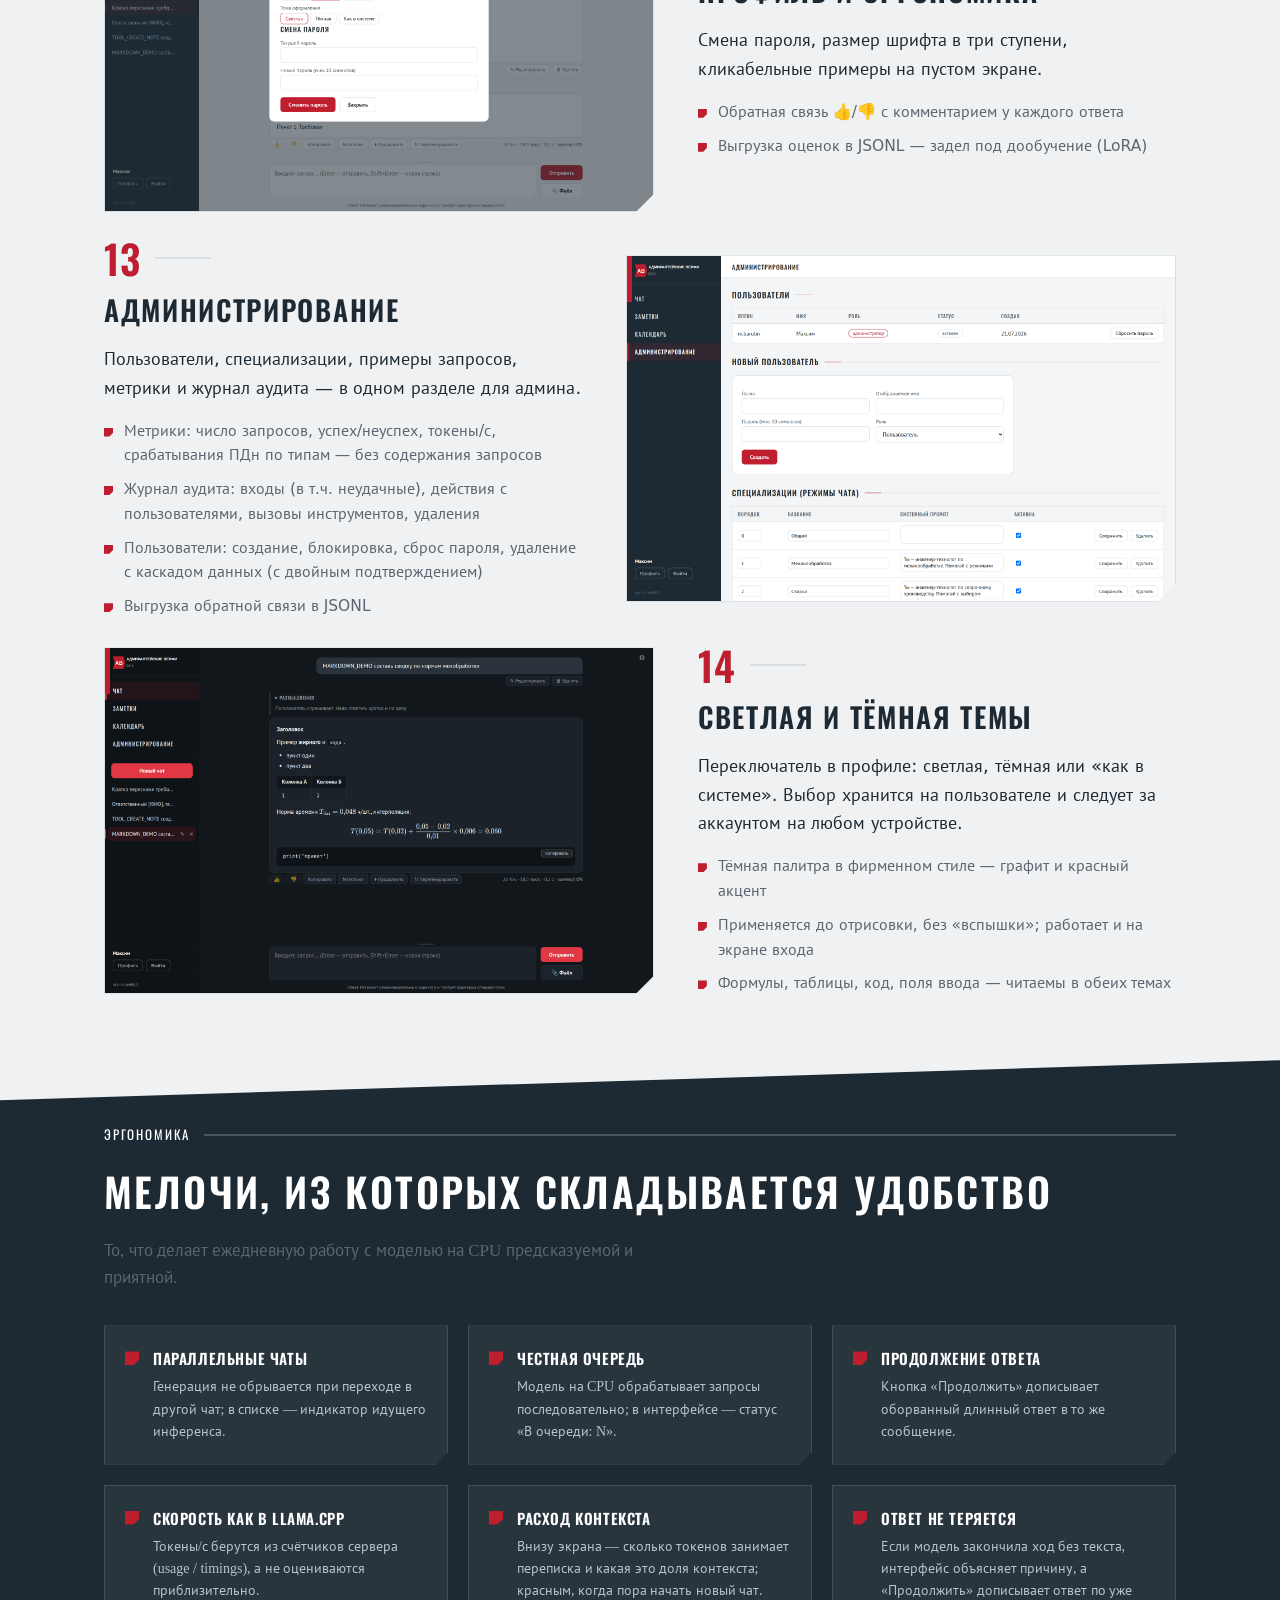
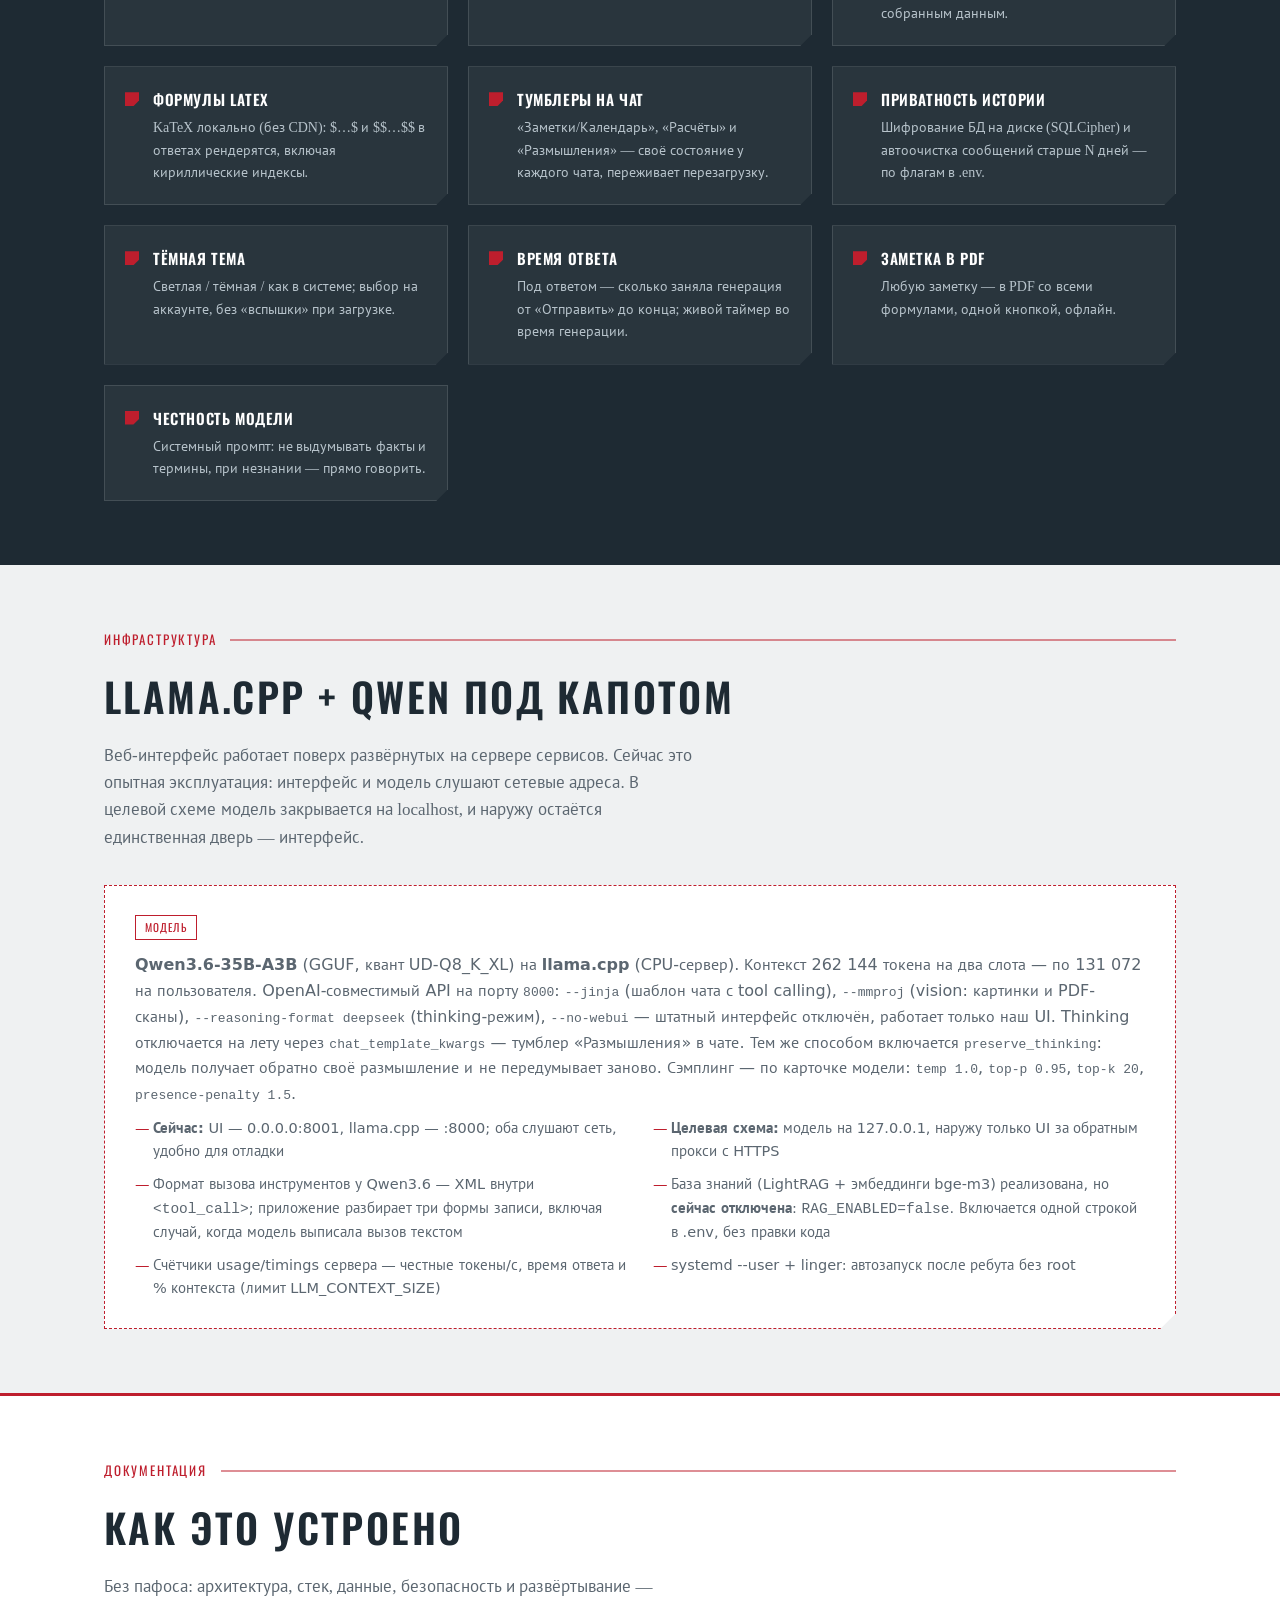
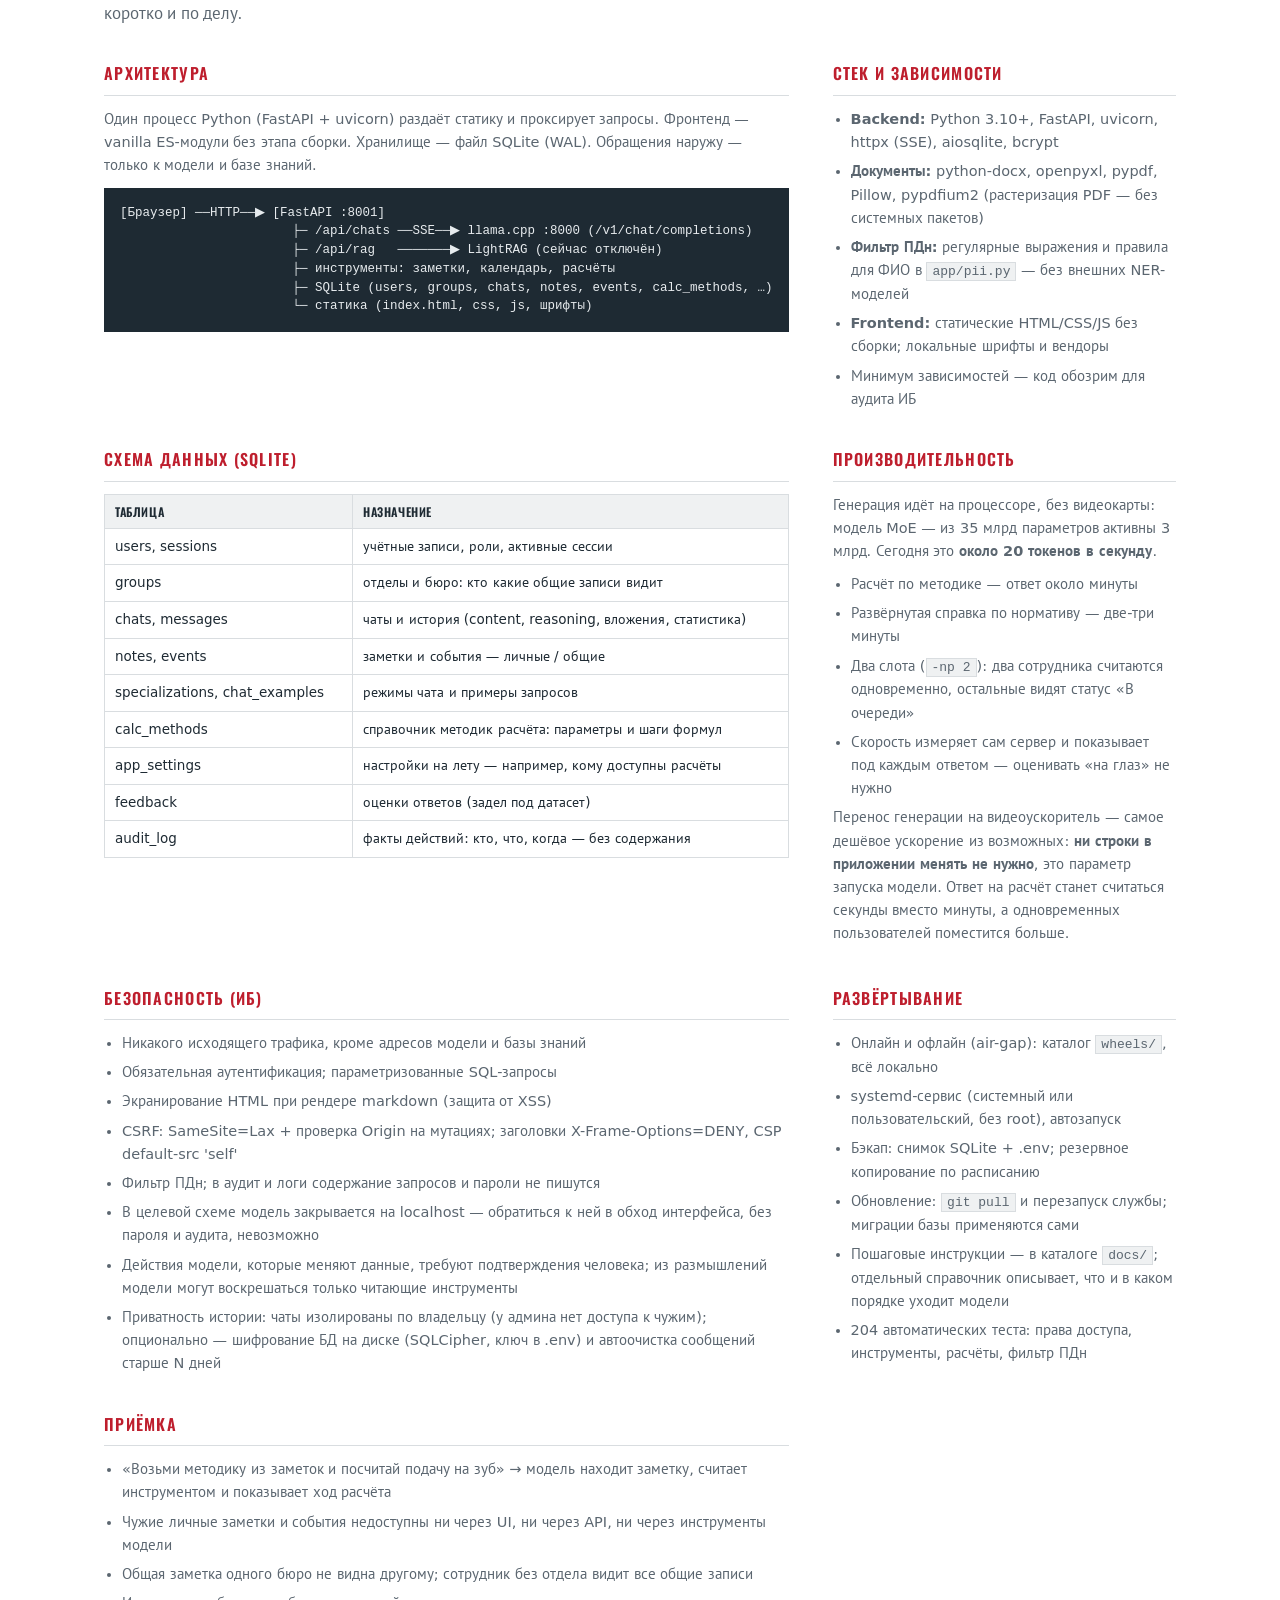
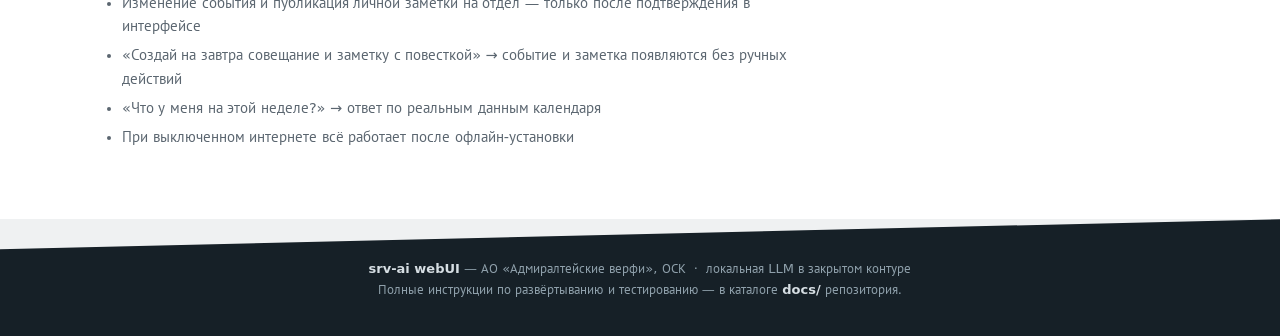
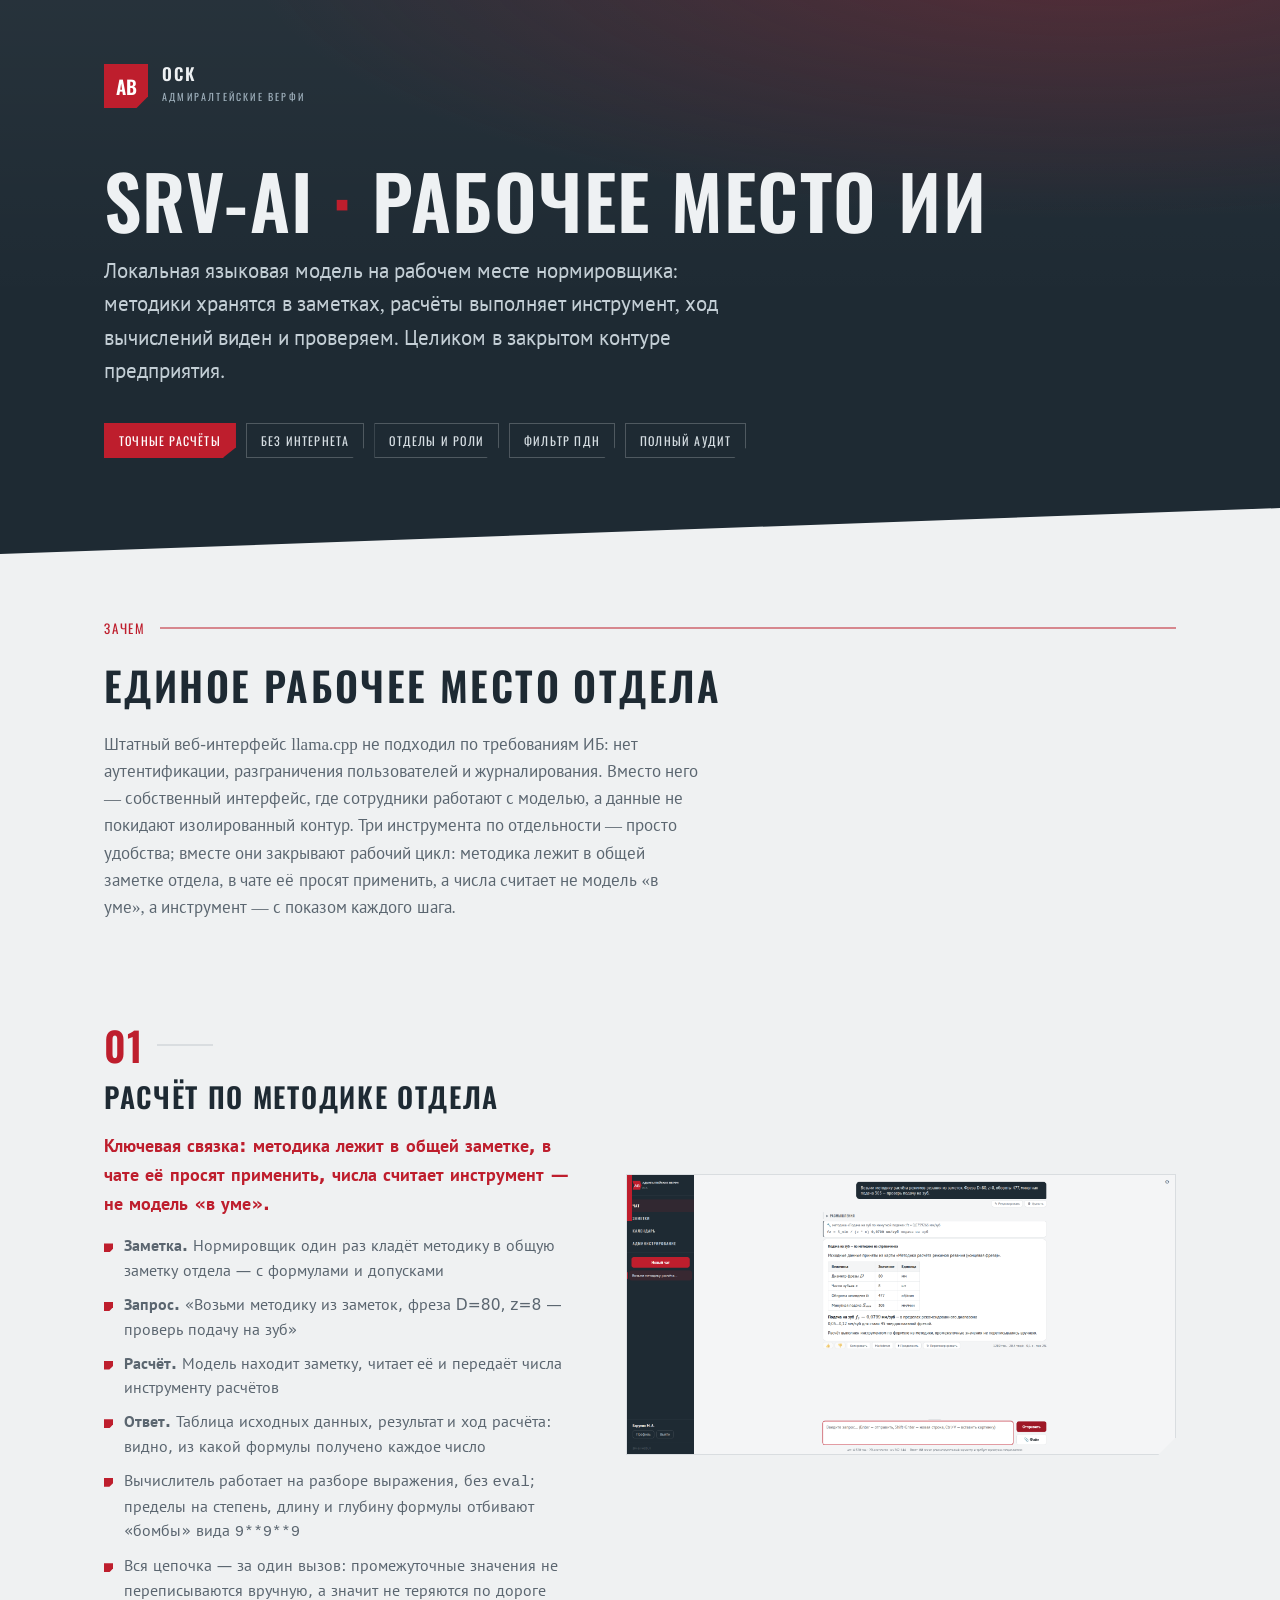
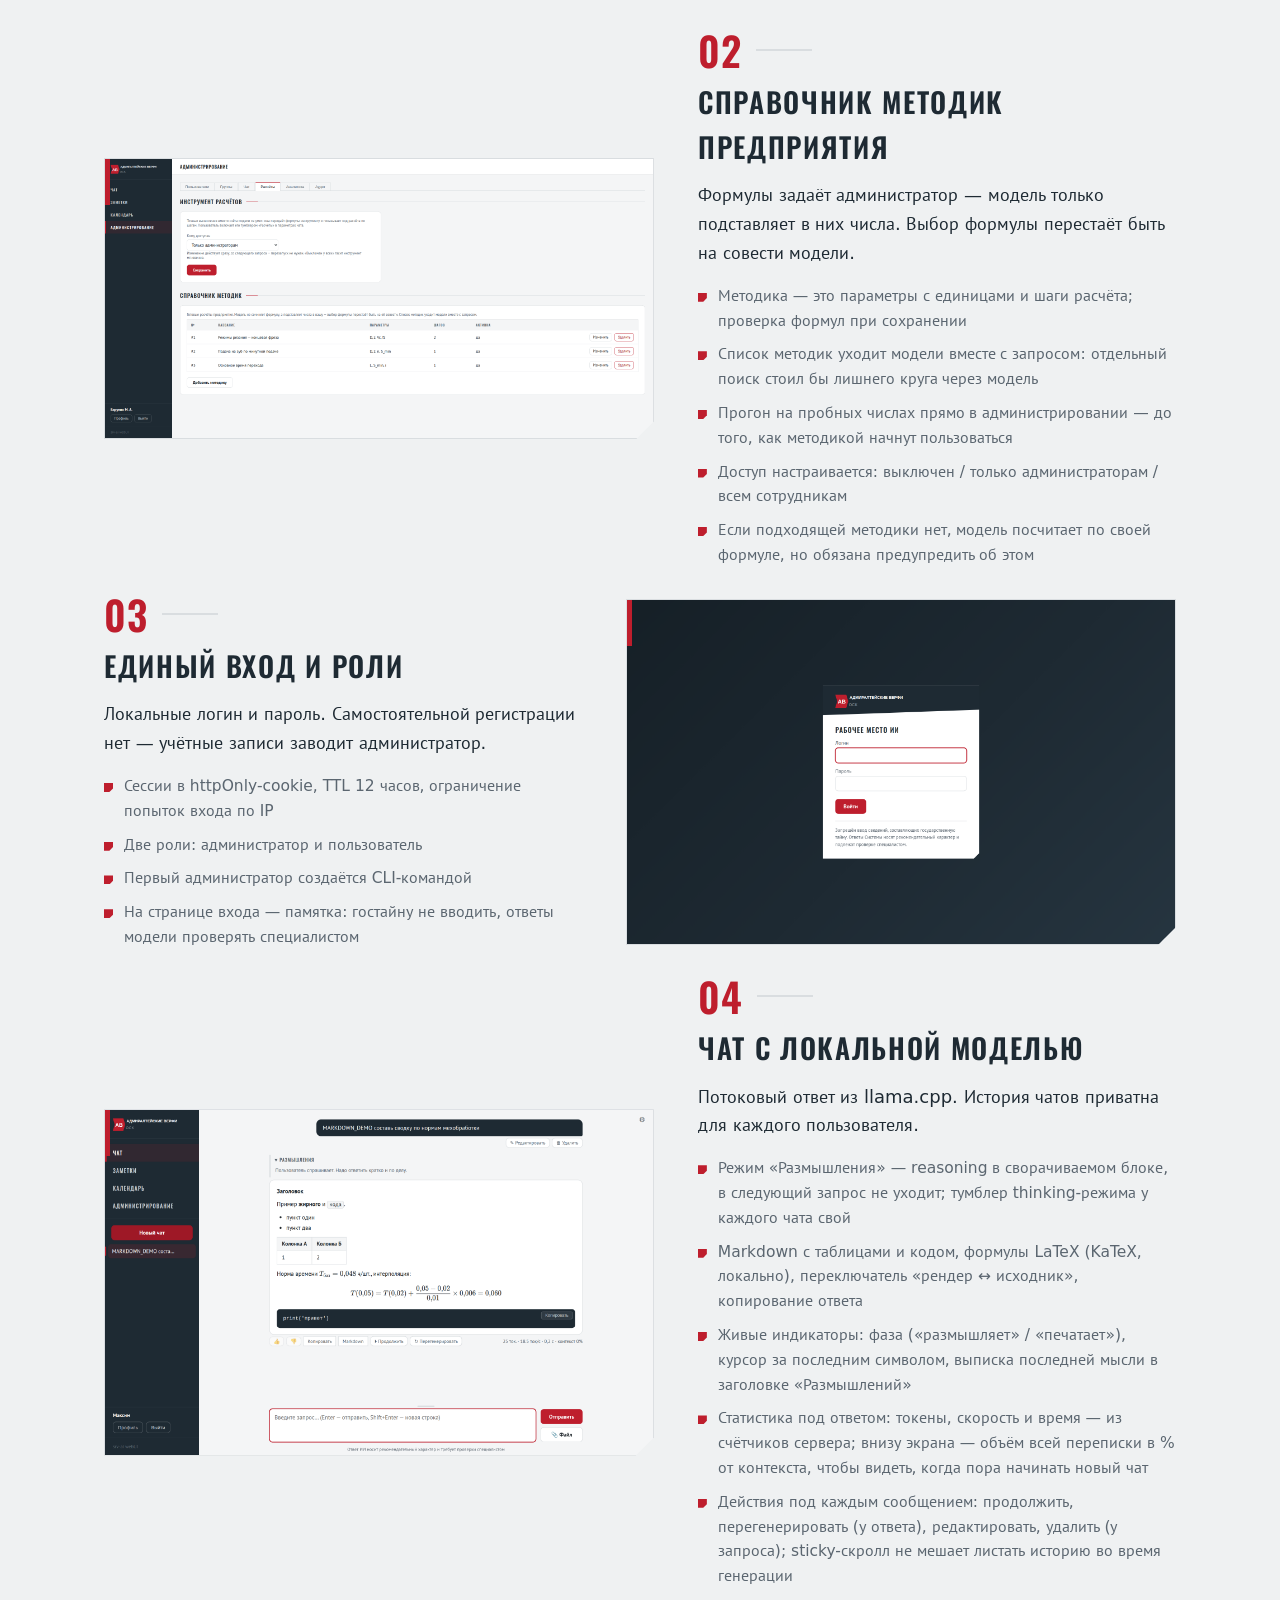
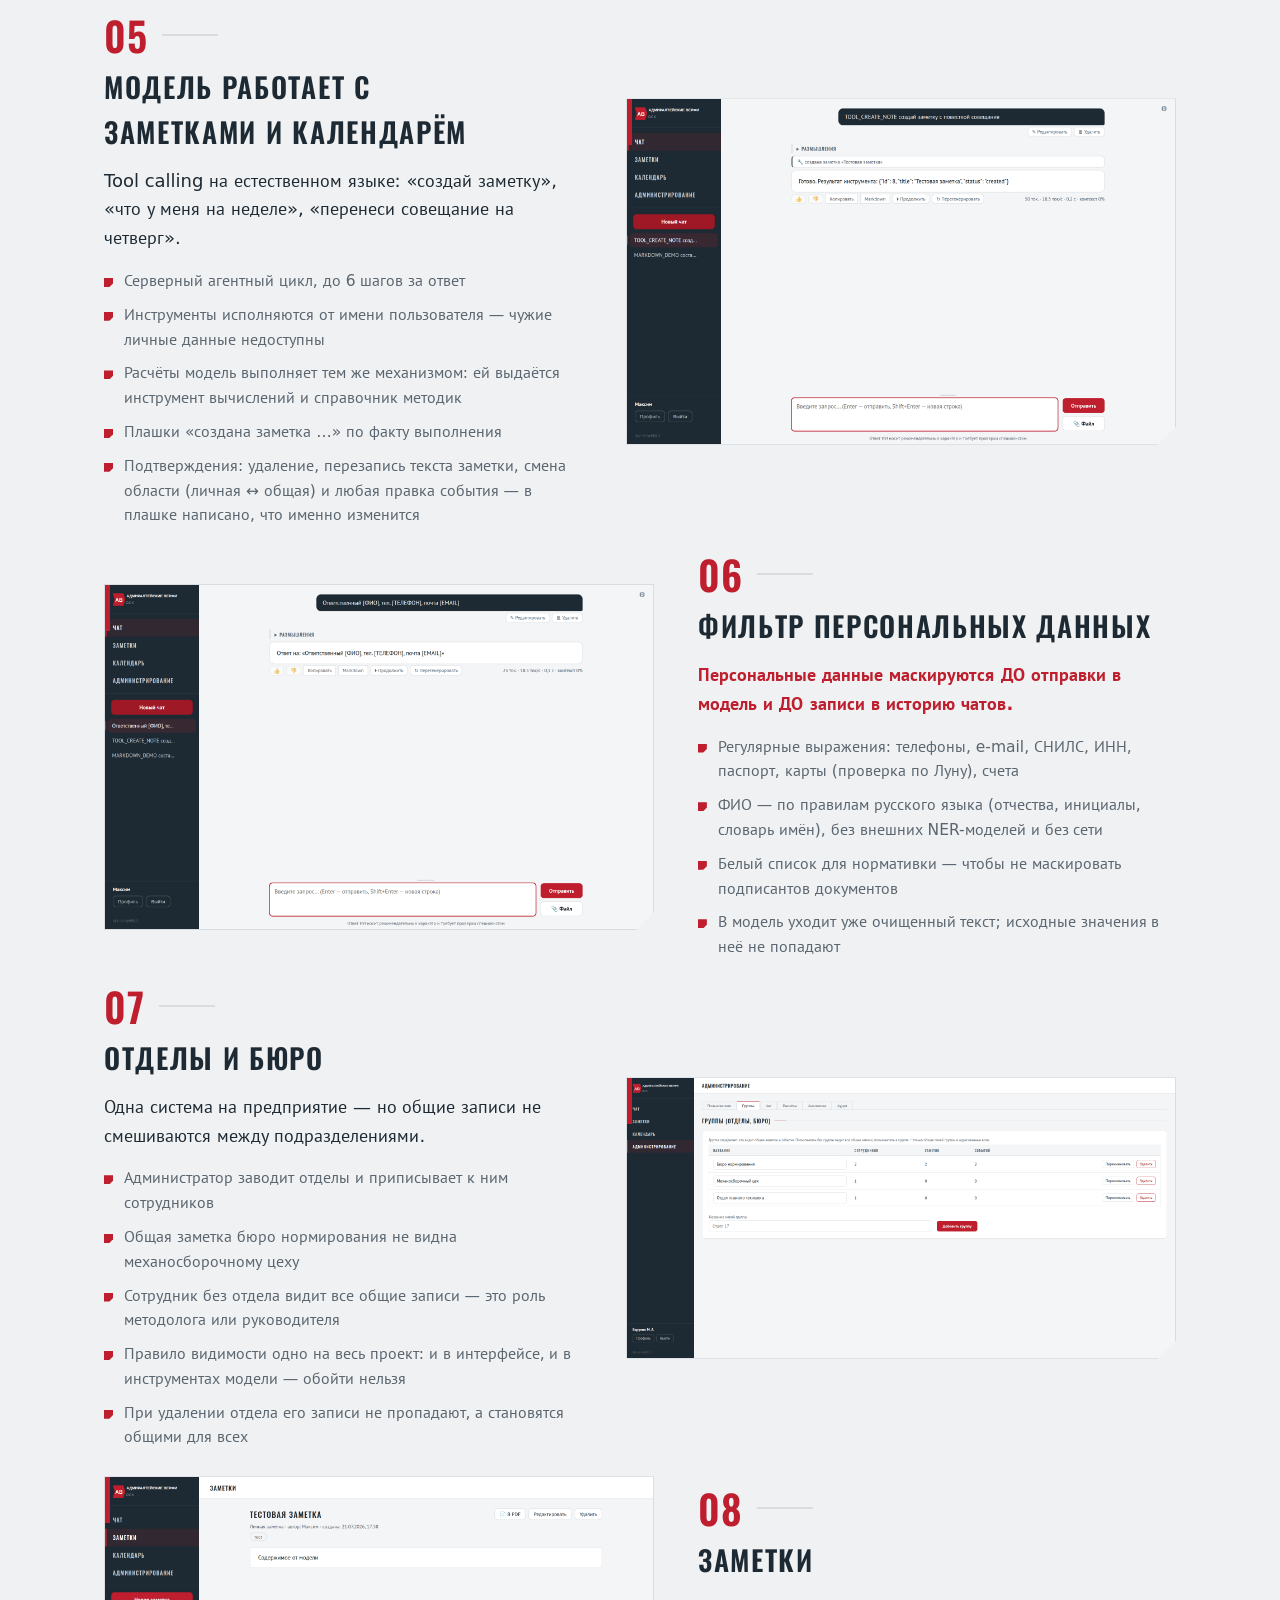
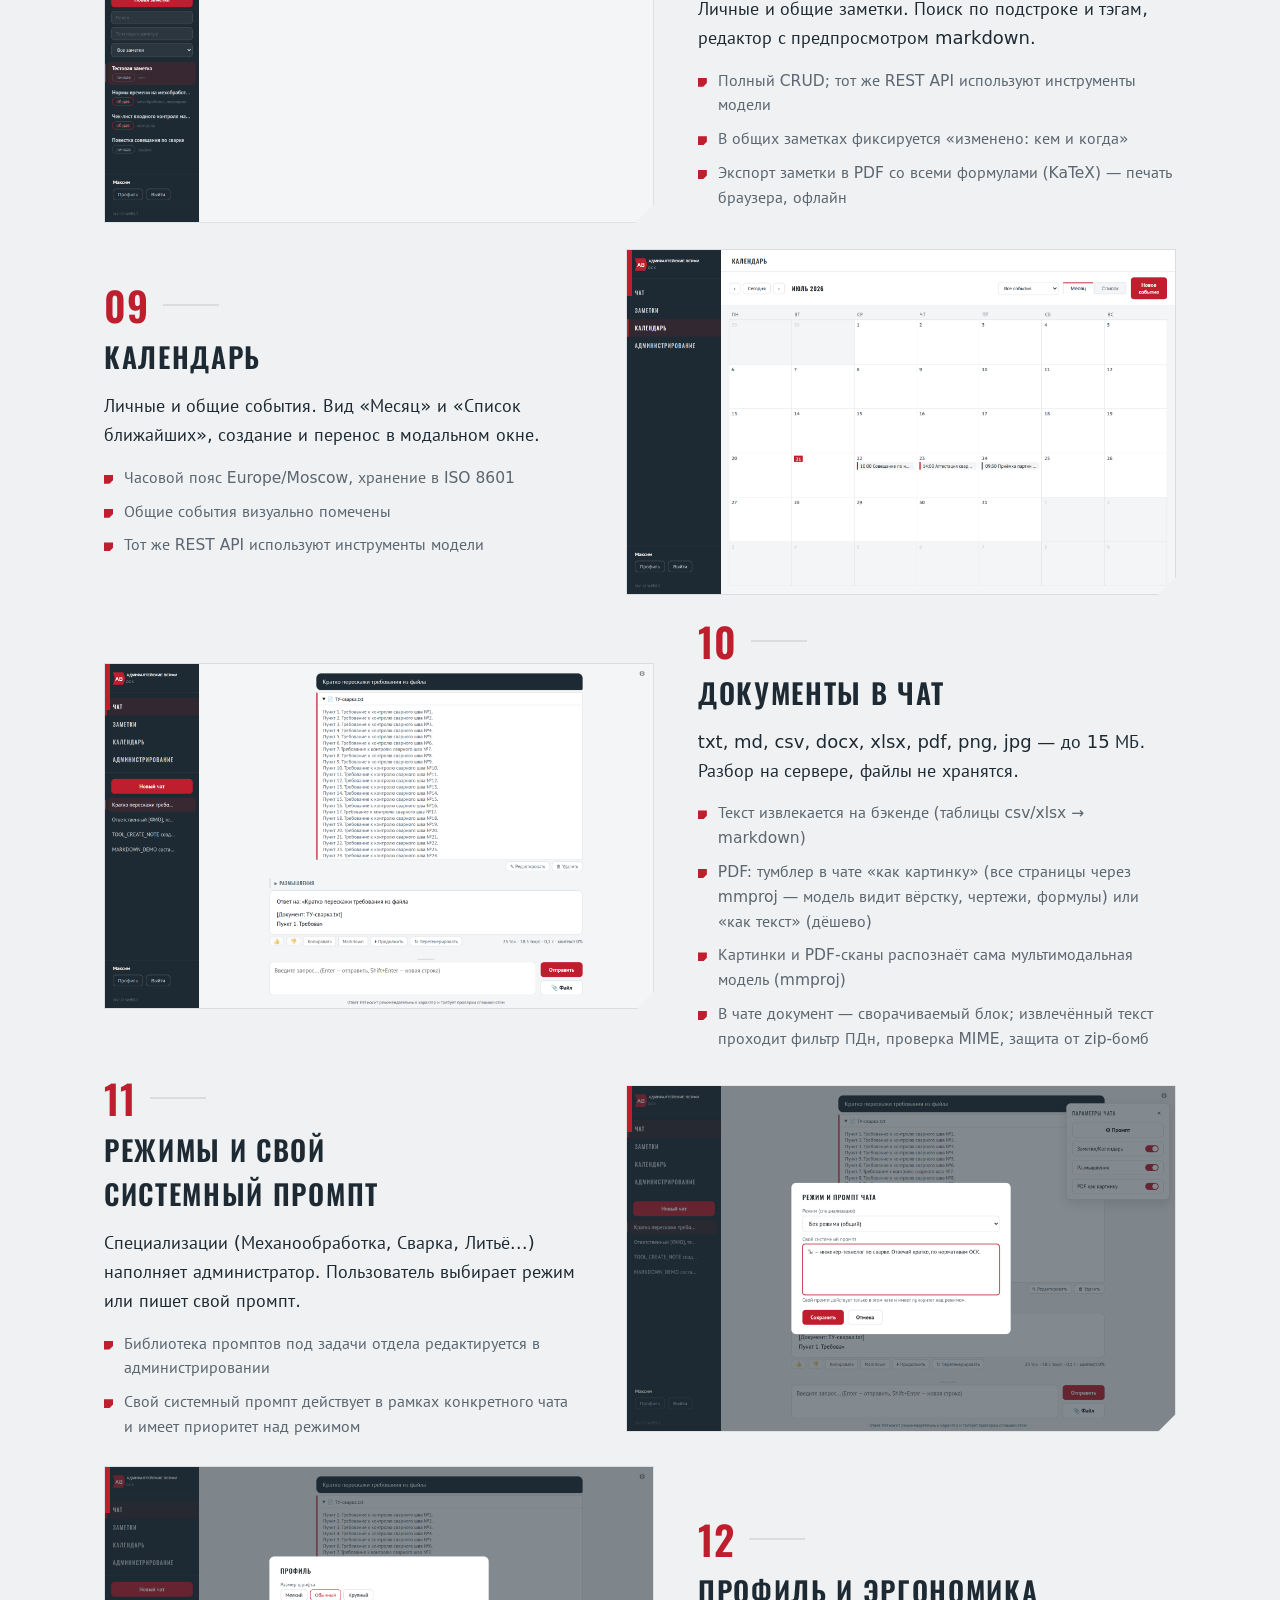
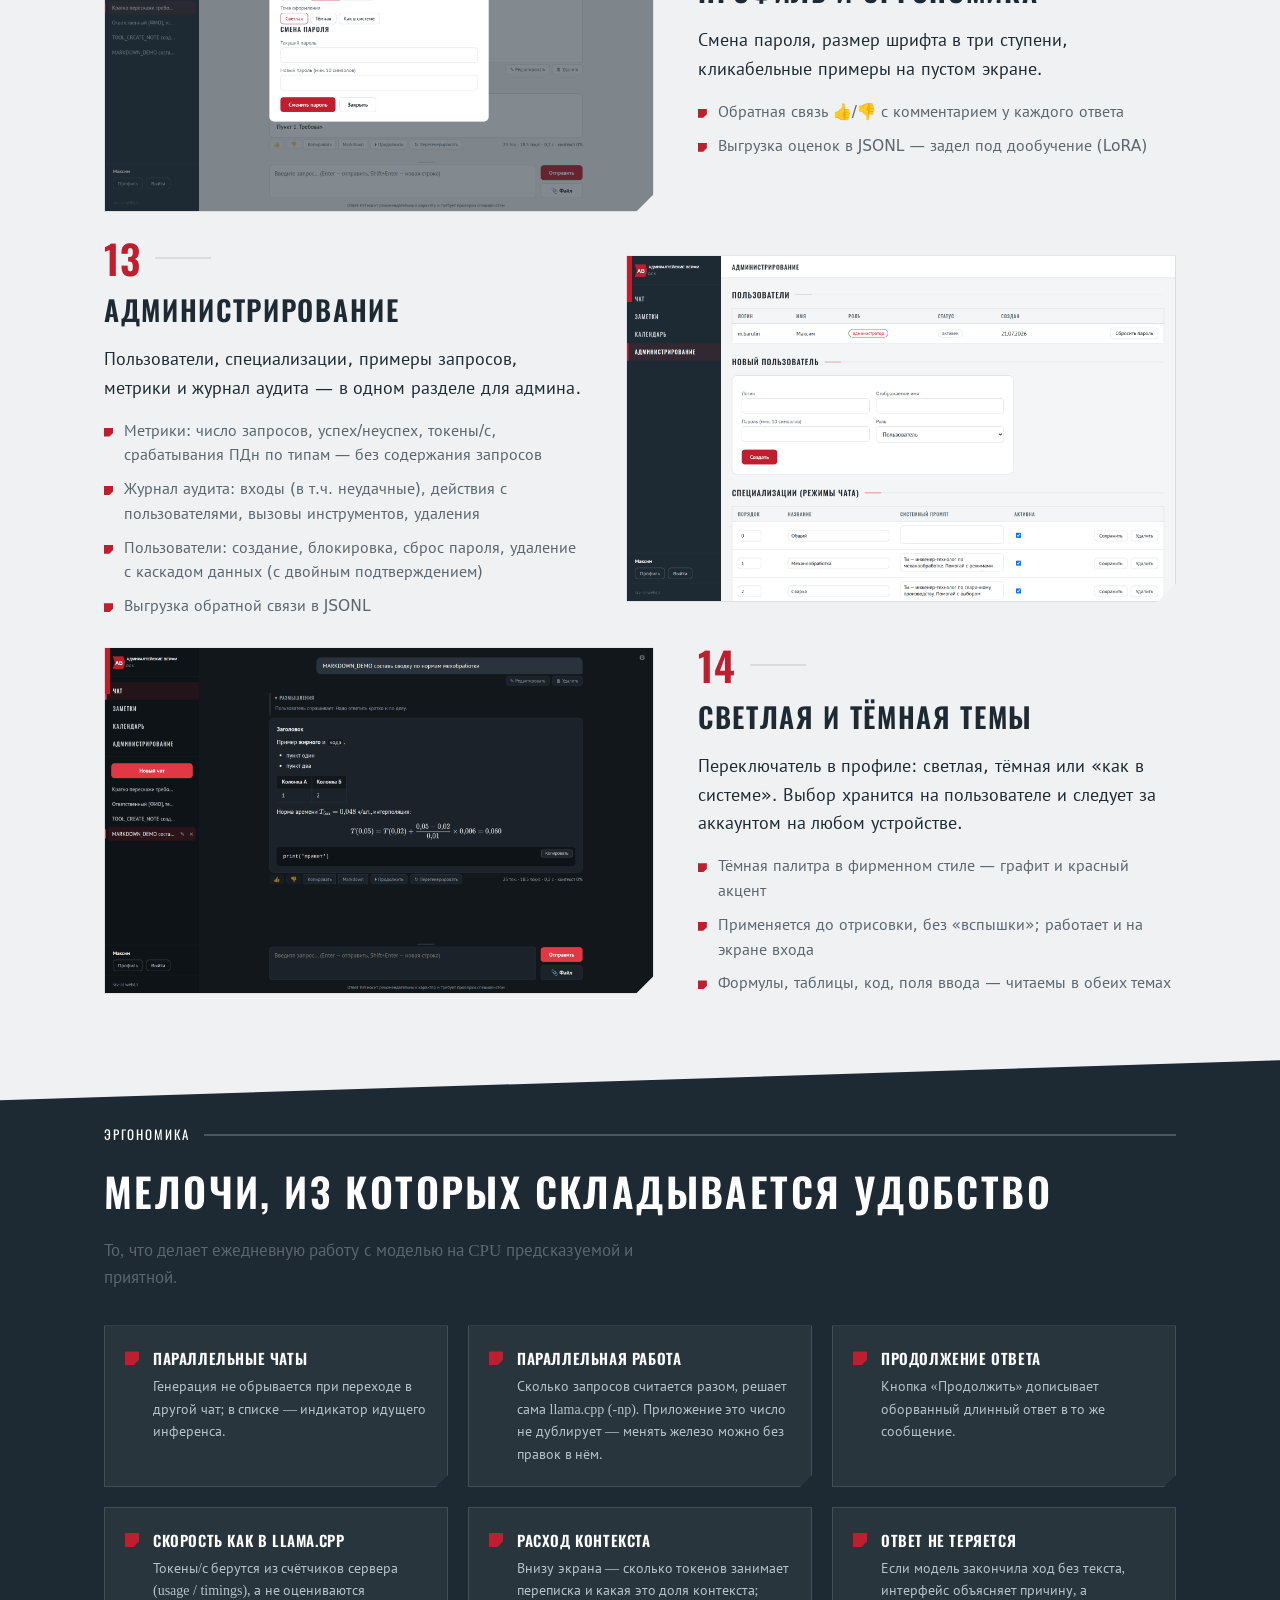
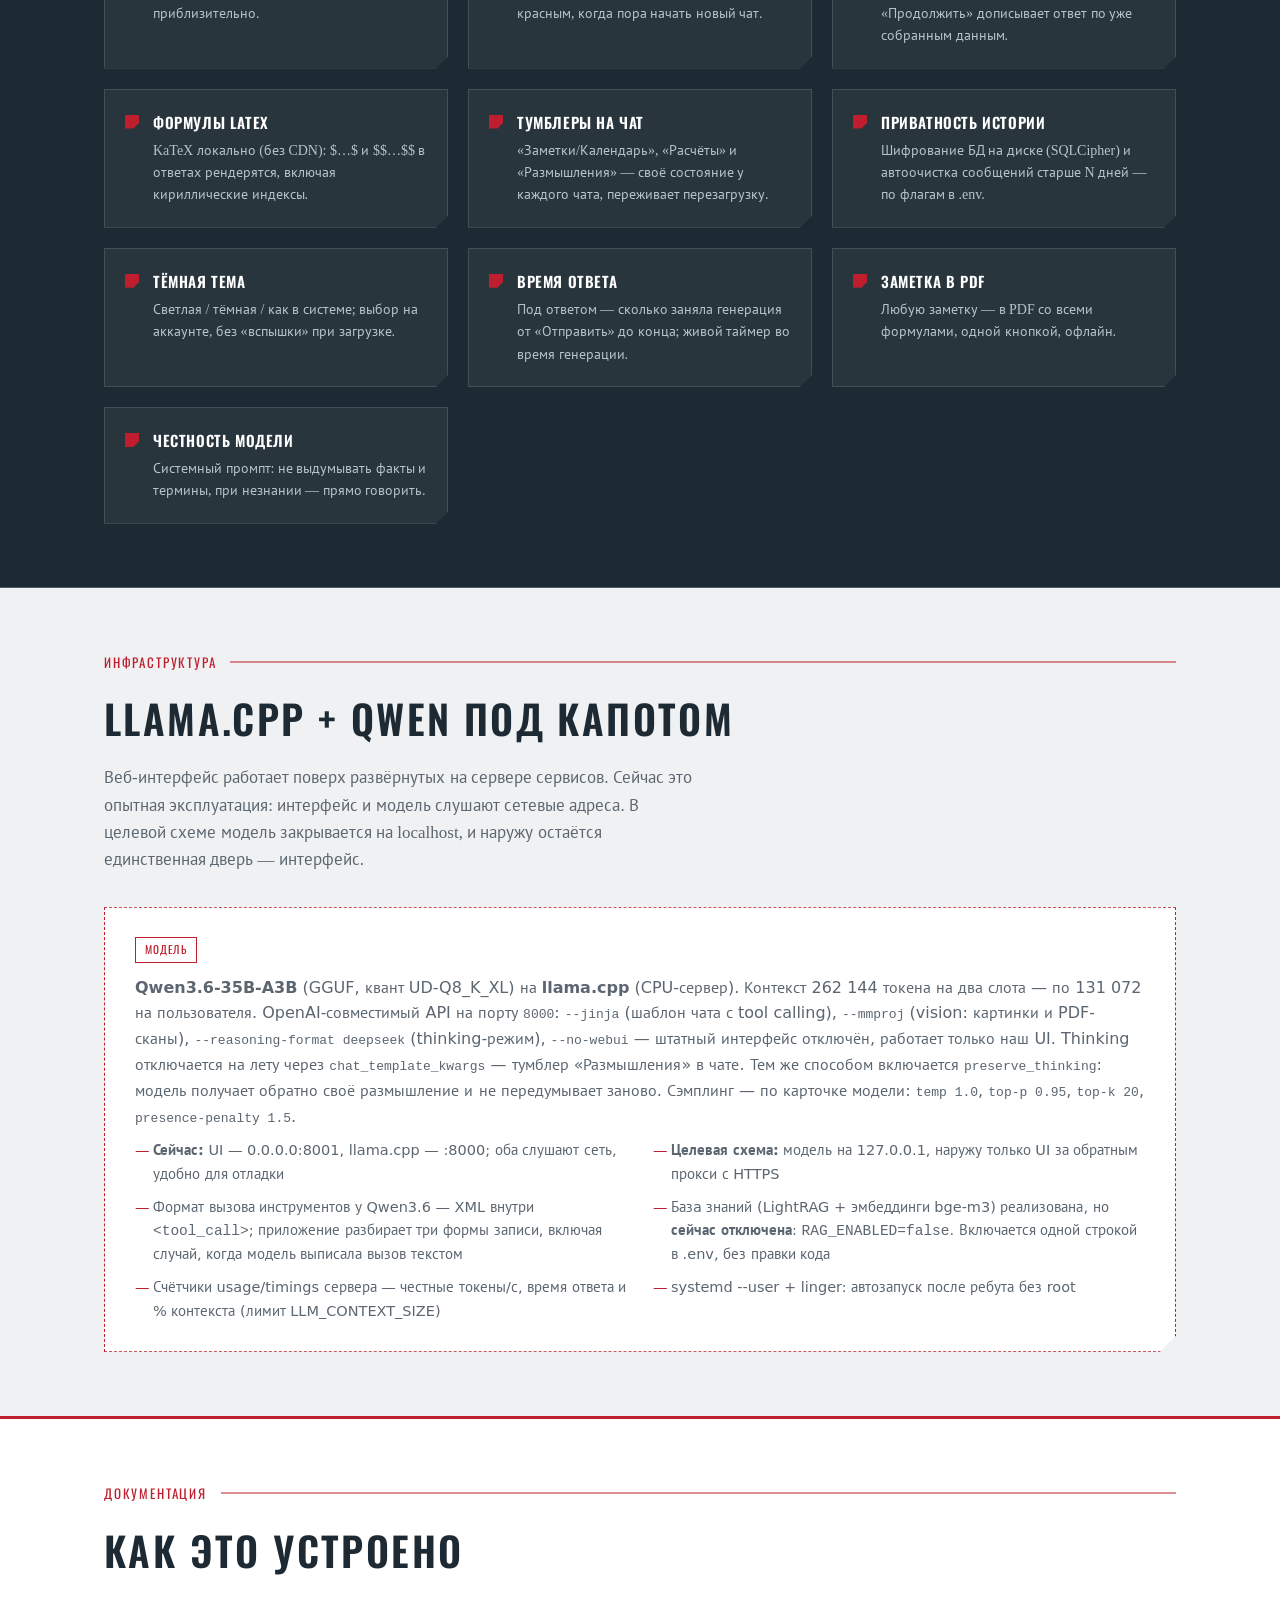
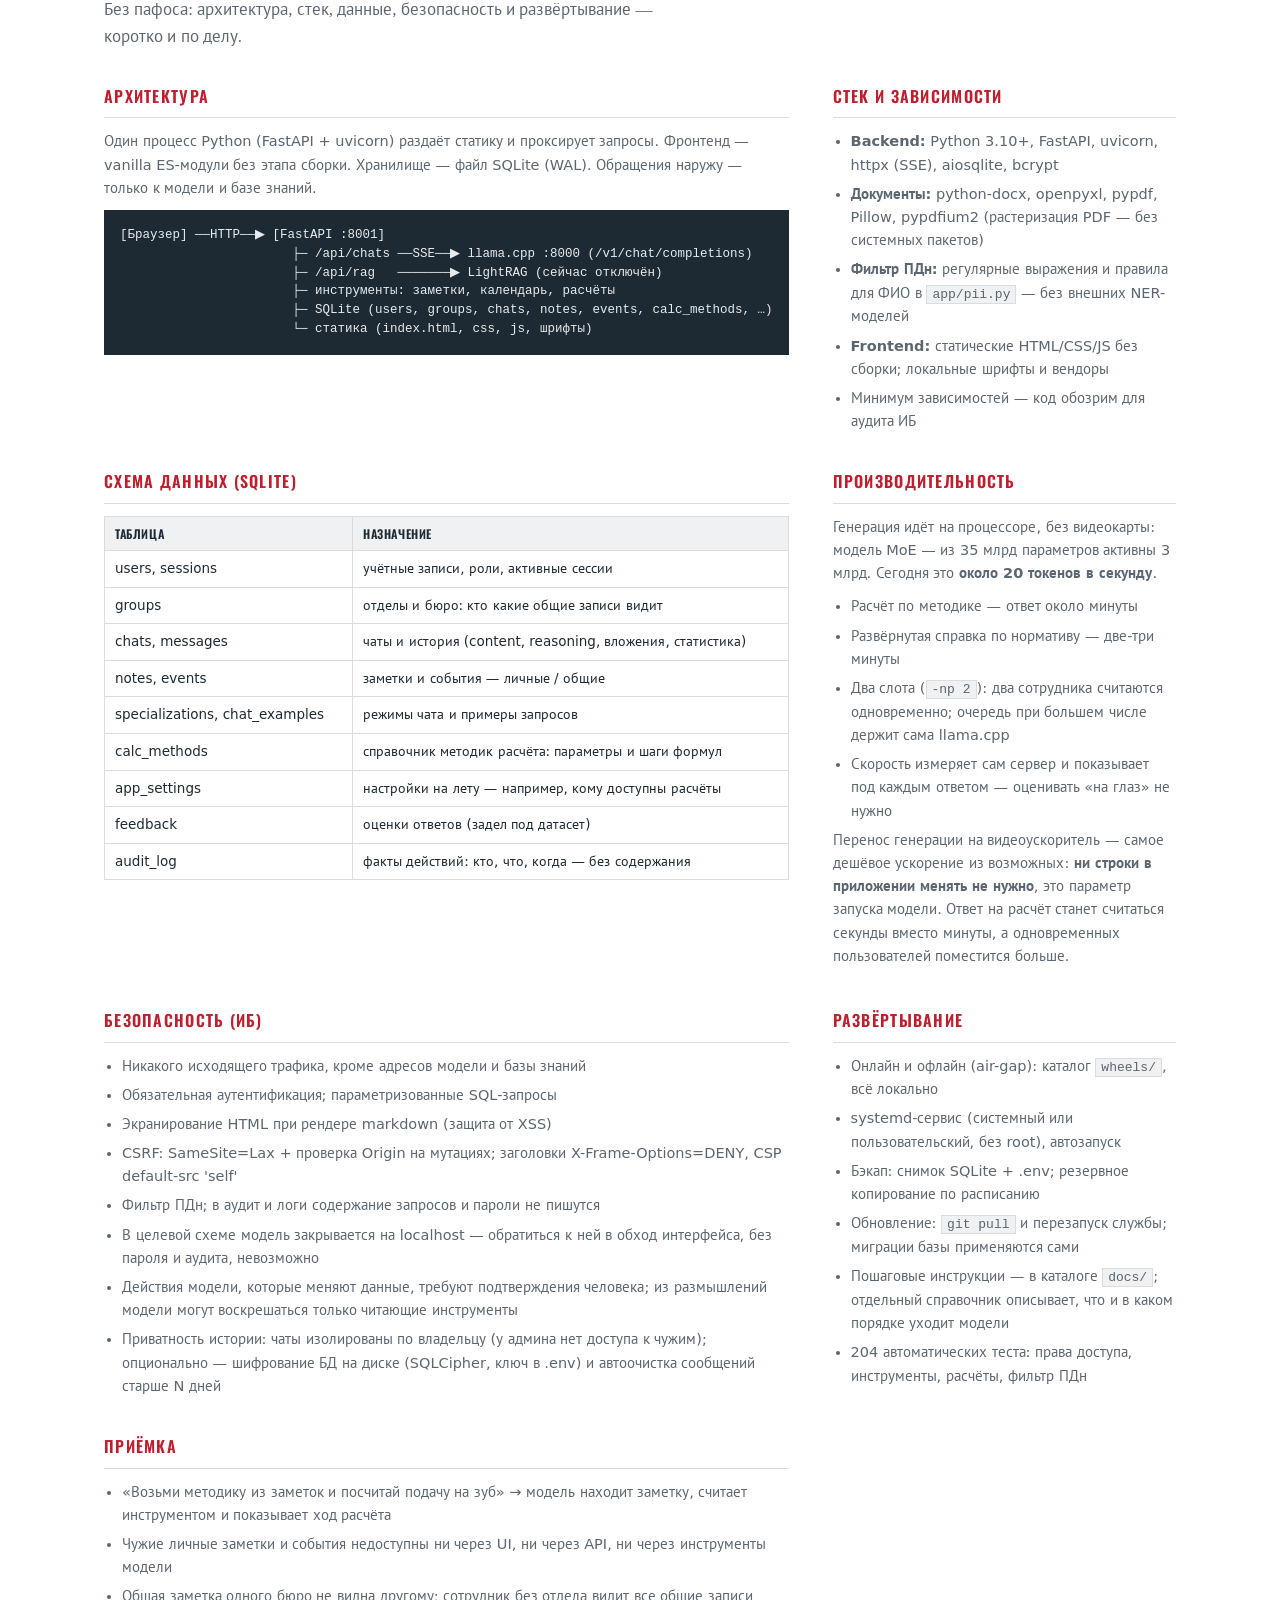
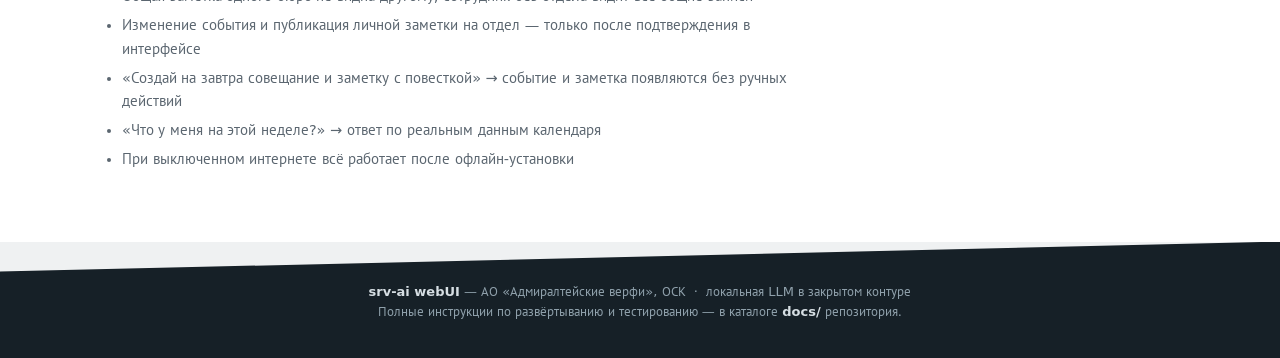
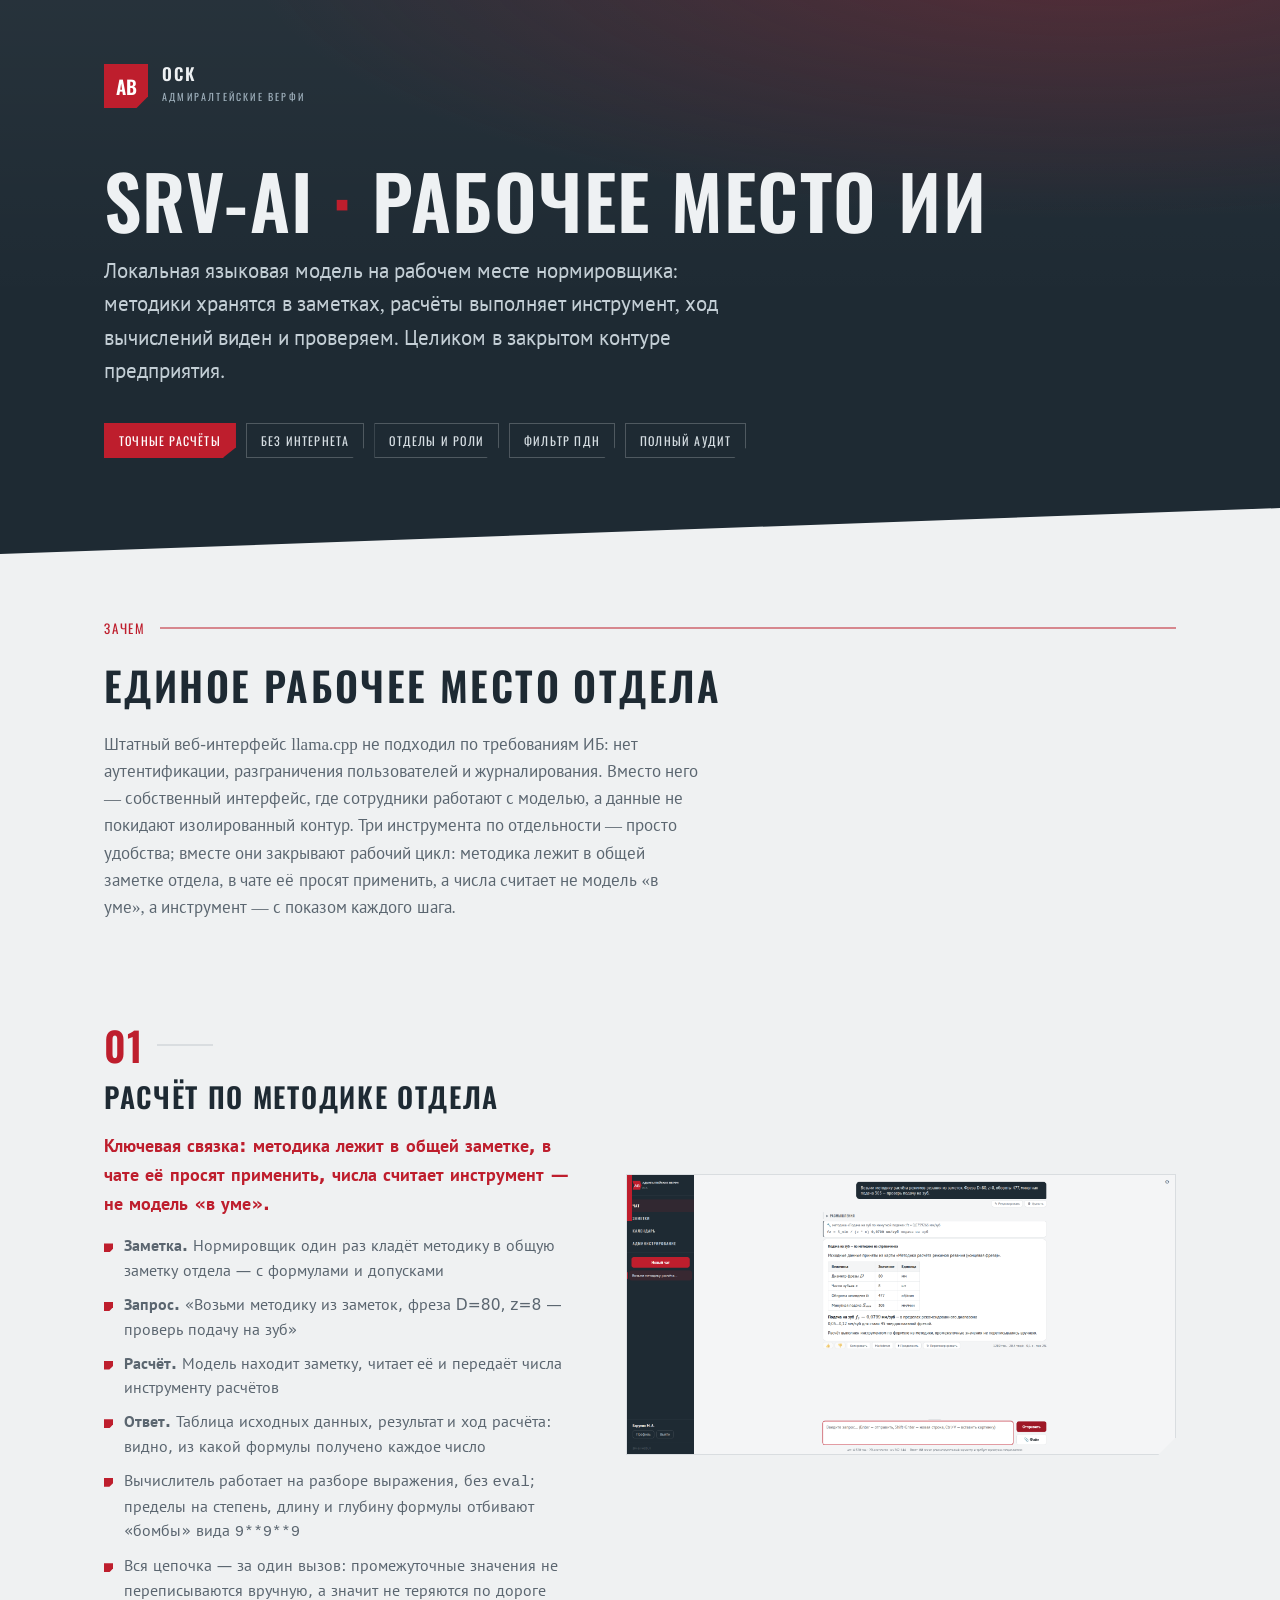
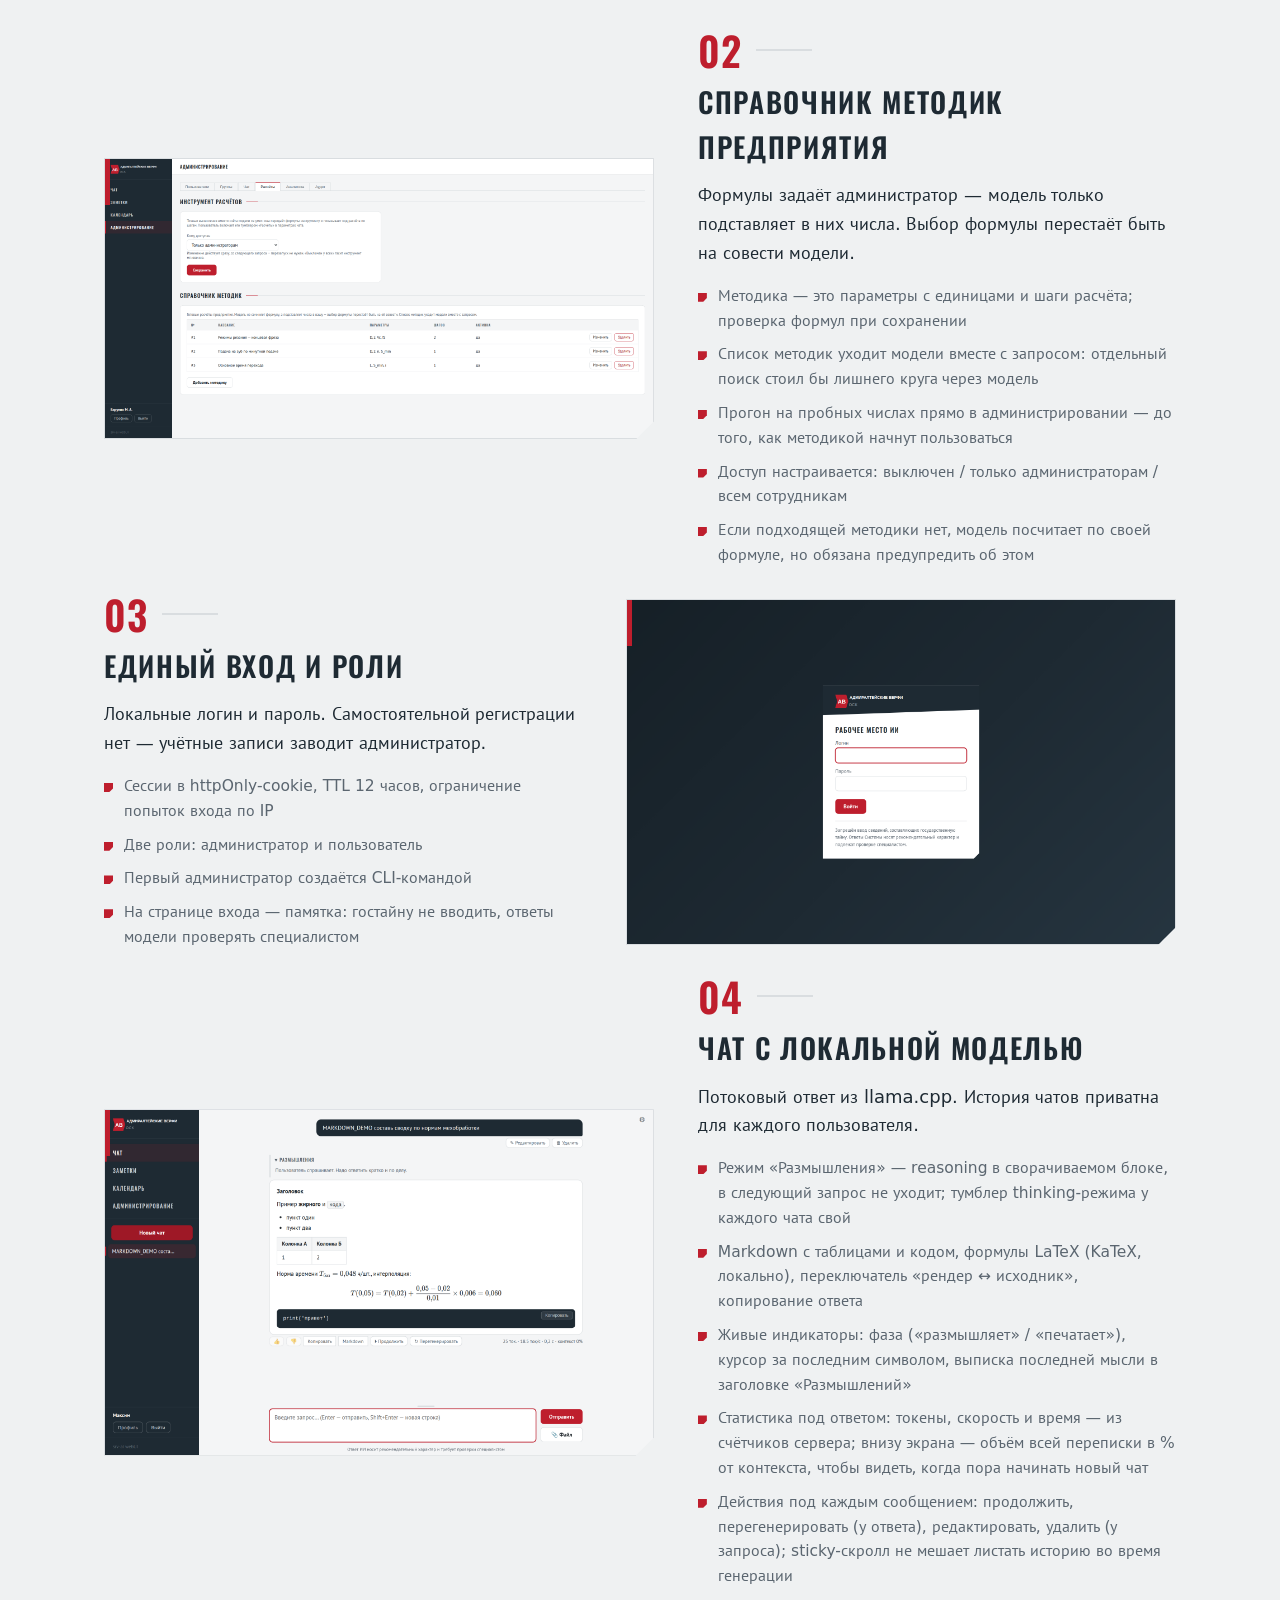
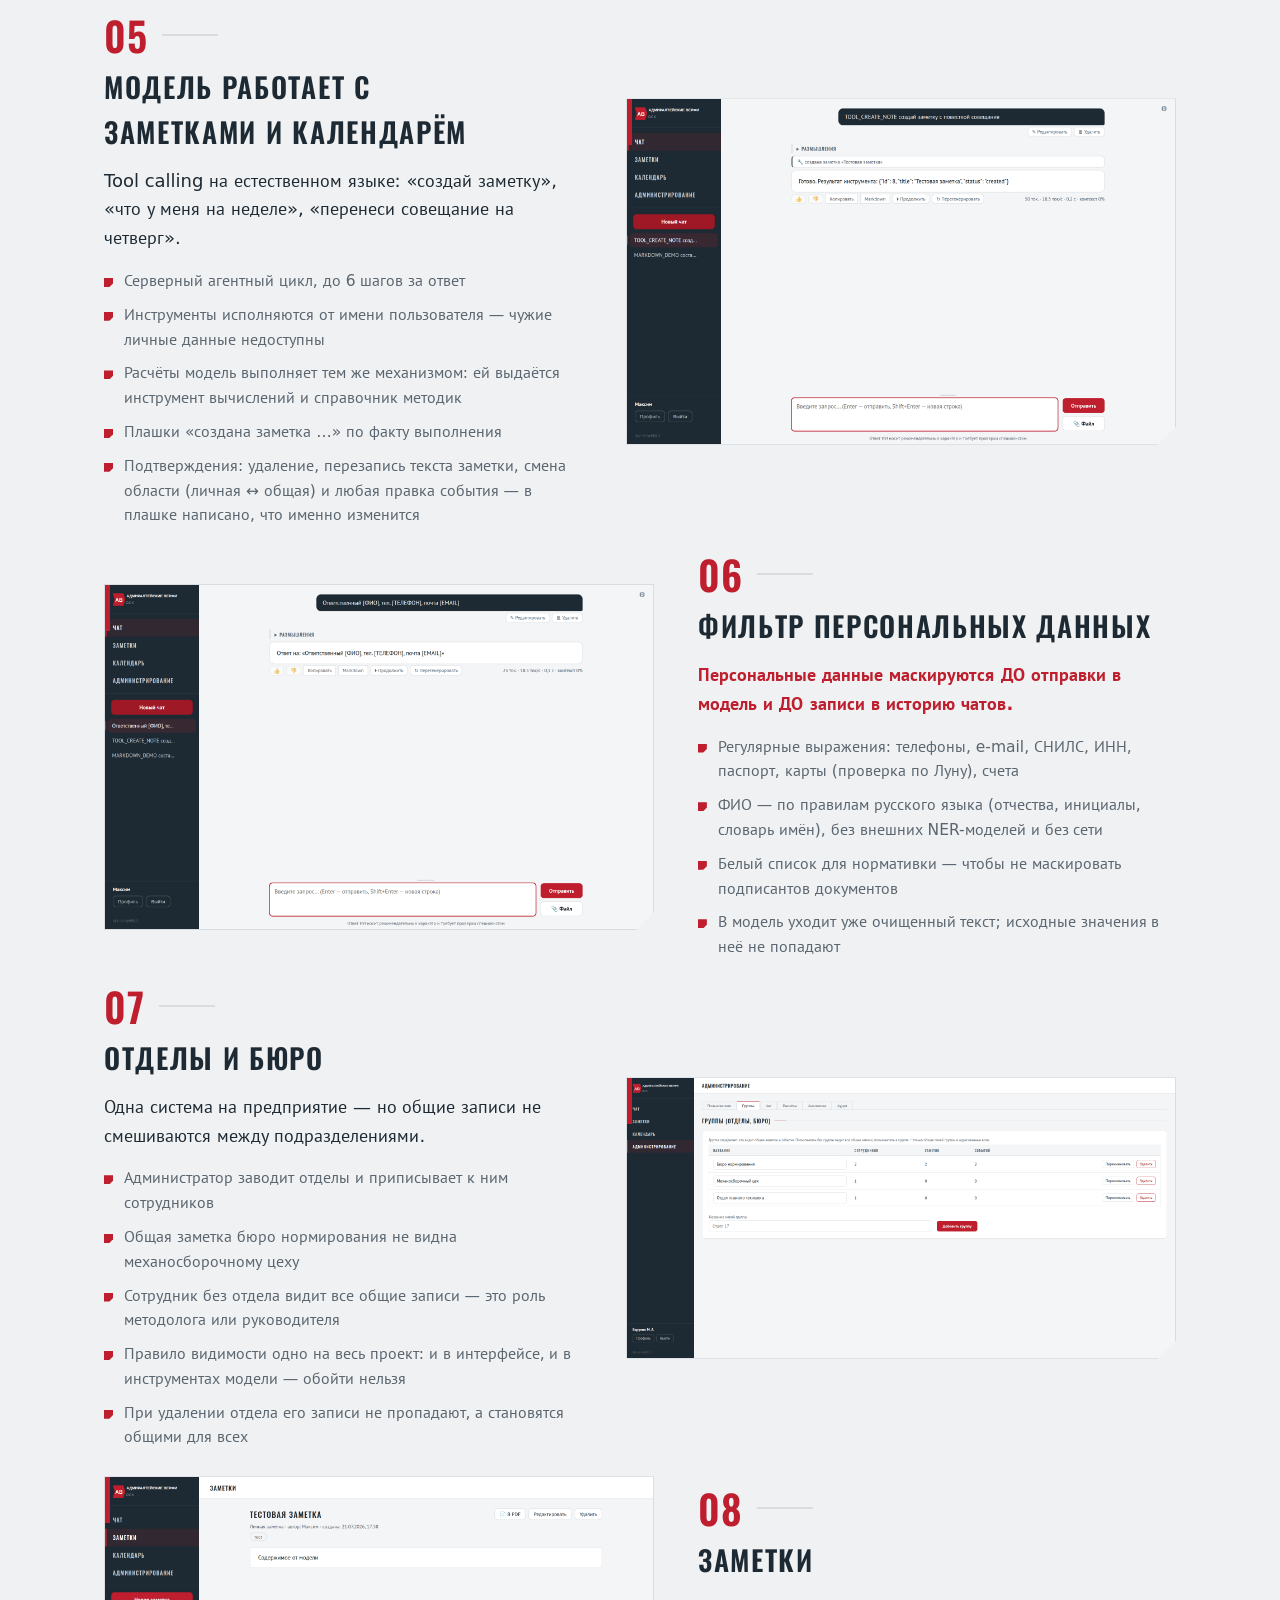
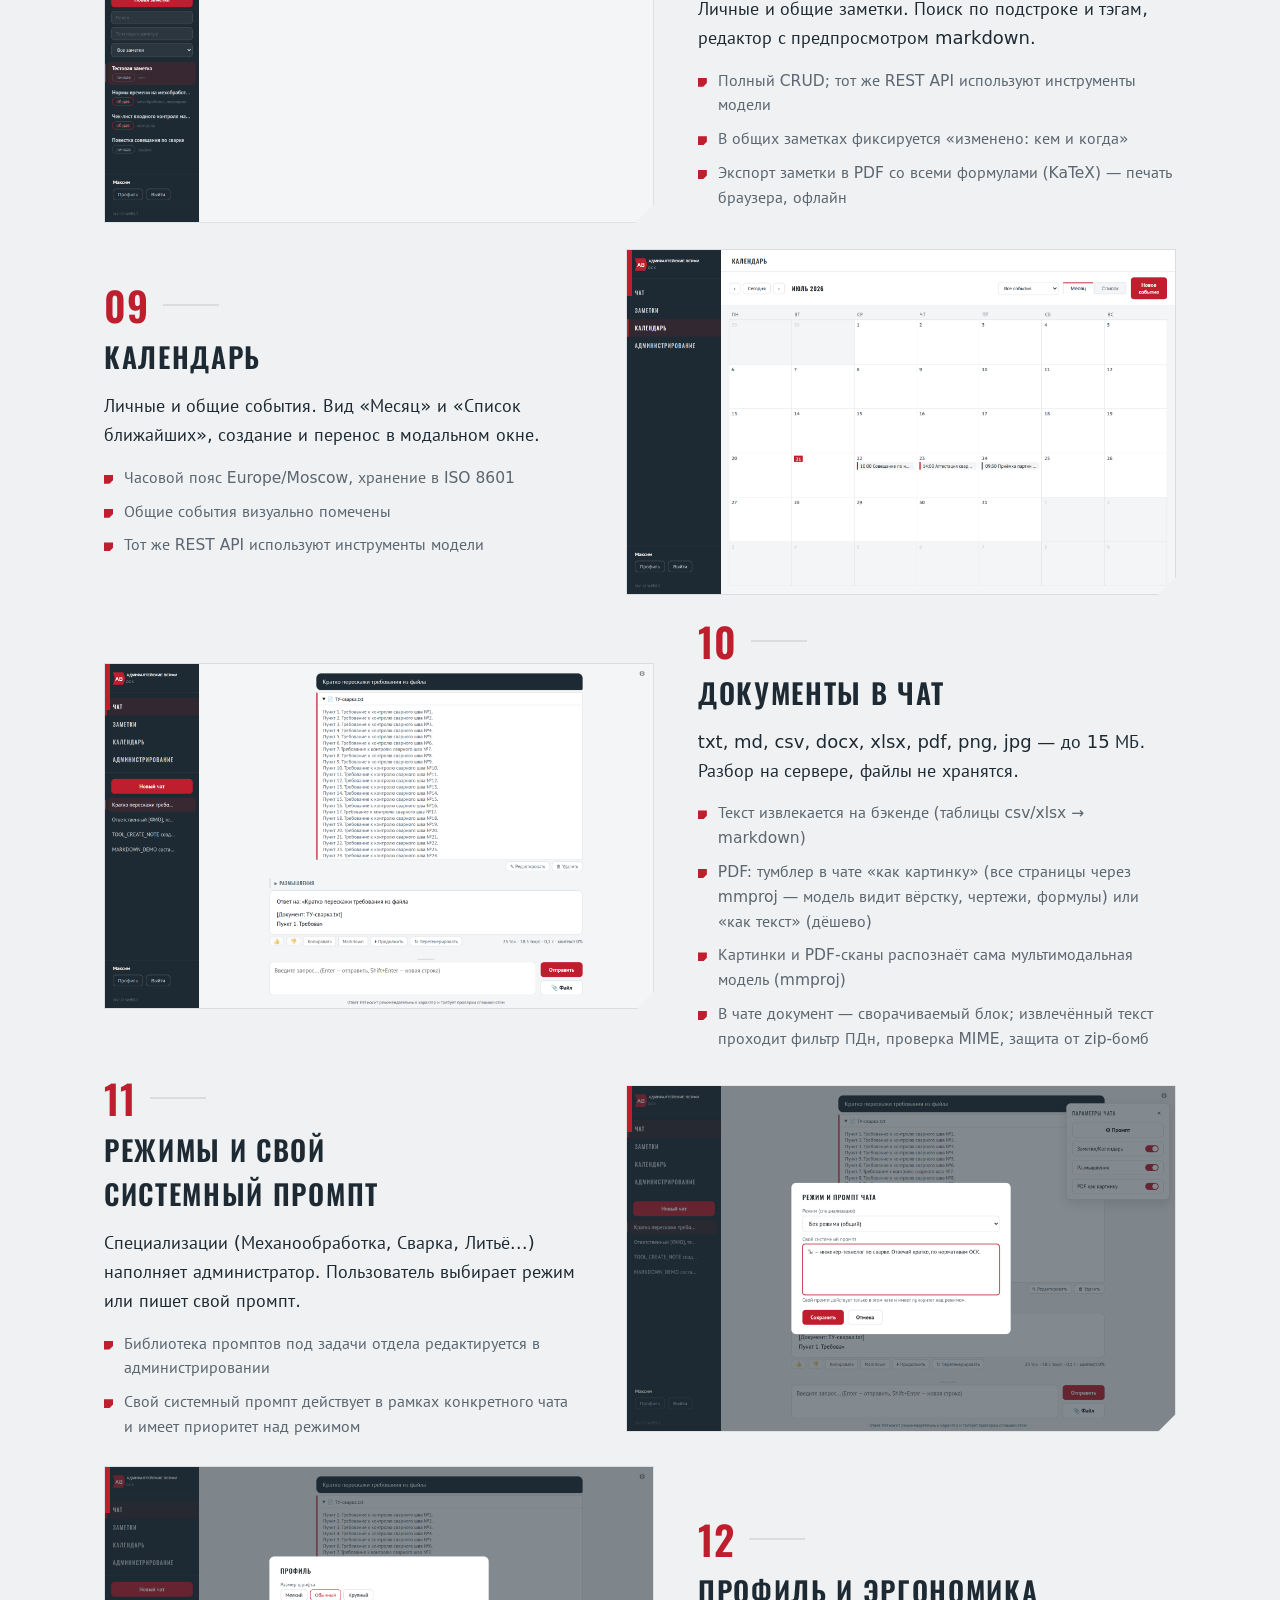
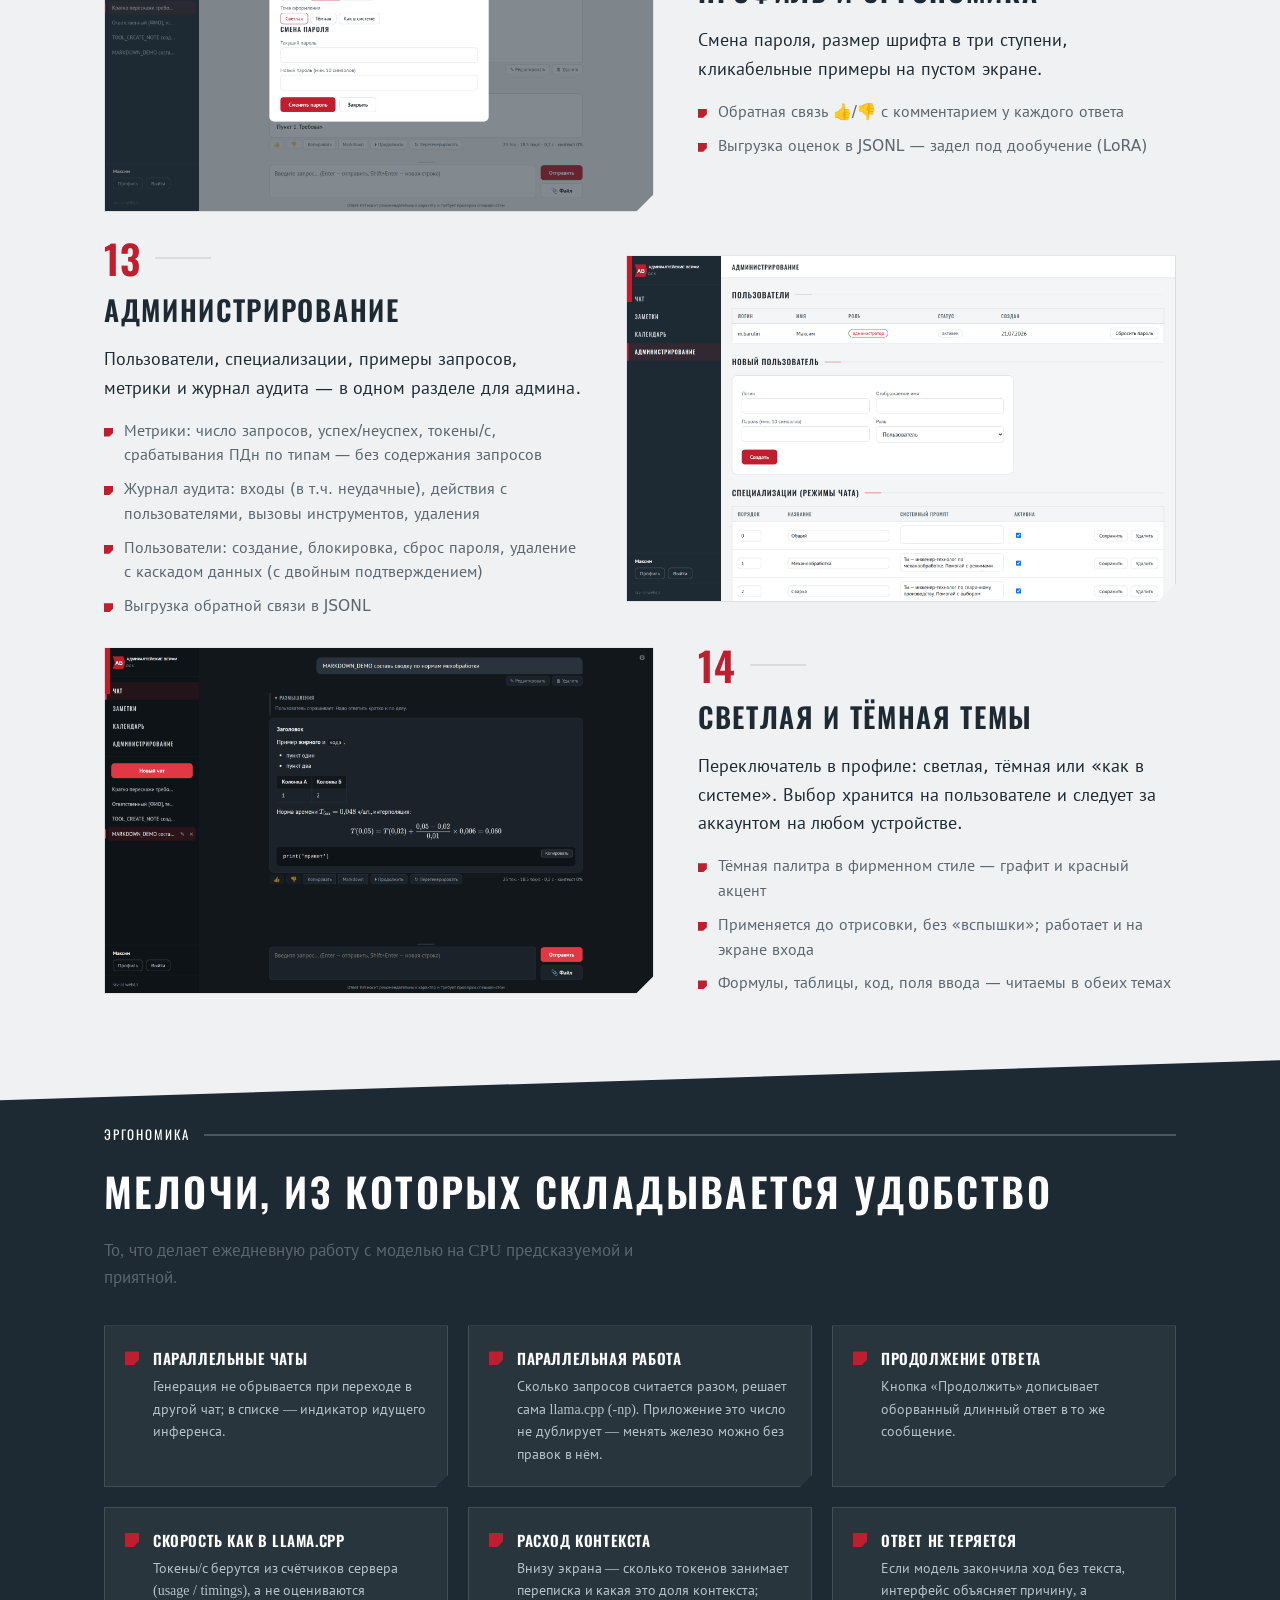
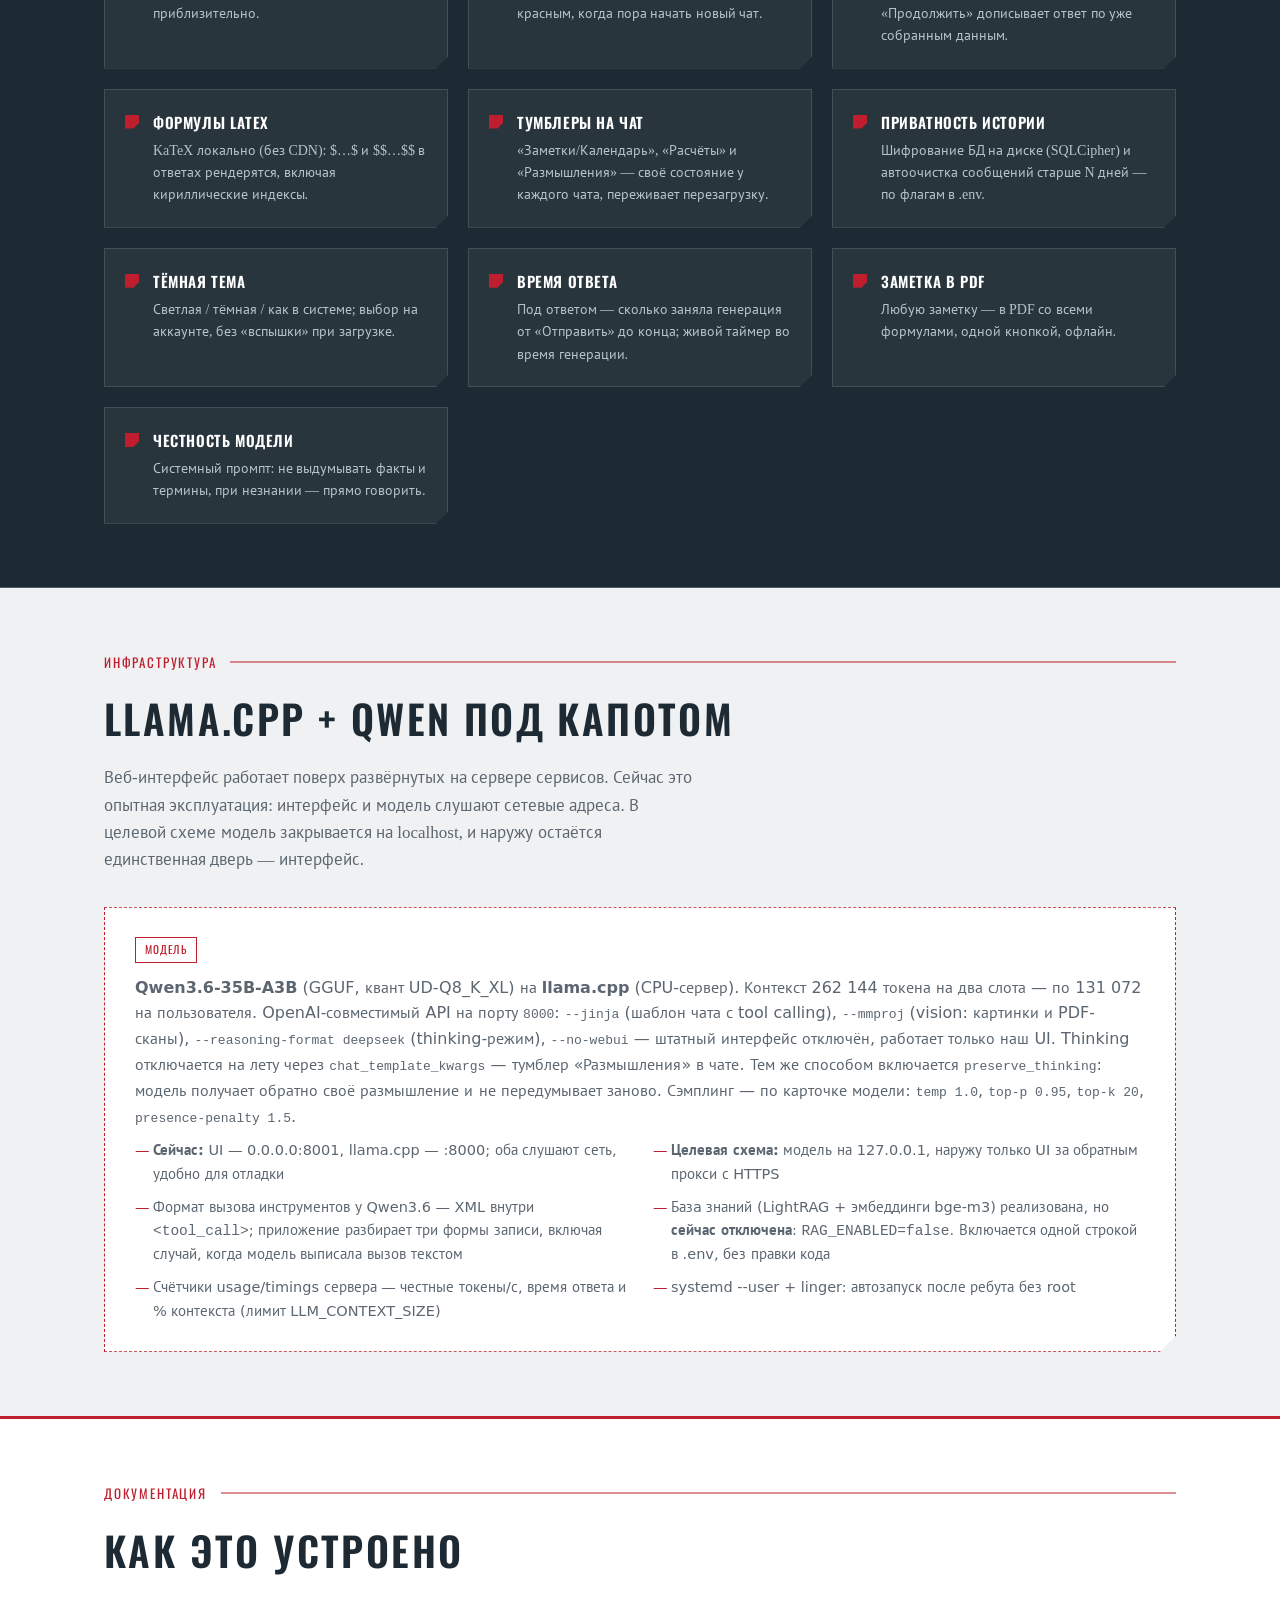
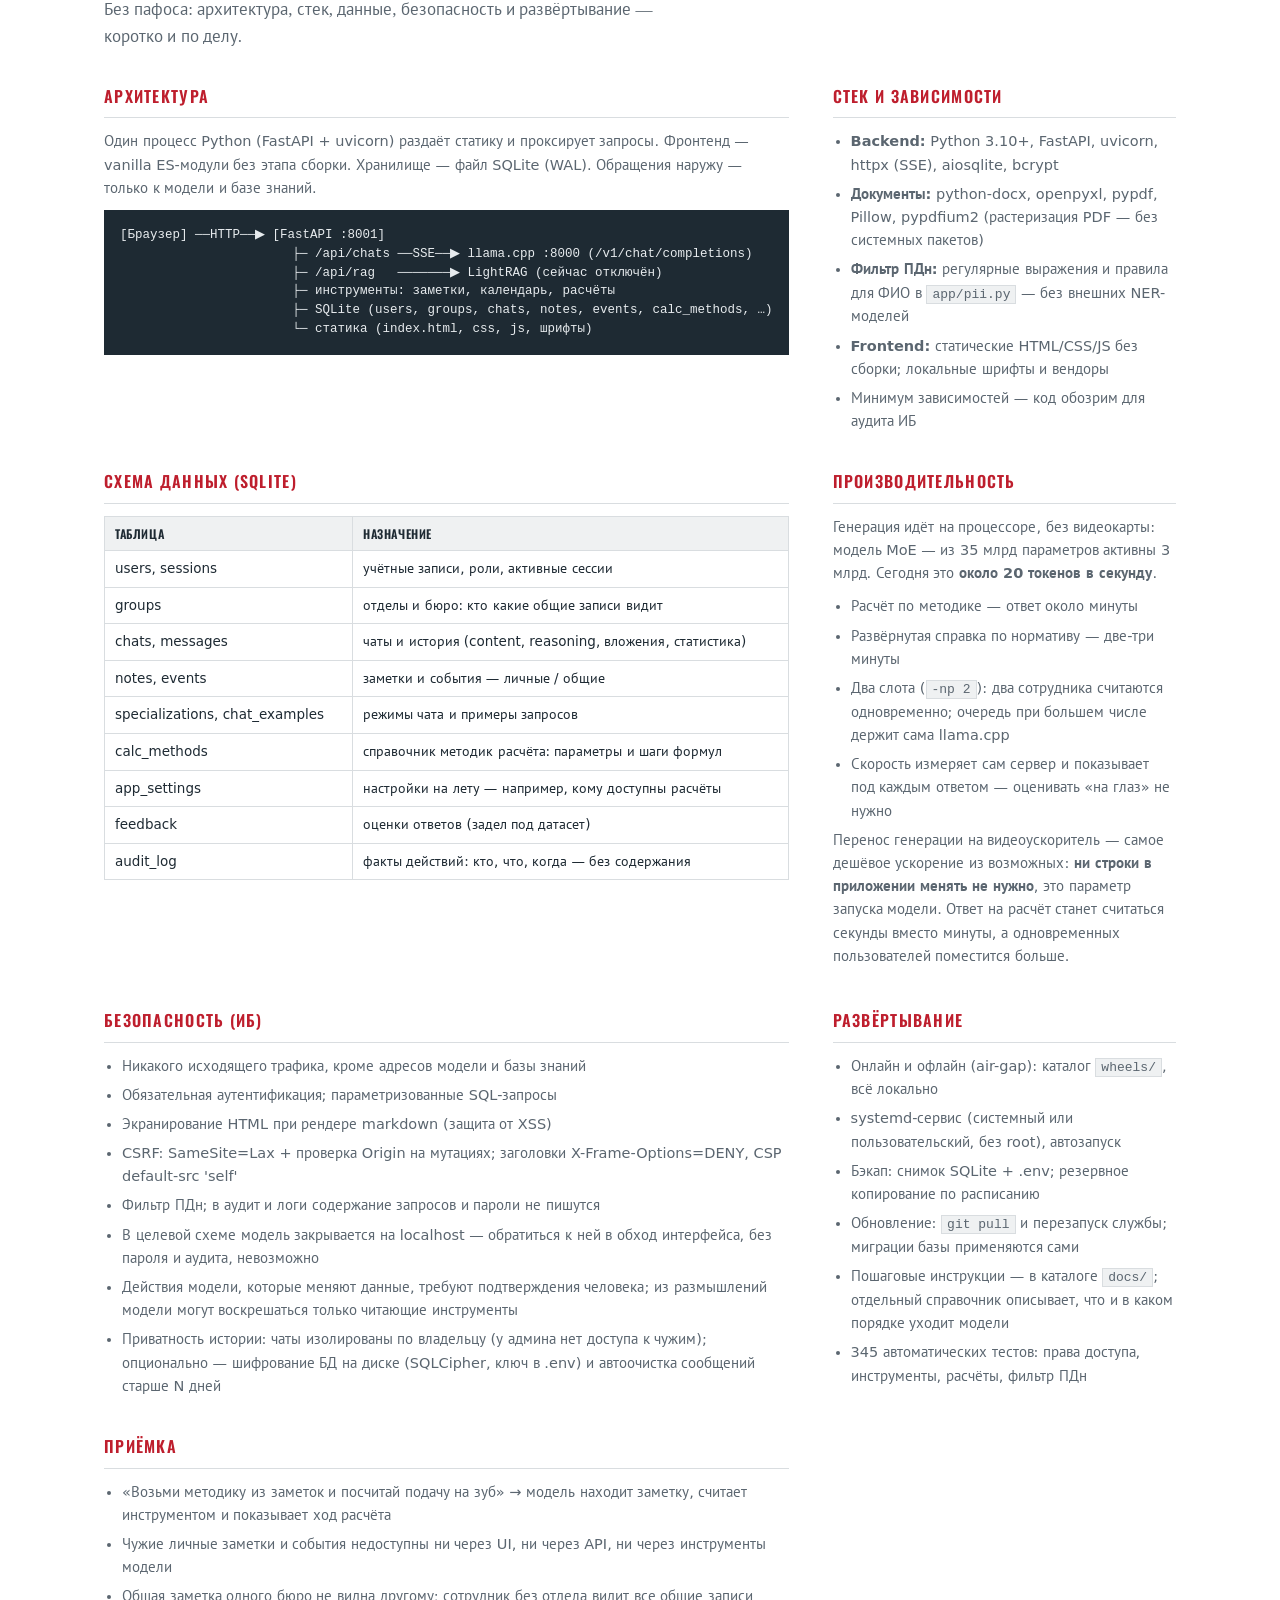
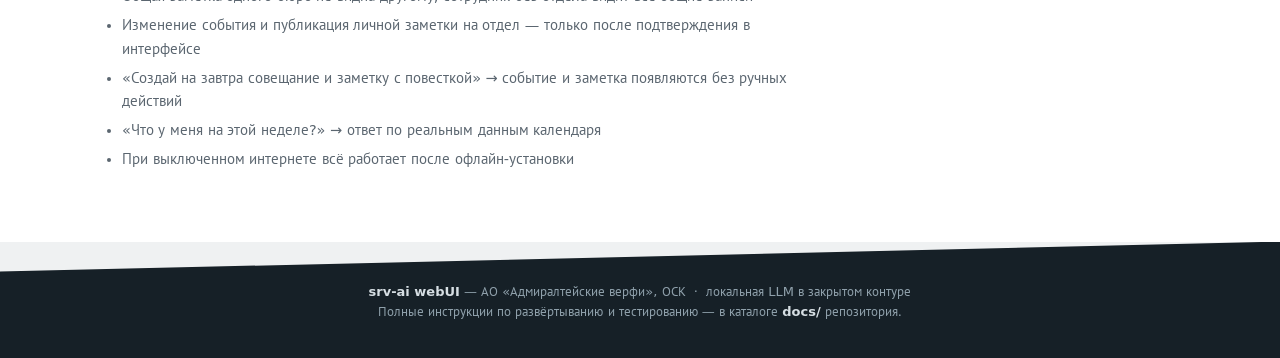
